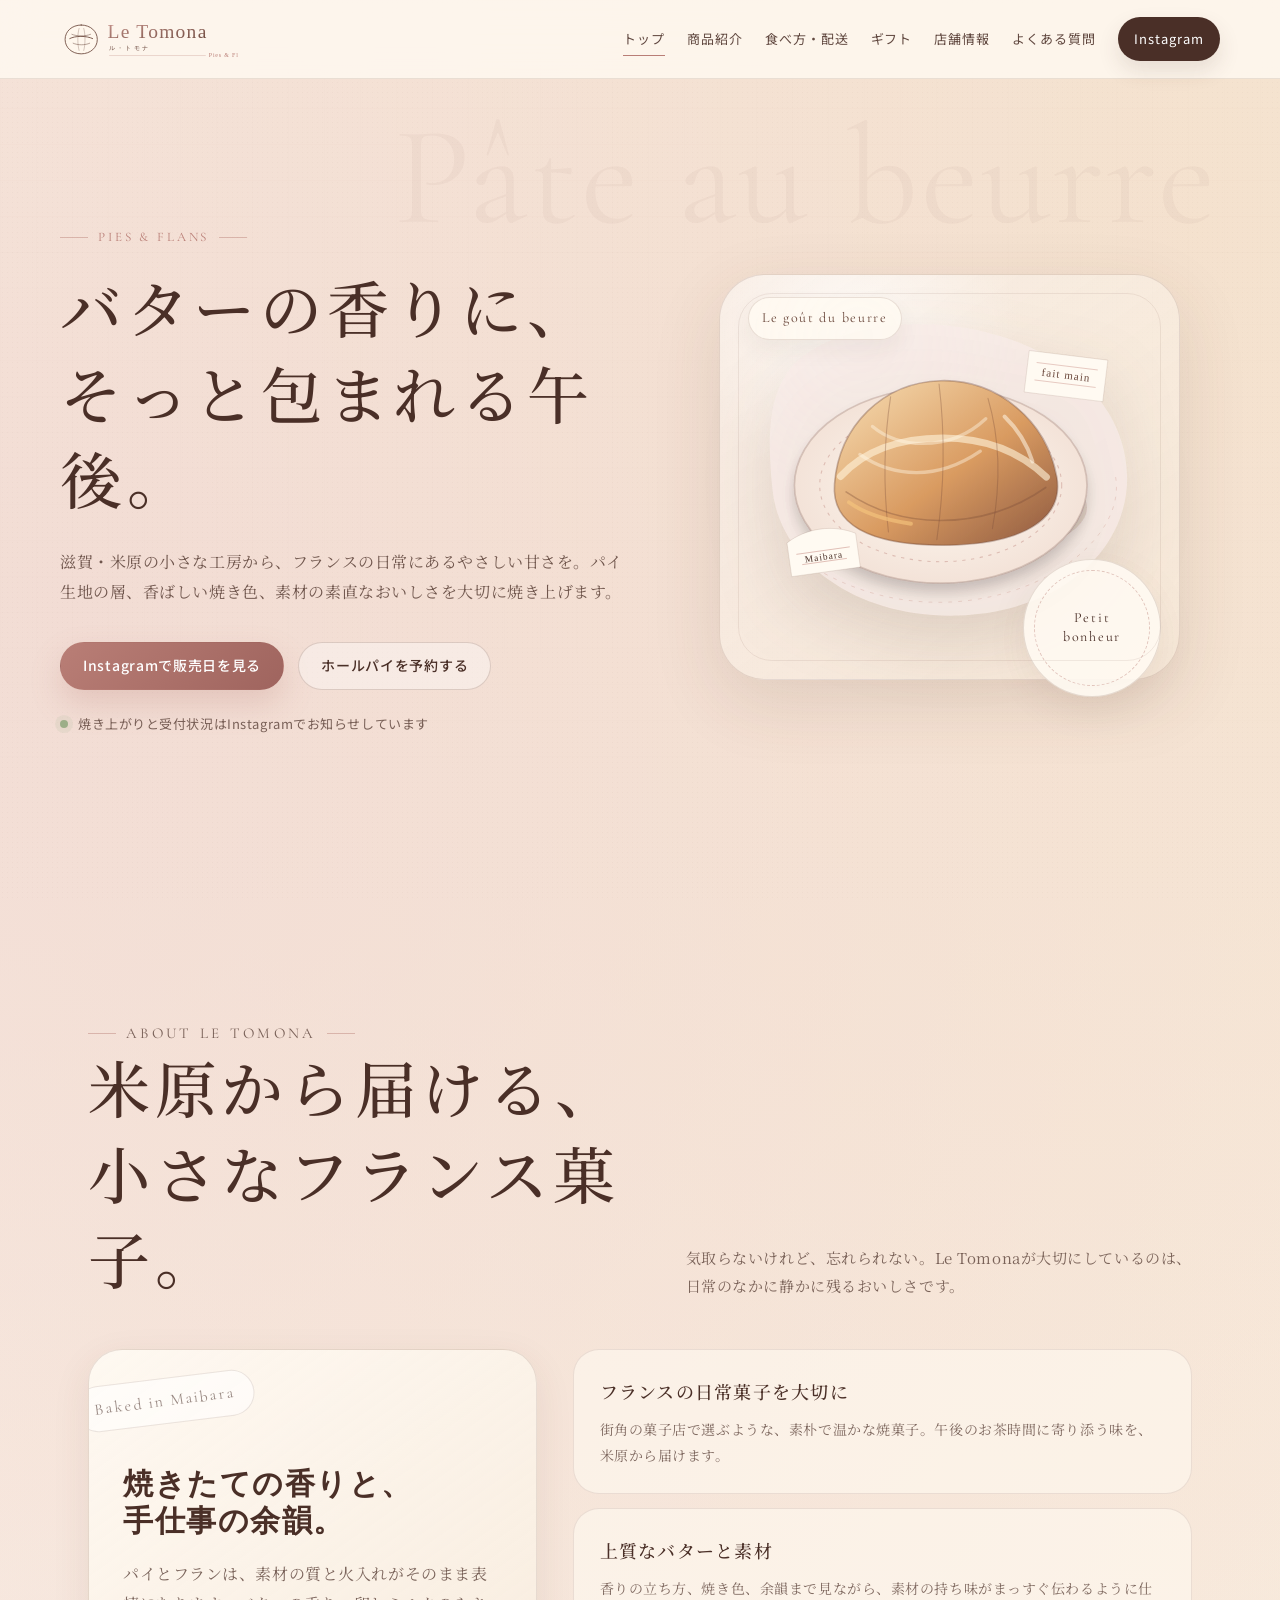
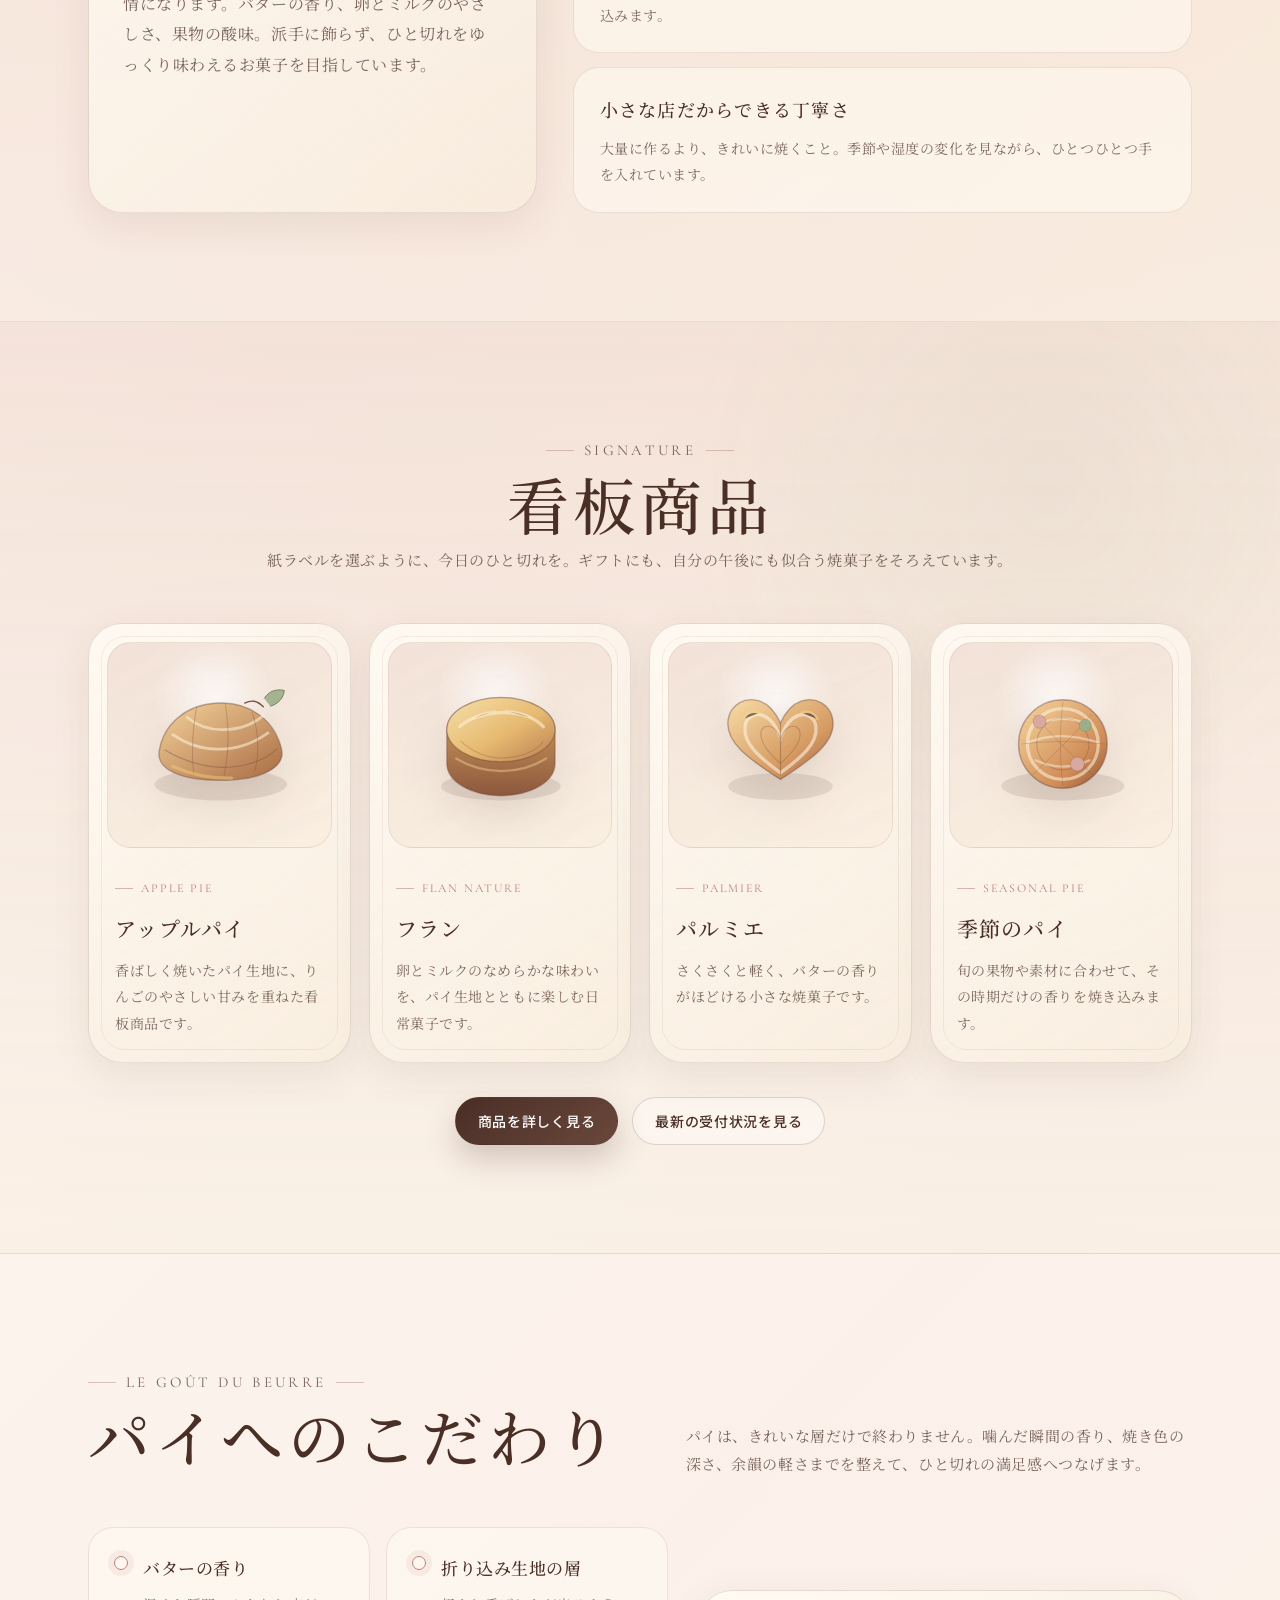
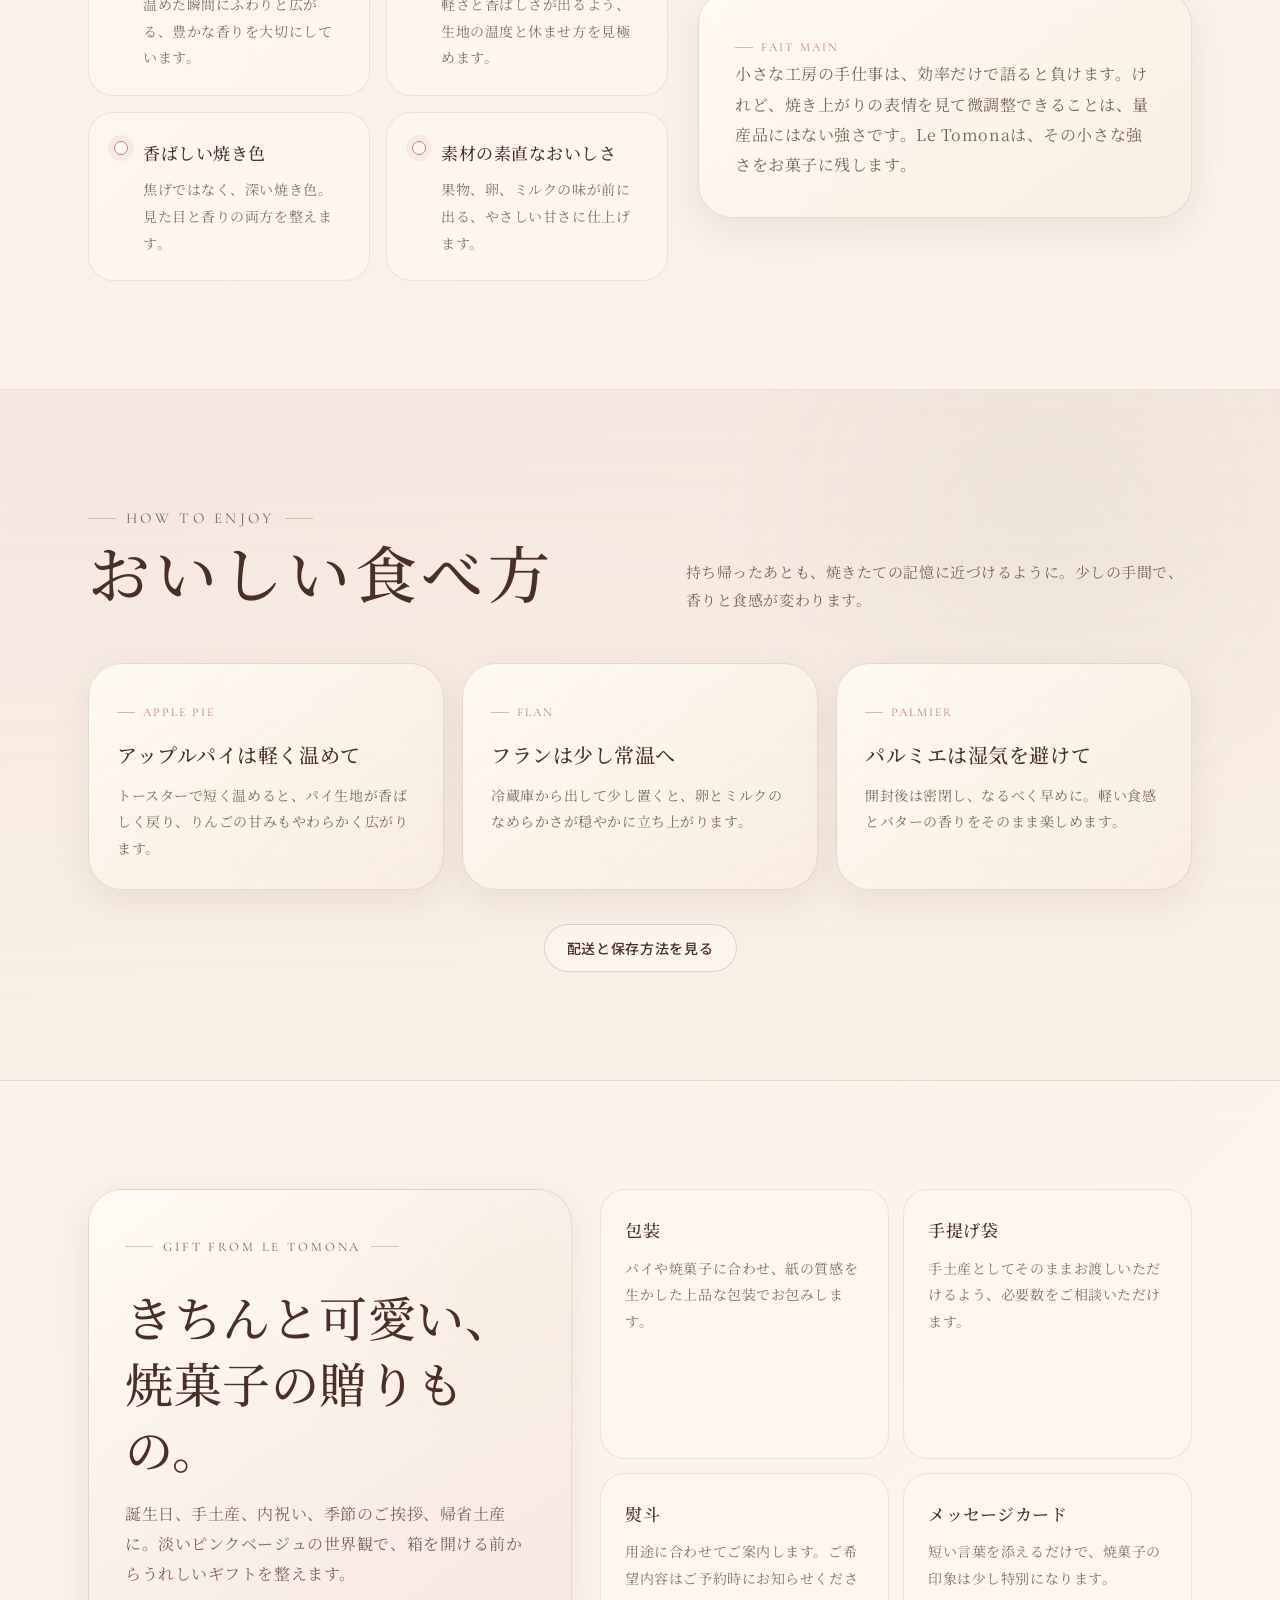
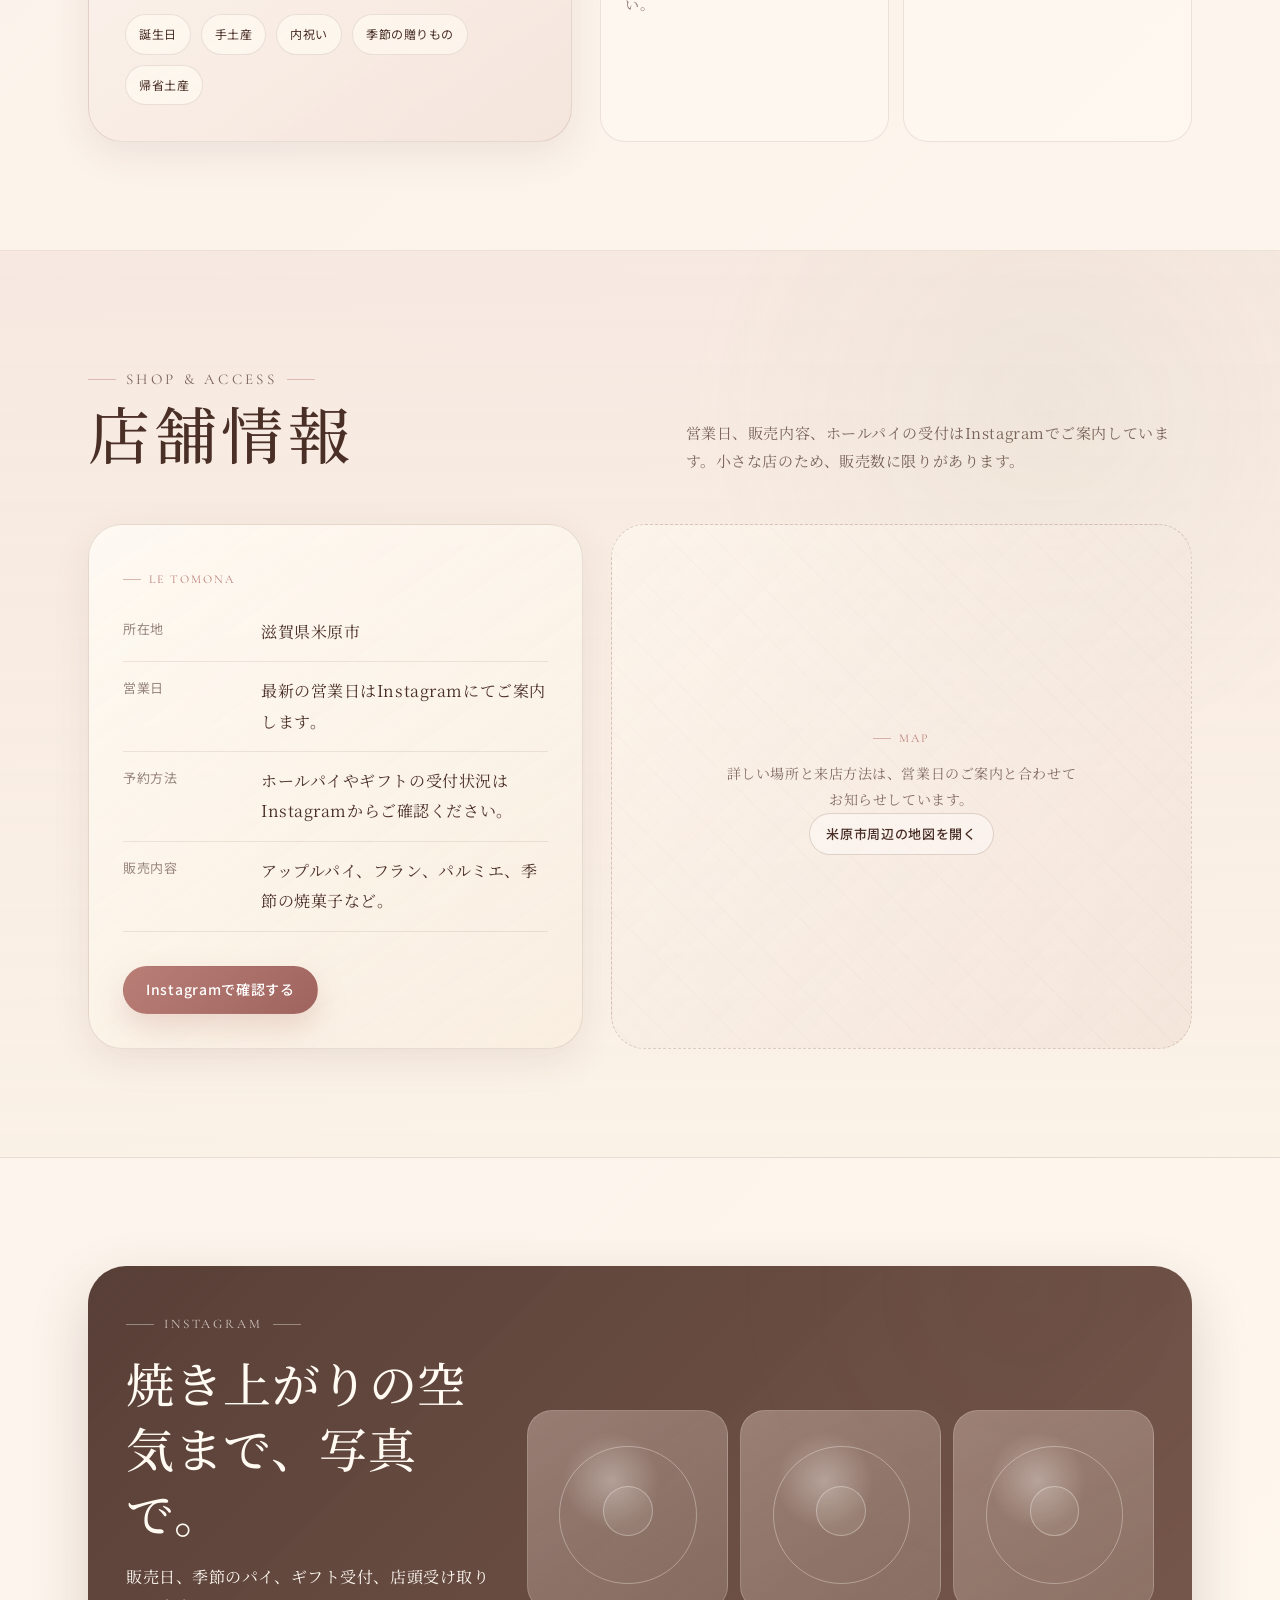
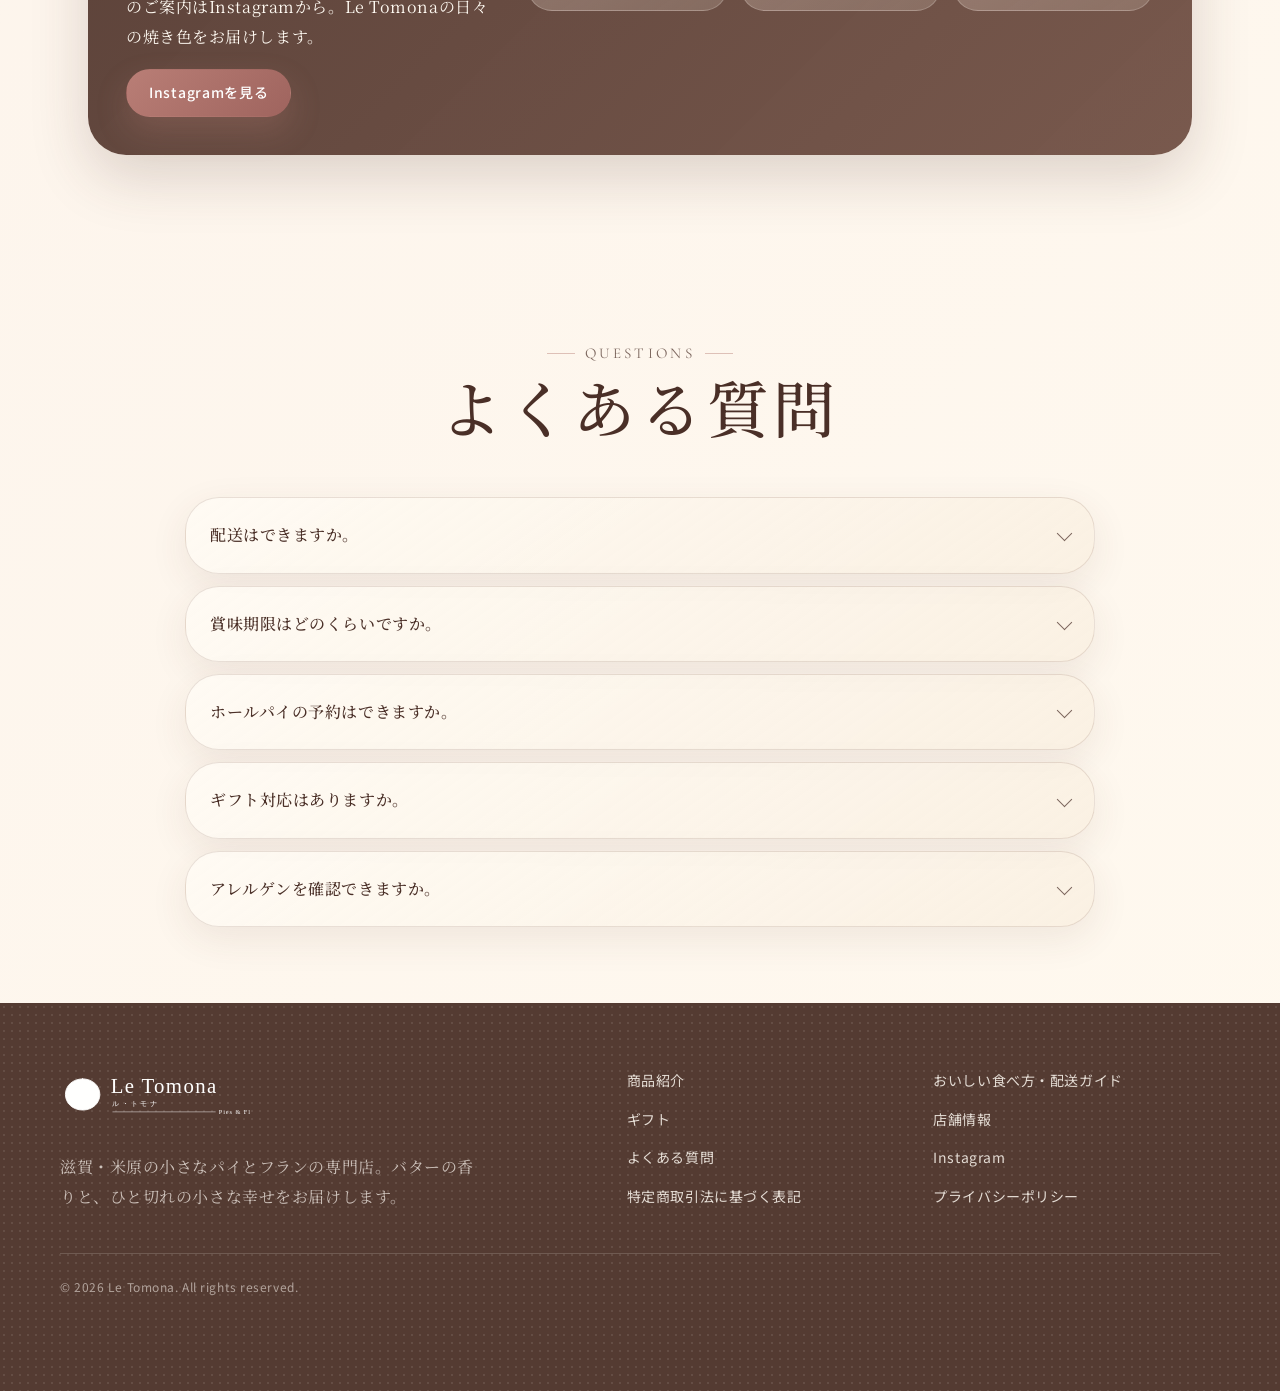
==== index.html @ 6932aa41 "Add files via upload" ====
<!doctype html>
<html lang="ja">
<head>
  <meta charset="utf-8">
  <meta name="viewport" content="width=device-width, initial-scale=1">
  <title>Le Tomona | 滋賀・米原のパイとフランの専門店</title>
  <meta name="description" content="Le Tomona（ル・トモナ）は、滋賀・米原の小さなパイとフランの専門店です。バターの香り、香ばしい焼き色、フランスの日常菓子を大切に、ひとつひとつ丁寧に焼き上げます。">
  <meta property="og:title" content="Le Tomona | 滋賀・米原のパイとフランの専門店">
  <meta property="og:description" content="バターの香りに、そっと包まれる午後。滋賀・米原から、やさしい甘さのパイとフランをお届けします。">
  <meta property="og:type" content="website">
  <meta property="og:image" content="assets/hero-pie.svg">
  <link rel="icon" href="assets/favicon.svg" type="image/svg+xml">
  <link rel="preconnect" href="https://fonts.googleapis.com">
  <link rel="preconnect" href="https://fonts.gstatic.com" crossorigin>
  <link href="https://fonts.googleapis.com/css2?family=Cormorant+Garamond:wght@400;500;600&family=Noto+Sans+JP:wght@400;500;600&family=Noto+Serif+JP:wght@400;500;600&display=swap" rel="stylesheet">
  <link rel="stylesheet" href="styles.css">
</head>
<body>
  <a class="skip-link" href="#main">本文へ移動する</a>
  <header class="site-header" data-header>
    <div class="header-inner">
      <a class="logo-link" href="index.html" aria-label="Le Tomona トップページへ">
        <img src="assets/logo.svg" width="178" height="50" alt="Le Tomona ル・トモナ">
      </a>
      <button class="nav-toggle" type="button" aria-label="メニューを開閉する" aria-expanded="false" aria-controls="site-nav" data-nav-toggle>
        <span class="nav-toggle-line"></span>
        <span class="nav-toggle-line"></span>
        <span class="nav-toggle-line"></span>
      </button>
      <nav class="site-nav" id="site-nav" aria-label="主要ナビゲーション" data-nav>
        <a href="index.html" aria-current="page">トップ</a>
        <a href="products.html">商品紹介</a>
        <a href="guide.html">食べ方・配送</a>
        <a href="index.html#gift">ギフト</a>
        <a href="index.html#shop">店舗情報</a>
        <a href="index.html#faq">よくある質問</a>
        <a class="nav-cta" href="https://www.instagram.com/le_tomona?igsh=bzFsZndmN2lub2E0" target="_blank" rel="noopener">Instagram</a>
      </nav>
    </div>
  </header>

  <main id="main">
    <section class="hero" aria-labelledby="hero-title">
      <div class="hero-copy reveal">
        <p class="eyebrow">Pies &amp; Flans</p>
        <h1 id="hero-title"><span>バターの香りに、</span><span>そっと包まれる午後。</span></h1>
        <p class="hero-lead">滋賀・米原の小さな工房から、フランスの日常にあるやさしい甘さを。パイ生地の層、香ばしい焼き色、素材の素直なおいしさを大切に焼き上げます。</p>
        <div class="hero-actions" aria-label="購入と予約への導線">
          <a class="btn btn-primary" href="https://www.instagram.com/le_tomona?igsh=bzFsZndmN2lub2E0" target="_blank" rel="noopener">Instagramで販売日を見る</a>
          <a class="btn btn-ghost" href="https://www.instagram.com/le_tomona?igsh=bzFsZndmN2lub2E0" target="_blank" rel="noopener">ホールパイを予約する</a>
        </div>
        <a class="instagram-note" href="https://www.instagram.com/le_tomona?igsh=bzFsZndmN2lub2E0" target="_blank" rel="noopener">焼き上がりと受付状況はInstagramでお知らせしています</a>
      </div>
      <div class="hero-visual reveal">
        <figure class="hero-card">
          <img src="assets/hero-pie.svg" width="740" height="640" alt="焼きたてのパイとラベルを描いた、Le Tomonaのメインビジュアル">
          <figcaption class="hero-ribbon">Petit<br>bonheur</figcaption>
        </figure>
      </div>
    </section>

    <section class="section" id="about" aria-labelledby="about-title">
      <div class="section-title reveal">
        <div>
          <p class="eyebrow">About Le Tomona</p>
          <h2 id="about-title">米原から届ける、<br>小さなフランス菓子。</h2>
        </div>
        <p>気取らないけれど、忘れられない。Le Tomonaが大切にしているのは、日常のなかに静かに残るおいしさです。</p>
      </div>
      <div class="about-grid">
        <article class="story-card reveal">
          <h3 class="story-card-title">焼きたての香りと、<br>手仕事の余韻。</h3>
          <p>パイとフランは、素材の質と火入れがそのまま表情になります。バターの香り、卵とミルクのやさしさ、果物の酸味。派手に飾らず、ひと切れをゆっくり味わえるお菓子を目指しています。</p>
        </article>
        <div class="story-lines reveal">
          <article class="story-line">
            <h3>フランスの日常菓子を大切に</h3>
            <p>街角の菓子店で選ぶような、素朴で温かな焼菓子。午後のお茶時間に寄り添う味を、米原から届けます。</p>
          </article>
          <article class="story-line">
            <h3>上質なバターと素材</h3>
            <p>香りの立ち方、焼き色、余韻まで見ながら、素材の持ち味がまっすぐ伝わるように仕込みます。</p>
          </article>
          <article class="story-line">
            <h3>小さな店だからできる丁寧さ</h3>
            <p>大量に作るより、きれいに焼くこと。季節や湿度の変化を見ながら、ひとつひとつ手を入れています。</p>
          </article>
        </div>
      </div>
    </section>

    <section class="section section-muted" aria-labelledby="signature-title">
      <div class="section-inner">
        <div class="section-title center reveal">
          <p class="eyebrow">Signature</p>
          <h2 id="signature-title">看板商品</h2>
          <p>紙ラベルを選ぶように、今日のひと切れを。ギフトにも、自分の午後にも似合う焼菓子をそろえています。</p>
        </div>
        <div class="product-grid">
          <article class="product-card reveal">
            <div class="product-image"><img src="assets/product-apple-pie.svg" width="420" height="320" alt="Le Tomonaのアップルパイのイラスト" loading="lazy"></div>
            <div class="product-body">
              <span class="label">Apple Pie</span>
              <h3>アップルパイ</h3>
              <p>香ばしく焼いたパイ生地に、りんごのやさしい甘みを重ねた看板商品です。</p>
            </div>
          </article>
          <article class="product-card reveal">
            <div class="product-image"><img src="assets/product-flan.svg" width="420" height="320" alt="フラン・ナチュールのイラスト" loading="lazy"></div>
            <div class="product-body">
              <span class="label">Flan Nature</span>
              <h3>フラン</h3>
              <p>卵とミルクのなめらかな味わいを、パイ生地とともに楽しむ日常菓子です。</p>
            </div>
          </article>
          <article class="product-card reveal">
            <div class="product-image"><img src="assets/product-palmier.svg" width="420" height="320" alt="パルミエのイラスト" loading="lazy"></div>
            <div class="product-body">
              <span class="label">Palmier</span>
              <h3>パルミエ</h3>
              <p>さくさくと軽く、バターの香りがほどける小さな焼菓子です。</p>
            </div>
          </article>
          <article class="product-card reveal">
            <div class="product-image"><img src="assets/product-seasonal.svg" width="420" height="320" alt="季節のパイのイラスト" loading="lazy"></div>
            <div class="product-body">
              <span class="label">Seasonal Pie</span>
              <h3>季節のパイ</h3>
              <p>旬の果物や素材に合わせて、その時期だけの香りを焼き込みます。</p>
            </div>
          </article>
        </div>
        <div class="action-row" style="justify-content:center">
          <a class="btn btn-choco" href="products.html">商品を詳しく見る</a>
          <a class="btn btn-ghost" href="https://www.instagram.com/le_tomona?igsh=bzFsZndmN2lub2E0" target="_blank" rel="noopener">最新の受付状況を見る</a>
        </div>
      </div>
    </section>

    <section class="section" aria-labelledby="craft-title">
      <div class="section-title reveal">
        <div>
          <p class="eyebrow">Le goût du beurre</p>
          <h2 id="craft-title">パイへのこだわり</h2>
        </div>
        <p>パイは、きれいな層だけで終わりません。噛んだ瞬間の香り、焼き色の深さ、余韻の軽さまでを整えて、ひと切れの満足感へつなげます。</p>
      </div>
      <div class="craft-grid">
        <div class="craft-list reveal">
          <article class="craft-item"><h3>バターの香り</h3><p>温めた瞬間にふわりと広がる、豊かな香りを大切にしています。</p></article>
          <article class="craft-item"><h3>折り込み生地の層</h3><p>軽さと香ばしさが出るよう、生地の温度と休ませ方を見極めます。</p></article>
          <article class="craft-item"><h3>香ばしい焼き色</h3><p>焦げではなく、深い焼き色。見た目と香りの両方を整えます。</p></article>
          <article class="craft-item"><h3>素材の素直なおいしさ</h3><p>果物、卵、ミルクの味が前に出る、やさしい甘さに仕上げます。</p></article>
        </div>
        <aside class="paper-card craft-note reveal">
          <span class="label">Fait main</span>
          <p>小さな工房の手仕事は、効率だけで語ると負けます。けれど、焼き上がりの表情を見て微調整できることは、量産品にはない強さです。Le Tomonaは、その小さな強さをお菓子に残します。</p>
        </aside>
      </div>
    </section>

    <section class="section section-muted" aria-labelledby="guide-title">
      <div class="section-inner">
        <div class="section-title reveal">
          <div>
            <p class="eyebrow">How to enjoy</p>
            <h2 id="guide-title">おいしい食べ方</h2>
          </div>
          <p>持ち帰ったあとも、焼きたての記憶に近づけるように。少しの手間で、香りと食感が変わります。</p>
        </div>
        <div class="guide-grid">
          <article class="guide-card reveal">
            <span class="label">Apple Pie</span>
            <h3>アップルパイは軽く温めて</h3>
            <p>トースターで短く温めると、パイ生地が香ばしく戻り、りんごの甘みもやわらかく広がります。</p>
          </article>
          <article class="guide-card reveal">
            <span class="label">Flan</span>
            <h3>フランは少し常温へ</h3>
            <p>冷蔵庫から出して少し置くと、卵とミルクのなめらかさが穏やかに立ち上がります。</p>
          </article>
          <article class="guide-card reveal">
            <span class="label">Palmier</span>
            <h3>パルミエは湿気を避けて</h3>
            <p>開封後は密閉し、なるべく早めに。軽い食感とバターの香りをそのまま楽しめます。</p>
          </article>
        </div>
        <div class="action-row" style="justify-content:center">
          <a class="btn btn-ghost" href="guide.html">配送と保存方法を見る</a>
        </div>
      </div>
    </section>

    <section class="section" id="gift" aria-labelledby="gift-title">
      <div class="gift-layout">
        <div class="gift-panel reveal">
          <p class="eyebrow">Gift from Le Tomona</p>
          <h2 id="gift-title">きちんと可愛い、<br>焼菓子の贈りもの。</h2>
          <p>誕生日、手土産、内祝い、季節のご挨拶、帰省土産に。淡いピンクベージュの世界観で、箱を開ける前からうれしいギフトを整えます。</p>
          <ul class="gift-tags" aria-label="ギフト利用シーン">
            <li>誕生日</li><li>手土産</li><li>内祝い</li><li>季節の贈りもの</li><li>帰省土産</li>
          </ul>
        </div>
        <div class="gift-options reveal">
          <article class="gift-option"><h3>包装</h3><p>パイや焼菓子に合わせ、紙の質感を生かした上品な包装でお包みします。</p></article>
          <article class="gift-option"><h3>手提げ袋</h3><p>手土産としてそのままお渡しいただけるよう、必要数をご相談いただけます。</p></article>
          <article class="gift-option"><h3>熨斗</h3><p>用途に合わせてご案内します。ご希望内容はご予約時にお知らせください。</p></article>
          <article class="gift-option"><h3>メッセージカード</h3><p>短い言葉を添えるだけで、焼菓子の印象は少し特別になります。</p></article>
        </div>
      </div>
    </section>

    <section class="section section-muted" id="shop" aria-labelledby="shop-title">
      <div class="section-inner">
        <div class="section-title reveal">
          <div>
            <p class="eyebrow">Shop &amp; Access</p>
            <h2 id="shop-title">店舗情報</h2>
          </div>
          <p>営業日、販売内容、ホールパイの受付はInstagramでご案内しています。小さな店のため、販売数に限りがあります。</p>
        </div>
        <div class="access-grid">
          <article class="access-card reveal">
            <span class="label">Le Tomona</span>
            <dl class="shop-data">
              <div><dt>所在地</dt><dd>滋賀県米原市</dd></div>
              <div><dt>営業日</dt><dd>最新の営業日はInstagramにてご案内します。</dd></div>
              <div><dt>予約方法</dt><dd>ホールパイやギフトの受付状況はInstagramからご確認ください。</dd></div>
              <div><dt>販売内容</dt><dd>アップルパイ、フラン、パルミエ、季節の焼菓子など。</dd></div>
            </dl>
            <div class="action-row">
              <a class="btn btn-primary" href="https://www.instagram.com/le_tomona?igsh=bzFsZndmN2lub2E0" target="_blank" rel="noopener">Instagramで確認する</a>
            </div>
          </article>
          <aside class="map-frame reveal" aria-label="Googleマップへの導線">
            <div>
              <span class="label">Map</span>
              <p>詳しい場所と来店方法は、営業日のご案内と合わせてお知らせしています。</p>
              <a class="btn btn-ghost btn-small" href="https://www.google.com/maps/search/?api=1&query=%E6%BB%8B%E8%B3%80%E7%9C%8C%E7%B1%B3%E5%8E%9F%E5%B8%82" target="_blank" rel="noopener">米原市周辺の地図を開く</a>
            </div>
          </aside>
        </div>
      </div>
    </section>

    <section class="section" aria-labelledby="instagram-title">
      <div class="instagram-strip reveal">
        <div>
          <p class="eyebrow">Instagram</p>
          <h2 id="instagram-title">焼き上がりの空気まで、写真で。</h2>
          <p>販売日、季節のパイ、ギフト受付、店頭受け取りのご案内はInstagramから。Le Tomonaの日々の焼き色をお届けします。</p>
          <a class="btn btn-primary" href="https://www.instagram.com/le_tomona?igsh=bzFsZndmN2lub2E0" target="_blank" rel="noopener">Instagramを見る</a>
        </div>
        <div class="insta-cards" aria-hidden="true"><span class="insta-card"></span><span class="insta-card"></span><span class="insta-card"></span></div>
      </div>
    </section>

    <section class="section section-tight" id="faq" aria-labelledby="faq-title">
      <div class="section-title center reveal">
        <p class="eyebrow">Questions</p>
        <h2 id="faq-title">よくある質問</h2>
      </div>
      <div class="faq-list reveal">
        <details class="faq-item"><summary>配送はできますか。</summary><p>商品によって配送可否が異なります。パイ、フラン、焼菓子それぞれの受付内容は、販売日にInstagramでお知らせします。</p></details>
        <details class="faq-item"><summary>賞味期限はどのくらいですか。</summary><p>商品ごとに異なります。お渡し時または発送時に、保存方法とあわせてご案内します。風味のよいうちに早めにお召し上がりください。</p></details>
        <details class="faq-item"><summary>ホールパイの予約はできますか。</summary><p>受付可能な日程と数量をInstagramでご案内します。ギフトやお祝い用の場合は、用途と受け取り希望日を添えてご相談ください。</p></details>
        <details class="faq-item"><summary>ギフト対応はありますか。</summary><p>包装、手提げ袋、熨斗、メッセージカードについてご相談いただけます。商品や時期により対応内容が変わる場合があります。</p></details>
        <details class="faq-item"><summary>アレルゲンを確認できますか。</summary><p>小麦、乳成分、卵を含む商品を扱います。ナッツや果物を使用する季節商品もありますので、詳しくはご購入前にお問い合わせください。</p></details>
      </div>
    </section>
  </main>

  <footer class="site-footer">
    <div class="footer-inner">
      <div>
        <img class="footer-logo" src="assets/logo.svg" width="190" height="54" alt="Le Tomona ル・トモナ">
        <p class="footer-copy">滋賀・米原の小さなパイとフランの専門店。バターの香りと、ひと切れの小さな幸せをお届けします。</p>
      </div>
      <nav class="footer-nav" aria-label="フッターナビゲーション">
        <a href="products.html">商品紹介</a>
        <a href="guide.html">おいしい食べ方・配送ガイド</a>
        <a href="index.html#gift">ギフト</a>
        <a href="index.html#shop">店舗情報</a>
        <a href="index.html#faq">よくある質問</a>
        <a href="https://www.instagram.com/le_tomona?igsh=bzFsZndmN2lub2E0" target="_blank" rel="noopener">Instagram</a>
        <a href="legal.html">特定商取引法に基づく表記</a>
        <a href="privacy.html">プライバシーポリシー</a>
      </nav>
    </div>
    <div class="footer-bottom">© <span data-year></span> Le Tomona. All rights reserved.</div>
  </footer>

  <div class="mobile-cta" aria-label="固定CTA">
    <a href="https://www.instagram.com/le_tomona?igsh=bzFsZndmN2lub2E0" target="_blank" rel="noopener">購入する</a>
    <a href="https://www.instagram.com/le_tomona?igsh=bzFsZndmN2lub2E0" target="_blank" rel="noopener">予約する</a>
    <a href="https://www.instagram.com/le_tomona?igsh=bzFsZndmN2lub2E0" target="_blank" rel="noopener">Instagram</a>
  </div>
  <script src="script.js" defer></script>
</body>
</html>
---- styles.css ----
@charset "UTF-8";

:root {
  --ivory: #fffaf2;
  --cream: #f8eddd;
  --butter: #f3dfbd;
  --pink-beige: #ead1c8;
  --rose-50: #f8ece8;
  --rose-100: #efd5d0;
  --rose-200: #d9a8a1;
  --rose-300: #b97e76;
  --choco: #4a2f27;
  --choco-2: #6a473b;
  --gold: #c9a35e;
  --pistachio: #9cae88;
  --line: rgba(118, 80, 67, .20);
  --line-strong: rgba(118, 80, 67, .34);
  --paper: rgba(255, 251, 244, .84);
  --shadow: 0 22px 70px rgba(86, 54, 42, .12);
  --soft-shadow: 0 12px 38px rgba(86, 54, 42, .09);
  --radius-lg: 34px;
  --radius-md: 24px;
  --radius-sm: 15px;
  --max: 1160px;
  --serif: "Cormorant Garamond", "Times New Roman", "Yu Mincho", "YuMincho", "Hiragino Mincho ProN", serif;
  --jp: "Noto Serif JP", "Yu Mincho", "YuMincho", "Hiragino Mincho ProN", serif;
  --sans: "Noto Sans JP", "Hiragino Sans", "Yu Gothic", system-ui, sans-serif;
}

* {
  box-sizing: border-box;
}

html {
  scroll-behavior: smooth;
}

body {
  margin: 0;
  color: var(--choco);
  background:
    radial-gradient(circle at 6% 8%, rgba(239, 213, 208, .72) 0, rgba(239, 213, 208, 0) 28%),
    radial-gradient(circle at 94% 3%, rgba(243, 223, 189, .68) 0, rgba(243, 223, 189, 0) 32%),
    linear-gradient(135deg, var(--ivory) 0%, #fbf1ea 42%, #fff9ef 100%);
  font-family: var(--jp);
  line-height: 1.9;
  letter-spacing: .035em;
  -webkit-font-smoothing: antialiased;
  text-rendering: optimizeLegibility;
  overflow-x: hidden;
}

body::before {
  content: "";
  position: fixed;
  inset: 0;
  pointer-events: none;
  z-index: -1;
  opacity: .36;
  background-image:
    linear-gradient(rgba(114, 76, 61, .035) 1px, transparent 1px),
    linear-gradient(90deg, rgba(114, 76, 61, .026) 1px, transparent 1px);
  background-size: 36px 36px, 36px 36px;
  mask-image: linear-gradient(to bottom, rgba(0,0,0,.78), rgba(0,0,0,.2));
}

body::after {
  content: "";
  position: fixed;
  inset: 0;
  z-index: -1;
  pointer-events: none;
  opacity: .25;
  background-image:
    radial-gradient(rgba(74,47,39,.12) .65px, transparent .65px);
  background-size: 5px 5px;
  mix-blend-mode: multiply;
}

img,
svg {
  max-width: 100%;
  height: auto;
}

a {
  color: inherit;
  text-decoration-color: rgba(185, 126, 118, .45);
  text-underline-offset: .22em;
}

a:hover {
  text-decoration-color: currentColor;
}

button,
a {
  -webkit-tap-highlight-color: transparent;
}

.skip-link {
  position: absolute;
  left: 16px;
  top: -80px;
  padding: 10px 14px;
  color: #fff;
  background: var(--choco);
  border-radius: 999px;
  z-index: 1000;
  transition: top .2s ease;
}

.skip-link:focus {
  top: 16px;
}

.site-header {
  position: sticky;
  top: 0;
  z-index: 100;
  background: rgba(255, 250, 242, .78);
  border-bottom: 1px solid rgba(117, 82, 69, .14);
  backdrop-filter: blur(18px);
}

.header-inner {
  max-width: calc(var(--max) + 56px);
  margin: 0 auto;
  padding: 14px 28px;
  display: flex;
  align-items: center;
  justify-content: space-between;
  gap: 18px;
}

.logo-link {
  display: inline-flex;
  align-items: center;
  min-width: 190px;
  text-decoration: none;
}

.logo-link img {
  width: 178px;
  display: block;
}

.nav-toggle {
  display: none;
  width: 44px;
  height: 44px;
  border: 1px solid var(--line);
  border-radius: 999px;
  background: rgba(255,255,255,.45);
  color: var(--choco);
  cursor: pointer;
}

.nav-toggle-line {
  display: block;
  width: 18px;
  height: 1px;
  margin: 5px auto;
  background: currentColor;
  transition: transform .25s ease, opacity .25s ease;
}

.nav-toggle[aria-expanded="true"] .nav-toggle-line:nth-child(1) {
  transform: translateY(6px) rotate(38deg);
}

.nav-toggle[aria-expanded="true"] .nav-toggle-line:nth-child(2) {
  opacity: 0;
}

.nav-toggle[aria-expanded="true"] .nav-toggle-line:nth-child(3) {
  transform: translateY(-6px) rotate(-38deg);
}

.site-nav {
  display: flex;
  align-items: center;
  gap: 22px;
  font-family: var(--sans);
  font-size: 13px;
  letter-spacing: .075em;
}

.site-nav a {
  position: relative;
  text-decoration: none;
  color: rgba(74, 47, 39, .88);
  padding: 8px 0;
}

.site-nav a::after {
  content: "";
  position: absolute;
  left: 0;
  right: 0;
  bottom: 3px;
  height: 1px;
  background: var(--rose-300);
  transform: scaleX(0);
  transform-origin: right;
  transition: transform .25s ease;
}

.site-nav a:hover::after,
.site-nav a[aria-current="page"]::after {
  transform: scaleX(1);
  transform-origin: left;
}

.nav-cta {
  padding: 10px 16px !important;
  color: #fff !important;
  background: var(--choco);
  border-radius: 999px;
  box-shadow: 0 10px 22px rgba(74,47,39,.12);
}

.nav-cta::after {
  display: none;
}

main {
  overflow: hidden;
}

.section {
  max-width: var(--max);
  margin: 0 auto;
  padding: 108px 28px;
  position: relative;
}

.section-tight {
  padding-top: 70px;
  padding-bottom: 76px;
}

.section-muted {
  max-width: none;
  padding-left: 0;
  padding-right: 0;
  background:
    linear-gradient(180deg, rgba(234,209,200,.30), rgba(248,237,221,.38)),
    radial-gradient(circle at 82% 18%, rgba(156,174,136,.13), transparent 28%);
  border-block: 1px solid rgba(118, 80, 67, .10);
}

.section-muted > .section-inner {
  max-width: var(--max);
  margin: 0 auto;
  padding: 0 28px;
}

.hero {
  min-height: calc(100vh - 74px);
  max-width: calc(var(--max) + 56px);
  margin: 0 auto;
  padding: 62px 28px 92px;
  display: grid;
  grid-template-columns: minmax(0, 1.02fr) minmax(350px, .98fr);
  align-items: center;
  gap: 56px;
  position: relative;
}

.hero::before {
  content: "Pâte au beurre";
  position: absolute;
  right: 30px;
  top: 28px;
  font-family: var(--serif);
  font-size: clamp(72px, 11vw, 160px);
  line-height: 1;
  letter-spacing: .02em;
  color: rgba(119, 76, 65, .045);
  white-space: nowrap;
  pointer-events: none;
}

.hero-copy {
  position: relative;
  z-index: 1;
}

.eyebrow {
  display: inline-flex;
  align-items: center;
  gap: 10px;
  margin: 0 0 18px;
  color: var(--rose-300);
  font-family: var(--serif);
  font-size: 13px;
  line-height: 1.4;
  letter-spacing: .22em;
  text-transform: uppercase;
}

.eyebrow::before,
.eyebrow::after {
  content: "";
  width: 28px;
  height: 1px;
  background: rgba(185,126,118,.45);
}

.hero h1,
.page-hero h1,
.section-title h2,
.section-title h1 {
  margin: 0;
  font-weight: 500;
  font-size: clamp(34px, 5vw, 62px);
  line-height: 1.38;
  letter-spacing: .075em;
  color: var(--choco);
}

.hero h1 span {
  display: block;
}

.hero-lead {
  max-width: 570px;
  margin: 26px 0 0;
  color: rgba(74,47,39,.78);
  font-size: 16px;
}

.hero-actions,
.action-row {
  display: flex;
  flex-wrap: wrap;
  gap: 14px;
  margin-top: 34px;
}

.btn {
  display: inline-flex;
  align-items: center;
  justify-content: center;
  min-height: 48px;
  padding: 13px 22px;
  border: 1px solid transparent;
  border-radius: 999px;
  font-family: var(--sans);
  font-size: 14px;
  font-weight: 500;
  letter-spacing: .05em;
  text-decoration: none;
  line-height: 1.35;
  transition: transform .22s ease, box-shadow .22s ease, background-color .22s ease;
}

.btn:hover {
  transform: translateY(-2px);
}

.btn-primary {
  color: #fff;
  background: linear-gradient(135deg, var(--rose-300), #9f645e);
  box-shadow: 0 14px 30px rgba(185,126,118,.26);
}

.btn-choco {
  color: #fff;
  background: linear-gradient(135deg, var(--choco), #6a473b);
  box-shadow: 0 14px 30px rgba(74,47,39,.22);
}

.btn-ghost {
  color: var(--choco);
  background: rgba(255,255,255,.38);
  border-color: rgba(117,82,69,.22);
}

.btn-small {
  min-height: 42px;
  padding: 10px 16px;
  font-size: 13px;
}

.instagram-note {
  display: inline-flex;
  align-items: center;
  gap: 10px;
  margin-top: 22px;
  font-family: var(--sans);
  font-size: 13px;
  color: rgba(74,47,39,.72);
  text-decoration: none;
}

.instagram-note::before {
  content: "";
  width: 8px;
  height: 8px;
  border-radius: 50%;
  background: var(--pistachio);
  box-shadow: 0 0 0 5px rgba(156,174,136,.13);
}

.hero-visual {
  position: relative;
  z-index: 1;
}

.hero-card {
  position: relative;
  padding: 26px;
  border: 1px solid rgba(117,82,69,.16);
  border-radius: 46px;
  background:
    linear-gradient(145deg, rgba(255,255,255,.42), rgba(248,237,221,.52)),
    radial-gradient(circle at 30% 15%, rgba(255,255,255,.72), transparent 34%);
  box-shadow: var(--shadow);
}

.hero-card::before {
  content: "Le goût du beurre";
  position: absolute;
  top: 22px;
  left: 28px;
  z-index: 2;
  padding: 7px 13px;
  font-family: var(--serif);
  font-size: 14px;
  letter-spacing: .12em;
  color: var(--choco-2);
  background: rgba(255,250,242,.82);
  border: 1px solid rgba(117,82,69,.16);
  border-radius: 999px;
  box-shadow: 0 10px 22px rgba(74,47,39,.06);
}

.hero-card::after {
  content: "";
  position: absolute;
  inset: 18px;
  border: 1px solid rgba(117,82,69,.10);
  border-radius: 34px;
  pointer-events: none;
}

.hero-card img {
  display: block;
  width: min(100%, 560px);
  margin: 0 auto;
  filter: drop-shadow(0 28px 34px rgba(74,47,39,.16));
}

.hero-ribbon {
  position: absolute;
  right: 18px;
  bottom: -18px;
  width: 138px;
  aspect-ratio: 1;
  border-radius: 999px;
  display: grid;
  place-items: center;
  text-align: center;
  color: var(--choco);
  font-family: var(--serif);
  font-size: 14px;
  line-height: 1.35;
  letter-spacing: .12em;
  background: rgba(255,250,242,.90);
  border: 1px solid rgba(117,82,69,.18);
  box-shadow: var(--soft-shadow);
}

.hero-ribbon::before {
  content: "";
  position: absolute;
  inset: 10px;
  border: 1px dashed rgba(185,126,118,.42);
  border-radius: inherit;
}

.section-title {
  display: grid;
  grid-template-columns: minmax(0, .9fr) minmax(260px, .8fr);
  align-items: end;
  gap: 28px;
  margin-bottom: 48px;
}

.section-title.center {
  max-width: 760px;
  margin-inline: auto;
  text-align: center;
  display: block;
}

.section-title.center .eyebrow {
  justify-content: center;
}

.section-title p {
  margin: 0;
  color: rgba(74,47,39,.72);
  font-size: 15px;
}

.about-grid {
  display: grid;
  grid-template-columns: minmax(260px, .84fr) minmax(0, 1.16fr);
  gap: 36px;
  align-items: stretch;
}

.story-card,
.paper-card,
.product-card,
.guide-card,
.faq-item,
.legal-card,
.access-card,
.gift-panel,
.note-card {
  position: relative;
  border: 1px solid rgba(117,82,69,.16);
  border-radius: var(--radius-lg);
  background:
    linear-gradient(145deg, rgba(255, 251, 244, .88), rgba(248,237,221,.67));
  box-shadow: var(--soft-shadow);
}

.story-card {
  padding: 34px;
  overflow: hidden;
}

.story-card::before {
  content: "Baked in Maibara";
  position: absolute;
  left: -14px;
  top: 28px;
  transform: rotate(-7deg);
  padding: 7px 18px;
  color: rgba(74,47,39,.56);
  background: rgba(255,255,255,.55);
  border: 1px solid rgba(117,82,69,.14);
  border-radius: 999px;
  font-family: var(--serif);
  letter-spacing: .12em;
}

.story-card-title {
  margin: 82px 0 18px;
  font-family: var(--serif);
  font-size: 30px;
  line-height: 1.25;
  letter-spacing: .05em;
}

.story-card p {
  margin: 0;
  color: rgba(74,47,39,.73);
}

.story-lines {
  display: grid;
  gap: 14px;
}

.story-line {
  padding: 24px 26px;
  border: 1px solid rgba(117,82,69,.13);
  border-radius: 26px;
  background: rgba(255,250,242,.58);
}

.story-line h3 {
  margin: 0 0 8px;
  font-size: 18px;
  font-weight: 500;
  letter-spacing: .07em;
}

.story-line p {
  margin: 0;
  color: rgba(74,47,39,.70);
  font-size: 14px;
}

.product-grid {
  display: grid;
  grid-template-columns: repeat(4, minmax(0, 1fr));
  gap: 18px;
}

.product-grid.products-page {
  grid-template-columns: repeat(2, minmax(0, 1fr));
  gap: 26px;
}

.product-card {
  padding: 18px;
  overflow: hidden;
}

.product-card::before {
  content: "";
  position: absolute;
  inset: 12px;
  border: 1px solid rgba(117,82,69,.08);
  border-radius: 24px;
  pointer-events: none;
}

.product-image {
  min-height: 206px;
  display: grid;
  place-items: center;
  border-radius: 24px;
  background:
    radial-gradient(circle at 48% 28%, rgba(255,255,255,.78), transparent 32%),
    linear-gradient(160deg, rgba(234,209,200,.58), rgba(248,237,221,.62));
  border: 1px solid rgba(117,82,69,.10);
}

.product-image img {
  width: min(88%, 250px);
  filter: drop-shadow(0 18px 22px rgba(74,47,39,.13));
}

.product-body {
  padding: 20px 8px 8px;
}

.label {
  display: inline-flex;
  align-items: center;
  gap: 8px;
  color: var(--rose-300);
  font-family: var(--serif);
  font-size: 12px;
  letter-spacing: .17em;
  text-transform: uppercase;
}

.label::before {
  content: "";
  width: 18px;
  height: 1px;
  background: currentColor;
  opacity: .55;
}

.product-card h3 {
  margin: 9px 0 8px;
  font-size: 21px;
  font-weight: 500;
  letter-spacing: .06em;
}

.product-card p {
  margin: 0;
  color: rgba(74,47,39,.70);
  font-size: 14px;
}

.product-meta {
  display: grid;
  grid-template-columns: 1fr 1fr;
  gap: 9px;
  margin: 18px 0 0;
  padding: 0;
  list-style: none;
}

.product-meta li,
.guide-mini li {
  padding: 10px 11px;
  border-radius: 15px;
  background: rgba(255,250,242,.65);
  border: 1px solid rgba(117,82,69,.10);
  font-family: var(--sans);
  font-size: 12px;
  line-height: 1.55;
  color: rgba(74,47,39,.76);
}

.product-meta b {
  display: block;
  margin-bottom: 2px;
  color: rgba(74,47,39,.58);
  font-size: 11px;
  font-weight: 500;
}

.product-card .btn {
  margin-top: 18px;
  width: 100%;
}

.craft-grid {
  display: grid;
  grid-template-columns: minmax(0, 1.08fr) minmax(280px, .92fr);
  gap: 30px;
  align-items: center;
}

.craft-list {
  display: grid;
  grid-template-columns: repeat(2, minmax(0, 1fr));
  gap: 16px;
}

.craft-item {
  position: relative;
  padding: 24px 24px 24px 54px;
  border-radius: 25px;
  background: rgba(255,250,242,.58);
  border: 1px solid rgba(117,82,69,.13);
}

.craft-item::before {
  content: "";
  position: absolute;
  top: 28px;
  left: 25px;
  width: 12px;
  height: 12px;
  border: 1px solid var(--rose-300);
  border-radius: 50%;
  box-shadow: 0 0 0 6px rgba(185,126,118,.10);
}

.craft-item h3 {
  margin: 0 0 7px;
  font-size: 17px;
  font-weight: 500;
}

.craft-item p {
  margin: 0;
  color: rgba(74,47,39,.68);
  font-size: 14px;
}

.craft-note {
  padding: 36px;
}

.craft-note p {
  margin: 0;
  color: rgba(74,47,39,.73);
}

.guide-grid {
  display: grid;
  grid-template-columns: repeat(3, minmax(0, 1fr));
  gap: 18px;
}

.guide-card {
  padding: 28px;
}

.guide-card h3 {
  margin: 12px 0 8px;
  font-size: 20px;
  font-weight: 500;
}

.guide-card p {
  margin: 0;
  color: rgba(74,47,39,.70);
  font-size: 14px;
}

.guide-mini {
  padding: 0;
  margin: 18px 0 0;
  list-style: none;
  display: grid;
  gap: 8px;
}

.gift-layout {
  display: grid;
  grid-template-columns: minmax(0, .9fr) minmax(300px, 1.1fr);
  gap: 28px;
  align-items: stretch;
}

.gift-panel {
  padding: 36px;
  background:
    linear-gradient(145deg, rgba(255,251,244,.92), rgba(234,209,200,.42)),
    radial-gradient(circle at 85% 15%, rgba(201,163,94,.18), transparent 28%);
}

.gift-panel h2 {
  margin: 10px 0 14px;
  font-size: clamp(28px, 4vw, 48px);
  font-weight: 500;
  line-height: 1.38;
}

.gift-panel p {
  color: rgba(74,47,39,.72);
}

.gift-tags {
  display: flex;
  flex-wrap: wrap;
  gap: 10px;
  padding: 0;
  margin: 24px 0 0;
  list-style: none;
}

.gift-tags li {
  padding: 8px 13px;
  border: 1px solid rgba(117,82,69,.14);
  border-radius: 999px;
  background: rgba(255,250,242,.66);
  font-family: var(--sans);
  font-size: 12px;
}

.gift-options {
  display: grid;
  grid-template-columns: repeat(2, minmax(0, 1fr));
  gap: 14px;
}

.gift-option {
  padding: 24px;
  border: 1px solid rgba(117,82,69,.13);
  border-radius: 25px;
  background: rgba(255,250,242,.56);
}

.gift-option h3 {
  margin: 0 0 8px;
  font-size: 17px;
  font-weight: 500;
}

.gift-option p {
  margin: 0;
  color: rgba(74,47,39,.68);
  font-size: 14px;
}

.access-grid {
  display: grid;
  grid-template-columns: minmax(0, .92fr) minmax(300px, 1.08fr);
  gap: 28px;
}

.access-card {
  padding: 34px;
}

.shop-data {
  display: grid;
  gap: 14px;
  margin: 26px 0 0;
}

.shop-data div {
  display: grid;
  grid-template-columns: 120px 1fr;
  gap: 18px;
  padding-bottom: 14px;
  border-bottom: 1px solid rgba(117,82,69,.12);
}

.shop-data dt {
  font-family: var(--sans);
  color: rgba(74,47,39,.56);
  font-size: 13px;
}

.shop-data dd {
  margin: 0;
}

.map-frame {
  min-height: 100%;
  display: grid;
  place-items: center;
  padding: 34px;
  border: 1px dashed rgba(117,82,69,.24);
  border-radius: var(--radius-lg);
  background:
    linear-gradient(135deg, rgba(255,250,242,.55), rgba(234,209,200,.38)),
    repeating-linear-gradient(45deg, rgba(117,82,69,.035) 0 1px, transparent 1px 16px);
  text-align: center;
}

.map-frame p {
  max-width: 360px;
  margin: 10px auto 0;
  color: rgba(74,47,39,.68);
  font-size: 14px;
}

.instagram-strip {
  display: grid;
  grid-template-columns: minmax(0, .75fr) minmax(0, 1.25fr);
  gap: 24px;
  align-items: center;
  padding: 38px;
  border-radius: 38px;
  background:
    linear-gradient(135deg, rgba(74,47,39,.92), rgba(106,71,59,.90)),
    radial-gradient(circle at 85% 5%, rgba(239,213,208,.2), transparent 30%);
  color: #fffaf2;
  box-shadow: 0 22px 58px rgba(74,47,39,.18);
}

.instagram-strip .eyebrow {
  color: rgba(255,250,242,.72);
}

.instagram-strip .eyebrow::before,
.instagram-strip .eyebrow::after {
  background: rgba(255,250,242,.38);
}

.instagram-strip h2 {
  margin: 0;
  font-size: clamp(28px, 4vw, 48px);
  font-weight: 500;
  line-height: 1.35;
}

.insta-cards {
  display: grid;
  grid-template-columns: repeat(3, minmax(0, 1fr));
  gap: 12px;
}

.insta-card {
  aspect-ratio: 1;
  border-radius: 25px;
  border: 1px solid rgba(255,250,242,.20);
  background:
    radial-gradient(circle at 42% 35%, rgba(255,250,242,.32), transparent 28%),
    linear-gradient(145deg, rgba(234,209,200,.38), rgba(248,237,221,.18));
  position: relative;
  overflow: hidden;
}

.insta-card::before,
.insta-card::after {
  content: "";
  position: absolute;
  border: 1px solid rgba(255,250,242,.34);
  border-radius: 50%;
}

.insta-card::before {
  width: 68%;
  height: 68%;
  left: 16%;
  top: 18%;
}

.insta-card::after {
  width: 24%;
  height: 24%;
  left: 38%;
  top: 38%;
  background: rgba(255,250,242,.08);
}

.faq-list {
  max-width: 910px;
  margin: 0 auto;
  display: grid;
  gap: 12px;
}

.faq-item {
  overflow: hidden;
}

.faq-item summary {
  cursor: pointer;
  padding: 22px 58px 22px 24px;
  font-weight: 500;
  list-style: none;
  position: relative;
}

.faq-item summary::-webkit-details-marker {
  display: none;
}

.faq-item summary::after {
  content: "";
  position: absolute;
  right: 24px;
  top: 50%;
  width: 10px;
  height: 10px;
  border-right: 1px solid currentColor;
  border-bottom: 1px solid currentColor;
  transform: translateY(-64%) rotate(45deg);
  transition: transform .22s ease;
  opacity: .72;
}

.faq-item[open] summary::after {
  transform: translateY(-22%) rotate(-135deg);
}

.faq-item p {
  margin: 0;
  padding: 0 24px 24px;
  color: rgba(74,47,39,.70);
  font-size: 14px;
}

.page-hero {
  max-width: var(--max);
  margin: 0 auto;
  padding: 82px 28px 52px;
  display: grid;
  grid-template-columns: minmax(0, .88fr) minmax(260px, .72fr);
  gap: 32px;
  align-items: end;
}

.page-hero p {
  margin: 18px 0 0;
  color: rgba(74,47,39,.72);
}

.page-badge {
  justify-self: end;
  width: min(100%, 310px);
  padding: 28px;
  border: 1px solid rgba(117,82,69,.16);
  border-radius: 32px;
  background: rgba(255,250,242,.60);
  box-shadow: var(--soft-shadow);
}

.page-badge p {
  margin: 0;
  font-family: var(--serif);
  font-size: 20px;
  line-height: 1.55;
}

.breadcrumb {
  max-width: var(--max);
  margin: 28px auto 0;
  padding: 0 28px;
  font-family: var(--sans);
  font-size: 12px;
  color: rgba(74,47,39,.62);
}

.breadcrumb a {
  text-decoration: none;
}

.detail-list {
  display: grid;
  grid-template-columns: repeat(4, minmax(0, 1fr));
  gap: 14px;
  margin-top: 34px;
}

.detail-box {
  padding: 22px;
  border: 1px solid rgba(117,82,69,.13);
  border-radius: 24px;
  background: rgba(255,250,242,.56);
}

.detail-box h3 {
  margin: 0 0 8px;
  font-size: 17px;
  font-weight: 500;
}

.detail-box p {
  margin: 0;
  color: rgba(74,47,39,.70);
  font-size: 14px;
}

.timeline {
  display: grid;
  gap: 16px;
  counter-reset: step;
}

.timeline-item {
  position: relative;
  padding: 24px 26px 24px 74px;
  border: 1px solid rgba(117,82,69,.13);
  border-radius: 26px;
  background: rgba(255,250,242,.58);
  counter-increment: step;
}

.timeline-item::before {
  content: counter(step, decimal-leading-zero);
  position: absolute;
  left: 24px;
  top: 24px;
  width: 34px;
  height: 34px;
  display: grid;
  place-items: center;
  border-radius: 50%;
  color: #fff;
  background: var(--rose-300);
  font-family: var(--serif);
  font-size: 13px;
}

.timeline-item h3 {
  margin: 0 0 6px;
  font-size: 18px;
  font-weight: 500;
}

.timeline-item p {
  margin: 0;
  color: rgba(74,47,39,.70);
  font-size: 14px;
}

.two-column {
  display: grid;
  grid-template-columns: minmax(0, 1fr) minmax(0, 1fr);
  gap: 24px;
}

.note-card {
  padding: 30px;
}

.note-card h2,
.note-card h3 {
  margin: 0 0 14px;
  font-weight: 500;
}

.note-card p,
.note-card li {
  color: rgba(74,47,39,.72);
  font-size: 14px;
}

.note-card ul {
  margin: 14px 0 0;
  padding-left: 1.2em;
}

.legal-layout {
  max-width: 940px;
  margin: 0 auto;
}

.legal-card {
  padding: 34px;
}

.legal-table {
  width: 100%;
  border-collapse: collapse;
  font-size: 14px;
}

.legal-table th,
.legal-table td {
  padding: 18px 0;
  border-bottom: 1px solid rgba(117,82,69,.14);
  vertical-align: top;
  text-align: left;
}

.legal-table th {
  width: 29%;
  padding-right: 24px;
  color: rgba(74,47,39,.62);
  font-family: var(--sans);
  font-weight: 500;
}

.legal-table td {
  color: rgba(74,47,39,.78);
}

.policy h2 {
  margin: 36px 0 12px;
  font-size: 22px;
  font-weight: 500;
}

.policy h2:first-child {
  margin-top: 0;
}

.policy p,
.policy li {
  color: rgba(74,47,39,.72);
  font-size: 14px;
}

.policy ul {
  padding-left: 1.2em;
}

.site-footer {
  padding: 64px 28px 92px;
  background: rgba(74,47,39,.94);
  color: #fffaf2;
  position: relative;
}

.site-footer::before {
  content: "";
  position: absolute;
  inset: 0;
  pointer-events: none;
  opacity: .09;
  background-image: radial-gradient(#fffaf2 .8px, transparent .8px);
  background-size: 8px 8px;
}

.footer-inner {
  max-width: var(--max);
  margin: 0 auto;
  position: relative;
  display: grid;
  grid-template-columns: minmax(260px, .95fr) minmax(0, 1.05fr);
  gap: 30px;
}

.footer-logo {
  width: 190px;
  filter: brightness(0) invert(1) sepia(.2) saturate(.4);
}

.footer-copy {
  margin: 22px 0 0;
  color: rgba(255,250,242,.70);
  max-width: 420px;
}

.footer-nav {
  display: grid;
  grid-template-columns: repeat(2, minmax(0, 1fr));
  gap: 12px 20px;
  align-content: start;
}

.footer-nav a {
  color: rgba(255,250,242,.84);
  text-decoration: none;
  font-family: var(--sans);
  font-size: 14px;
}

.footer-bottom {
  max-width: var(--max);
  margin: 40px auto 0;
  padding-top: 22px;
  border-top: 1px solid rgba(255,250,242,.16);
  color: rgba(255,250,242,.54);
  font-family: var(--sans);
  font-size: 12px;
  position: relative;
}

.mobile-cta {
  display: none;
}

.reveal {
  opacity: 0;
  transform: translateY(20px);
  transition: opacity .7s ease, transform .7s ease;
}

.reveal.is-visible {
  opacity: 1;
  transform: translateY(0);
}

@media (prefers-reduced-motion: reduce) {
  *, *::before, *::after {
    scroll-behavior: auto !important;
    animation: none !important;
    transition: none !important;
  }
  .reveal {
    opacity: 1;
    transform: none;
  }
}

@media (max-width: 1020px) {
  .site-nav {
    gap: 15px;
    font-size: 12px;
  }

  .hero {
    grid-template-columns: 1fr;
    min-height: auto;
    padding-top: 52px;
  }

  .hero-visual {
    max-width: 640px;
    margin: 0 auto;
  }

  .product-grid {
    grid-template-columns: repeat(2, minmax(0, 1fr));
  }

  .craft-grid,
  .gift-layout,
  .access-grid,
  .instagram-strip,
  .page-hero {
    grid-template-columns: 1fr;
  }

  .page-badge {
    justify-self: start;
  }

  .detail-list {
    grid-template-columns: repeat(2, minmax(0, 1fr));
  }
}

@media (max-width: 780px) {
  body {
    padding-bottom: 76px;
  }

  .header-inner {
    padding: 11px 18px;
  }

  .logo-link img {
    width: 154px;
  }

  .nav-toggle {
    display: inline-block;
  }

  .site-nav {
    position: absolute;
    top: 67px;
    left: 14px;
    right: 14px;
    display: grid;
    gap: 0;
    padding: 12px;
    border: 1px solid rgba(117,82,69,.16);
    border-radius: 24px;
    background: rgba(255,250,242,.96);
    box-shadow: var(--soft-shadow);
    opacity: 0;
    transform: translateY(-8px);
    pointer-events: none;
    transition: opacity .22s ease, transform .22s ease;
  }

  .site-nav.is-open {
    opacity: 1;
    transform: translateY(0);
    pointer-events: auto;
  }

  .site-nav a {
    padding: 13px 14px;
    border-radius: 14px;
  }

  .site-nav a::after {
    display: none;
  }

  .nav-cta {
    margin-top: 6px;
    text-align: center;
  }

  .hero,
  .section,
  .section-muted > .section-inner,
  .page-hero,
  .breadcrumb {
    padding-left: 20px;
    padding-right: 20px;
  }

  .hero {
    padding-top: 42px;
    padding-bottom: 74px;
    gap: 38px;
  }

  .hero::before {
    top: 18px;
    right: 18px;
    font-size: 72px;
    white-space: normal;
  }

  .eyebrow {
    font-size: 12px;
    letter-spacing: .16em;
  }

  .eyebrow::before,
  .eyebrow::after {
    width: 18px;
  }

  .hero h1,
  .page-hero h1,
  .section-title h2,
  .section-title h1 {
    font-size: clamp(31px, 9vw, 44px);
    letter-spacing: .055em;
  }

  .hero-actions,
  .action-row {
    display: grid;
  }

  .btn {
    width: 100%;
  }

  .hero-card {
    padding: 16px;
    border-radius: 34px;
  }

  .hero-card::before {
    top: 15px;
    left: 16px;
    font-size: 12px;
  }

  .hero-ribbon {
    width: 104px;
    right: 6px;
    bottom: -22px;
    font-size: 12px;
  }

  .section {
    padding-top: 78px;
    padding-bottom: 78px;
  }

  .section-title {
    display: block;
    margin-bottom: 32px;
  }

  .section-title p {
    margin-top: 16px;
  }

  .about-grid,
  .product-grid.products-page,
  .craft-list,
  .guide-grid,
  .gift-options,
  .two-column,
  .footer-inner {
    grid-template-columns: 1fr;
  }

  .product-grid {
    grid-template-columns: 1fr;
  }

  .product-image {
    min-height: 190px;
  }

  .guide-card,
  .gift-panel,
  .access-card,
  .legal-card,
  .note-card {
    padding: 24px;
    border-radius: 26px;
  }

  .shop-data div {
    grid-template-columns: 1fr;
    gap: 4px;
  }

  .instagram-strip {
    padding: 26px;
    border-radius: 28px;
  }

  .insta-cards {
    grid-template-columns: repeat(3, 1fr);
    gap: 8px;
  }

  .insta-card {
    border-radius: 18px;
  }

  .detail-list {
    grid-template-columns: 1fr;
  }

  .timeline-item {
    padding-left: 64px;
  }

  .legal-table,
  .legal-table tbody,
  .legal-table tr,
  .legal-table th,
  .legal-table td {
    display: block;
    width: 100%;
  }

  .legal-table tr {
    border-bottom: 1px solid rgba(117,82,69,.14);
    padding: 16px 0;
  }

  .legal-table th,
  .legal-table td {
    padding: 0;
    border-bottom: 0;
  }

  .legal-table th {
    margin-bottom: 7px;
  }

  .footer-nav {
    grid-template-columns: 1fr;
  }

  .mobile-cta {
    position: fixed;
    left: 10px;
    right: 10px;
    bottom: 10px;
    z-index: 120;
    display: grid;
    grid-template-columns: repeat(3, 1fr);
    gap: 8px;
    padding: 8px;
    border: 1px solid rgba(117,82,69,.14);
    border-radius: 22px;
    background: rgba(255,250,242,.92);
    box-shadow: 0 18px 42px rgba(74,47,39,.18);
    backdrop-filter: blur(18px);
  }

  .mobile-cta a {
    min-height: 44px;
    display: grid;
    place-items: center;
    border-radius: 16px;
    text-decoration: none;
    font-family: var(--sans);
    font-size: 12px;
    color: var(--choco);
    background: rgba(234,209,200,.52);
  }

  .mobile-cta a:nth-child(2) {
    color: #fff;
    background: var(--choco);
  }
}

@media (max-width: 430px) {
  .hero-lead,
  .section-title p,
  .story-line p,
  .product-card p,
  .guide-card p,
  .gift-option p,
  .faq-item p {
    font-size: 13.5px;
  }

  .product-meta {
    grid-template-columns: 1fr;
  }
}
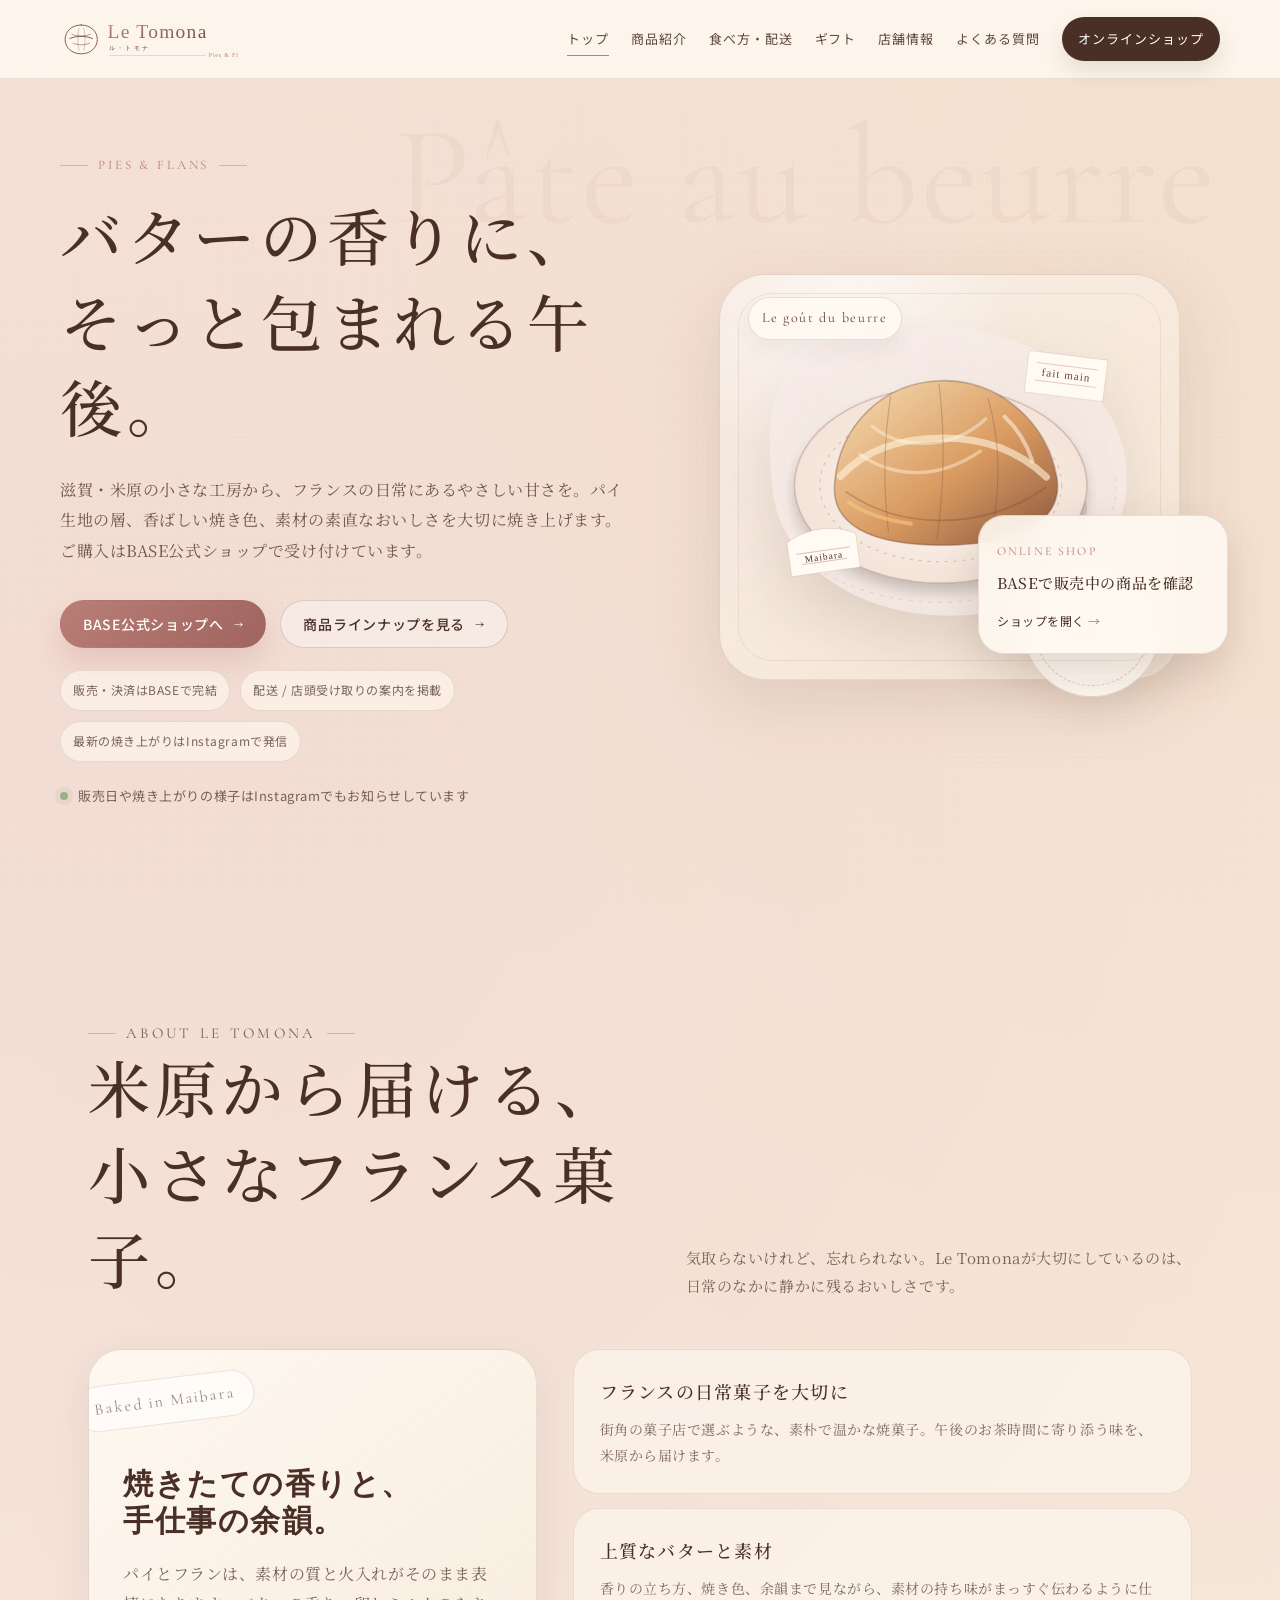
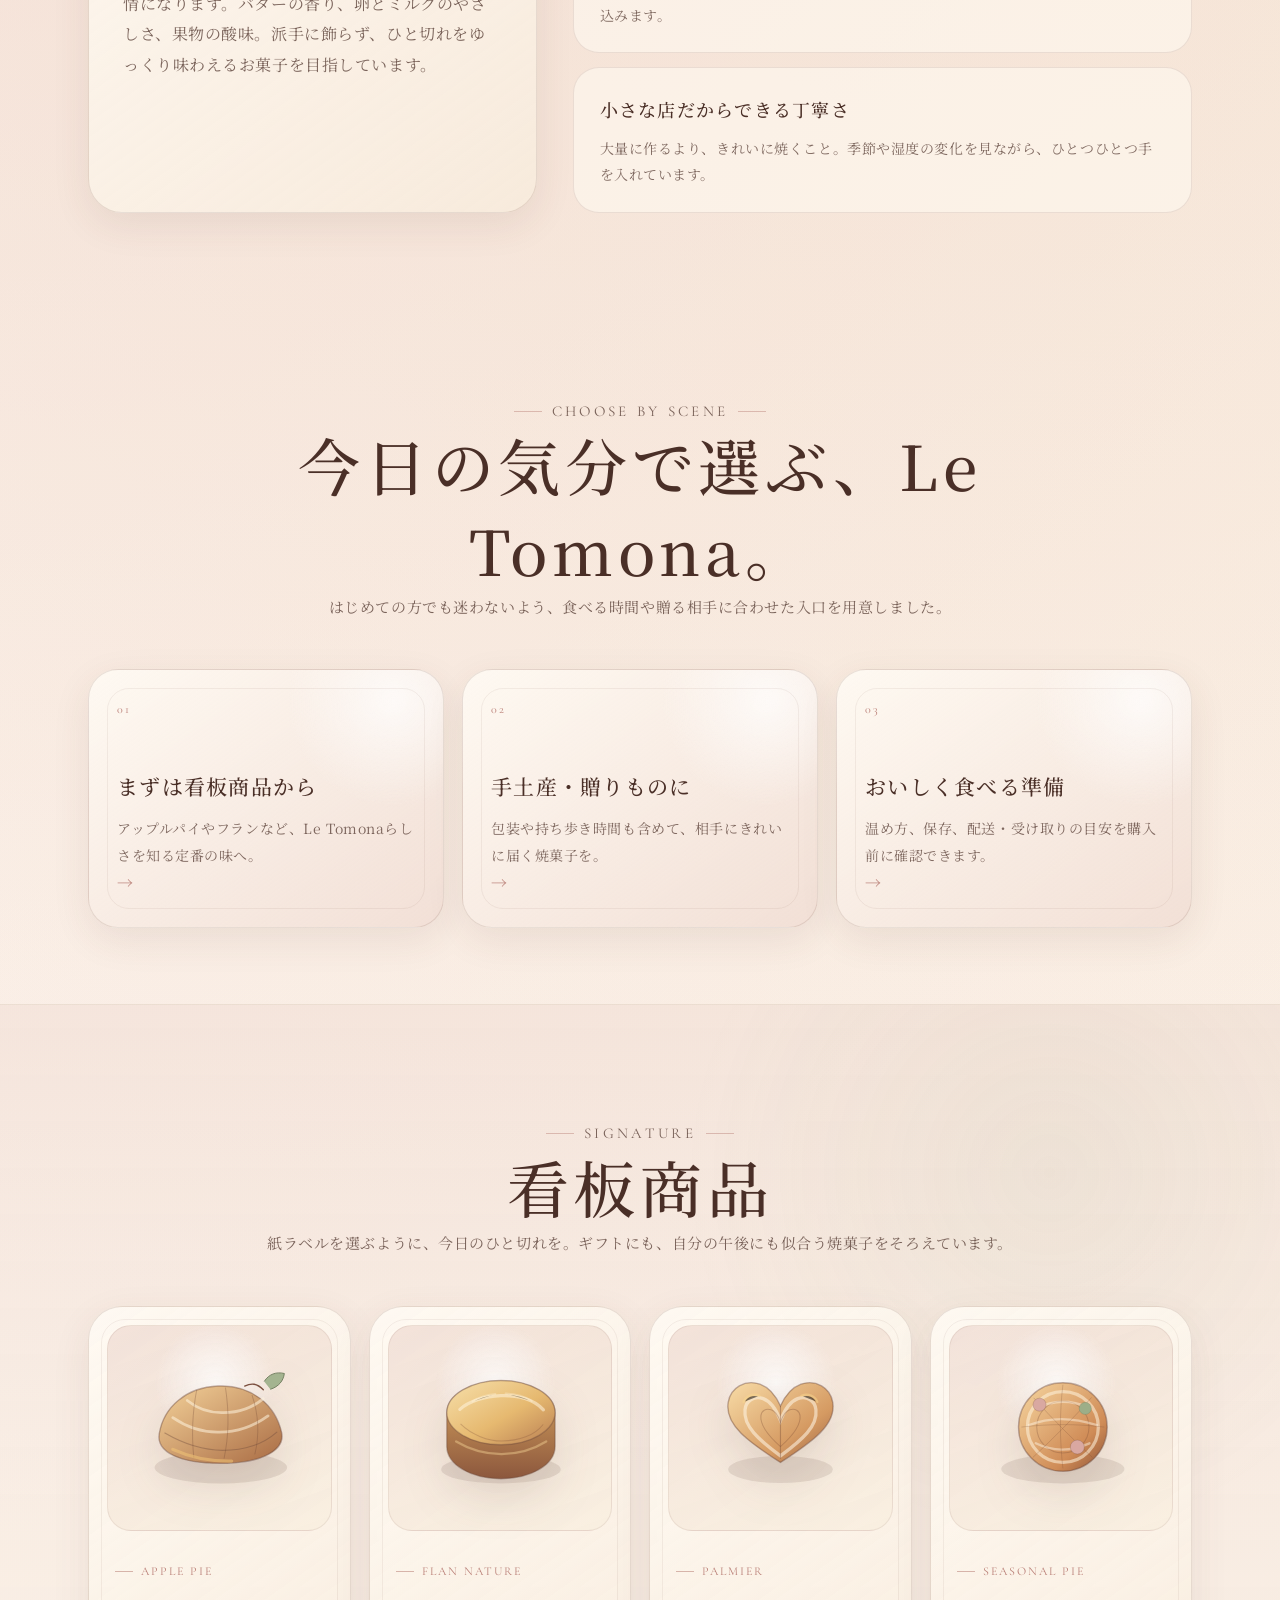
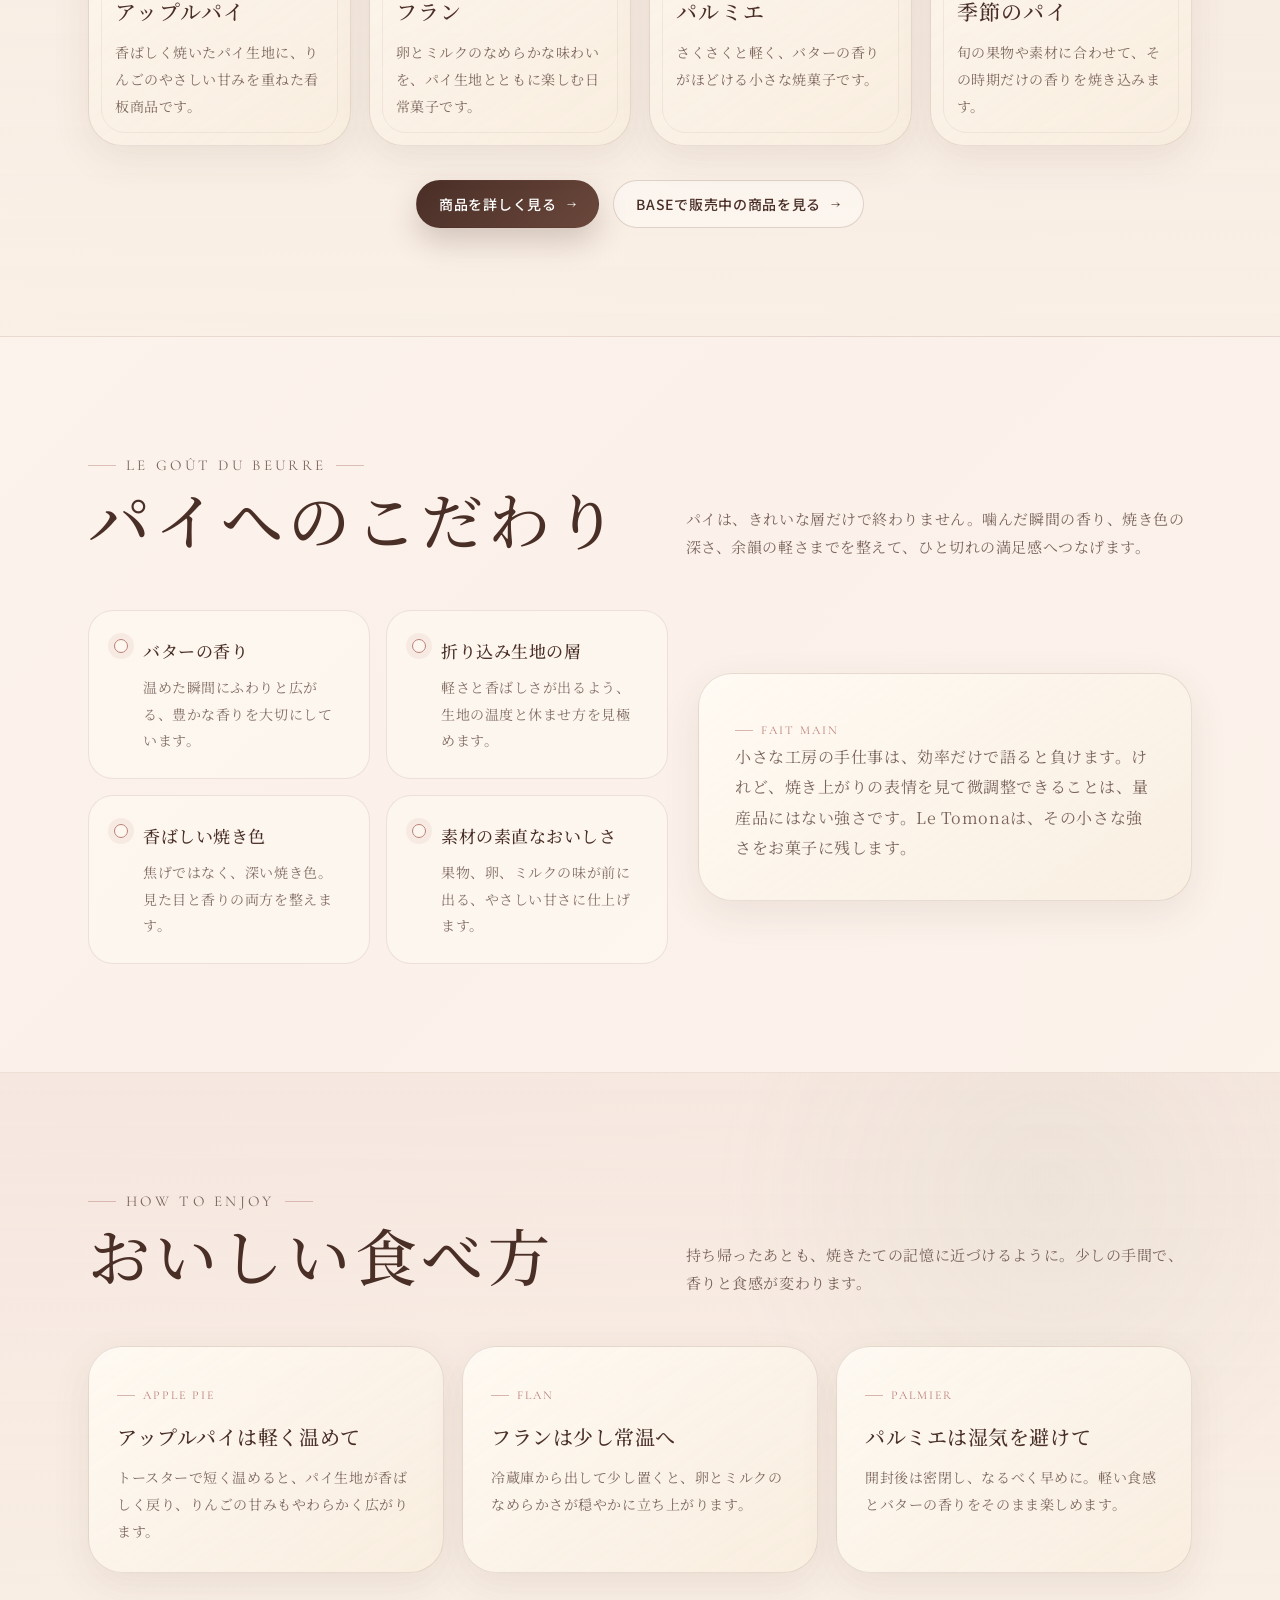
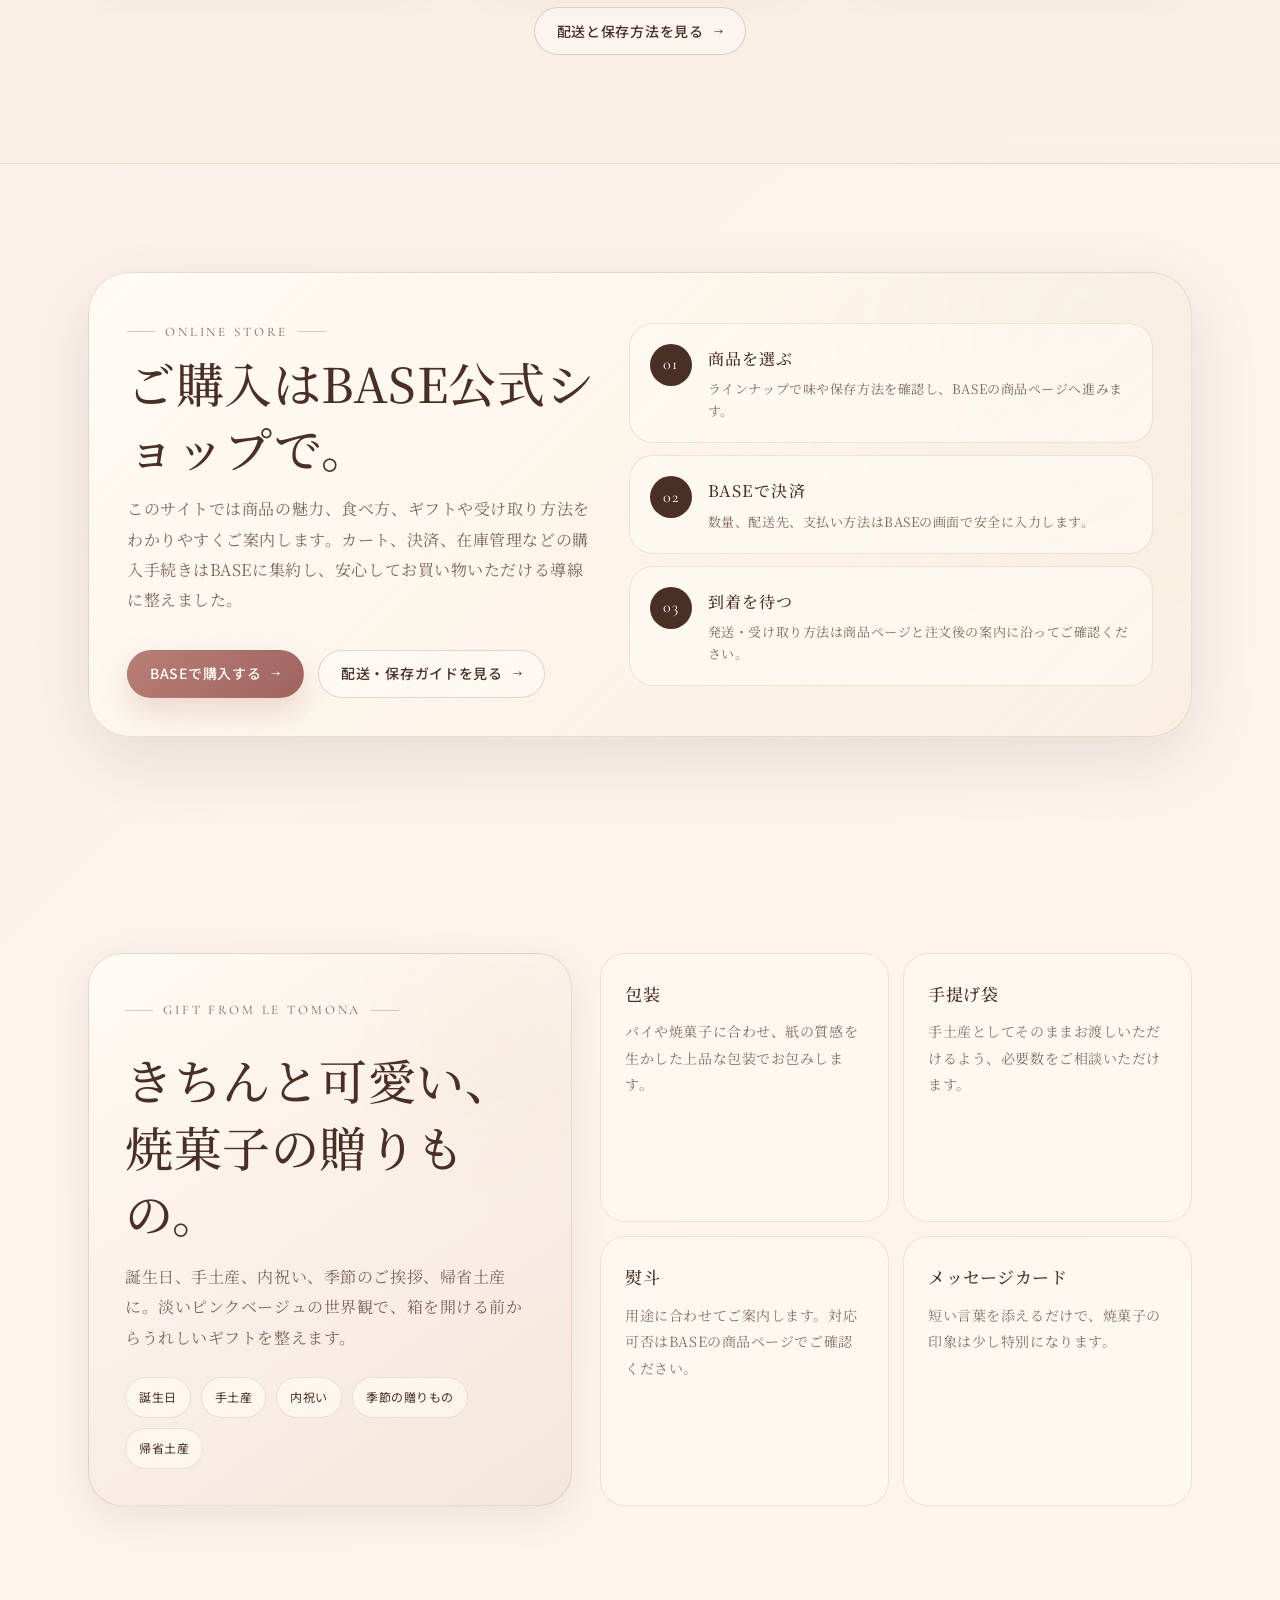
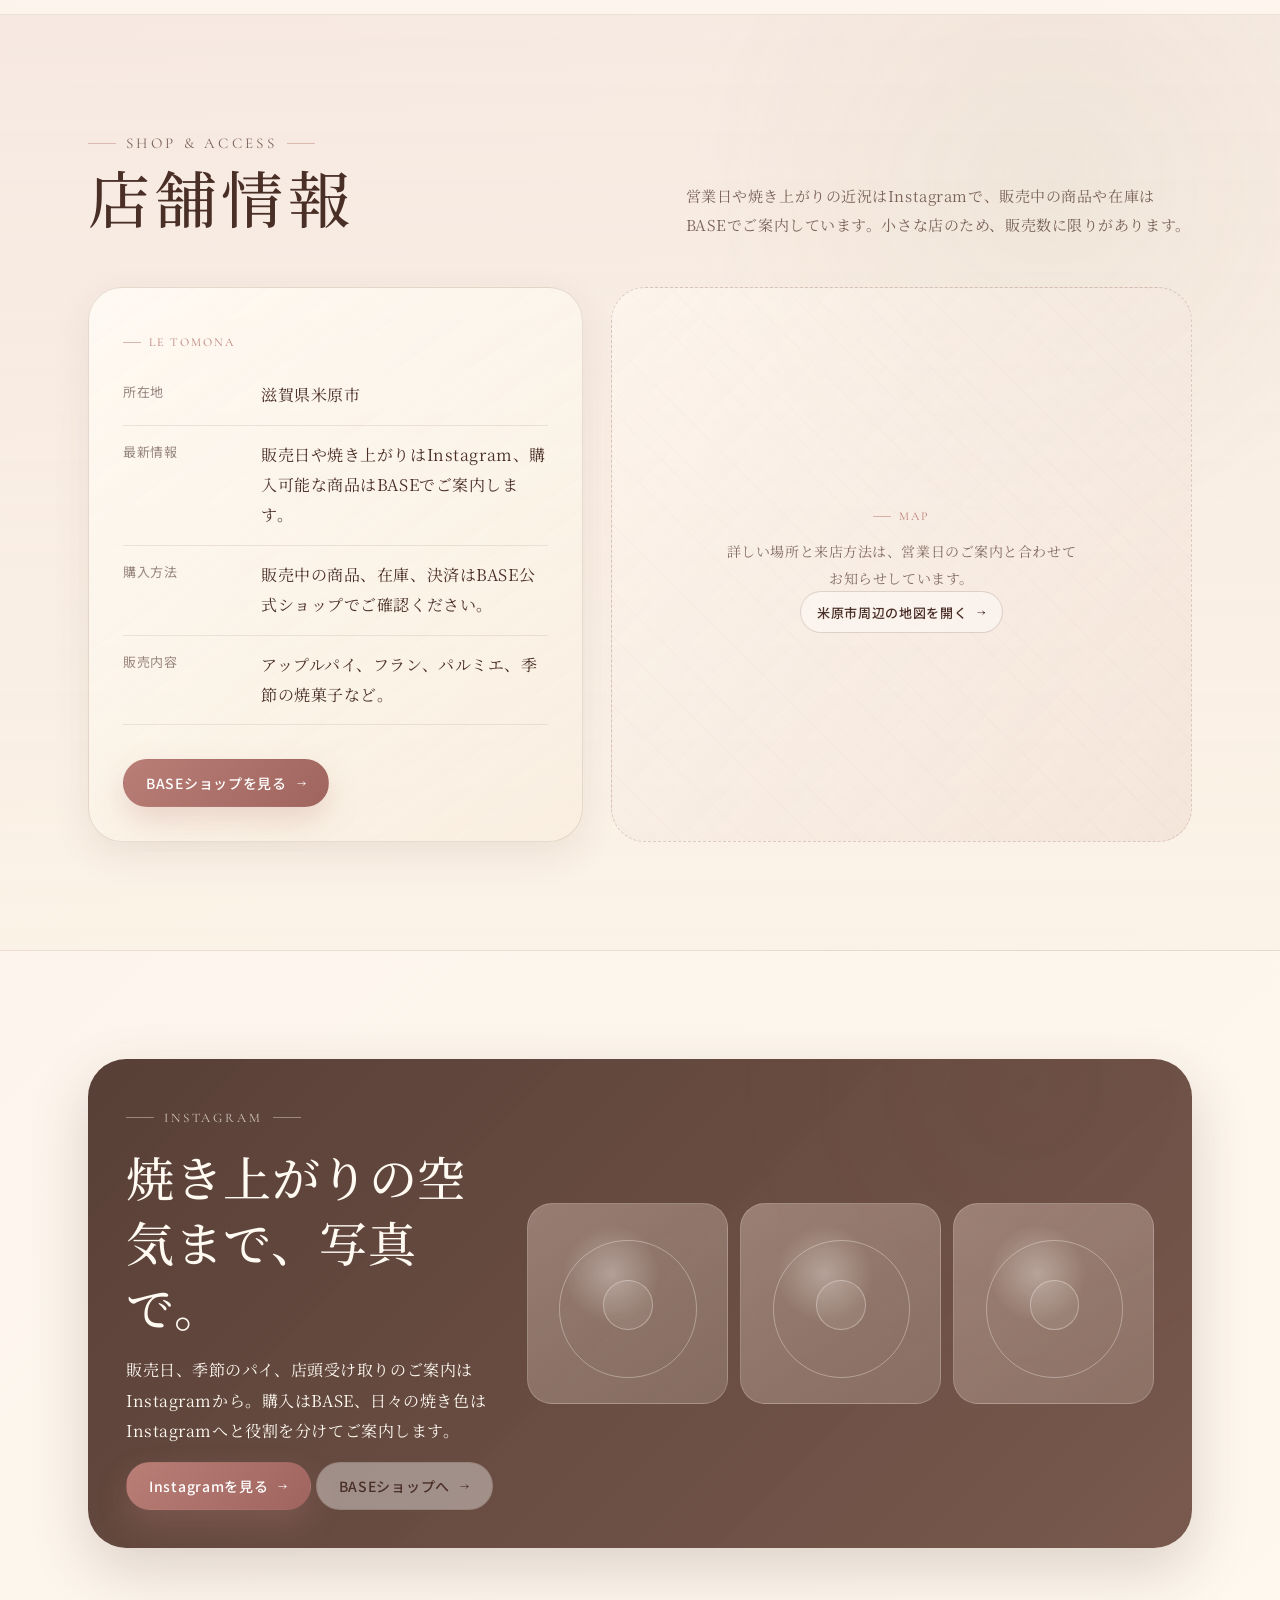
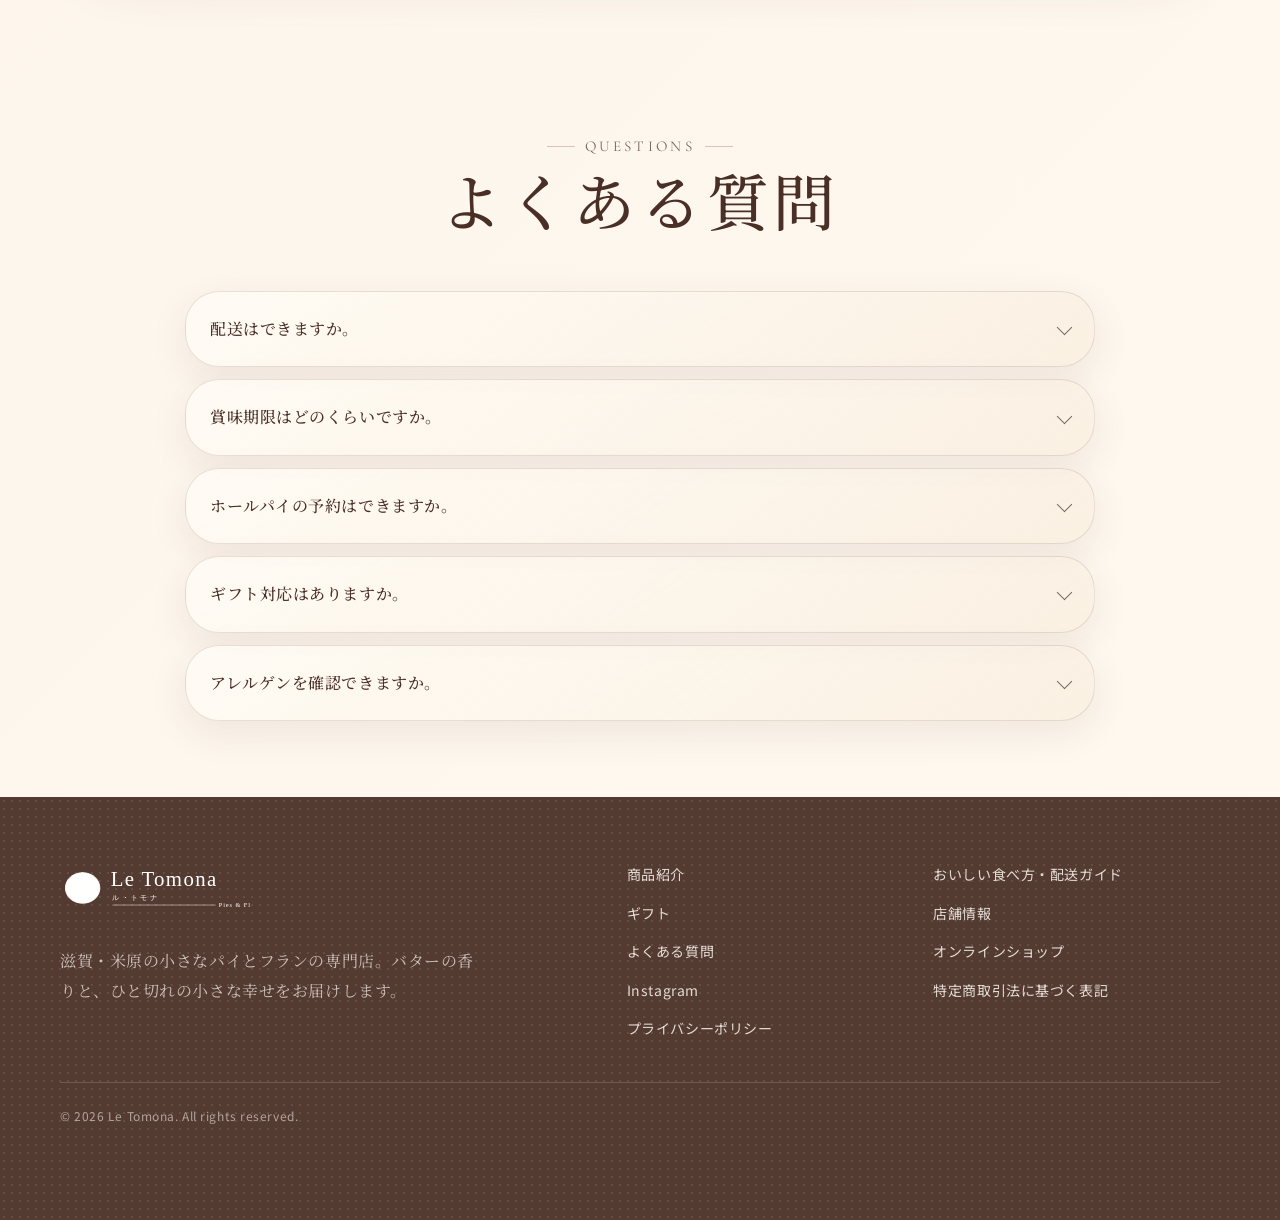
==== commit 428c4a2e: "Further polish BASE purchase experience" ====
--- a/index.html
+++ b/index.html
@@ -4,7 +4,7 @@
   <meta charset="utf-8">
   <meta name="viewport" content="width=device-width, initial-scale=1">
   <title>Le Tomona | 滋賀・米原のパイとフランの専門店</title>
-  <meta name="description" content="Le Tomona（ル・トモナ）は、滋賀・米原の小さなパイとフランの専門店です。バターの香り、香ばしい焼き色、フランスの日常菓子を大切に、ひとつひとつ丁寧に焼き上げます。">
+  <meta name="description" content="Le Tomona（ル・トモナ）は、滋賀・米原の小さなパイとフランの専門店です。商品紹介、食べ方、ギフト案内をまとめ、ご購入はBASE公式ショップへご案内します。">
   <meta property="og:title" content="Le Tomona | 滋賀・米原のパイとフランの専門店">
   <meta property="og:description" content="バターの香りに、そっと包まれる午後。滋賀・米原から、やさしい甘さのパイとフランをお届けします。">
   <meta property="og:type" content="website">
@@ -34,7 +34,7 @@
         <a href="index.html#gift">ギフト</a>
         <a href="index.html#shop">店舗情報</a>
         <a href="index.html#faq">よくある質問</a>
-        <a class="nav-cta" href="https://www.instagram.com/le_tomona?igsh=bzFsZndmN2lub2E0" target="_blank" rel="noopener">Instagram</a>
+        <a class="nav-cta" href="https://le-tomona.base.shop/" target="_blank" rel="noopener">オンラインショップ</a>
       </nav>
     </div>
   </header>
@@ -44,18 +44,28 @@
       <div class="hero-copy reveal">
         <p class="eyebrow">Pies &amp; Flans</p>
         <h1 id="hero-title"><span>バターの香りに、</span><span>そっと包まれる午後。</span></h1>
-        <p class="hero-lead">滋賀・米原の小さな工房から、フランスの日常にあるやさしい甘さを。パイ生地の層、香ばしい焼き色、素材の素直なおいしさを大切に焼き上げます。</p>
-        <div class="hero-actions" aria-label="購入と予約への導線">
-          <a class="btn btn-primary" href="https://www.instagram.com/le_tomona?igsh=bzFsZndmN2lub2E0" target="_blank" rel="noopener">Instagramで販売日を見る</a>
-          <a class="btn btn-ghost" href="https://www.instagram.com/le_tomona?igsh=bzFsZndmN2lub2E0" target="_blank" rel="noopener">ホールパイを予約する</a>
-        </div>
-        <a class="instagram-note" href="https://www.instagram.com/le_tomona?igsh=bzFsZndmN2lub2E0" target="_blank" rel="noopener">焼き上がりと受付状況はInstagramでお知らせしています</a>
+        <p class="hero-lead">滋賀・米原の小さな工房から、フランスの日常にあるやさしい甘さを。パイ生地の層、香ばしい焼き色、素材の素直なおいしさを大切に焼き上げます。ご購入はBASE公式ショップで受け付けています。</p>
+        <div class="hero-actions" aria-label="BASEショップと最新情報への導線">
+          <a class="btn btn-primary" href="https://le-tomona.base.shop/" target="_blank" rel="noopener">BASE公式ショップへ</a>
+          <a class="btn btn-ghost" href="products.html">商品ラインナップを見る</a>
+        </div>
+        <ul class="hero-points" aria-label="購入前に確認できること">
+          <li>販売・決済はBASEで完結</li>
+          <li>配送 / 店頭受け取りの案内を掲載</li>
+          <li>最新の焼き上がりはInstagramで発信</li>
+        </ul>
+        <a class="instagram-note" href="https://www.instagram.com/le_tomona?igsh=bzFsZndmN2lub2E0" target="_blank" rel="noopener">販売日や焼き上がりの様子はInstagramでもお知らせしています</a>
       </div>
       <div class="hero-visual reveal">
         <figure class="hero-card">
           <img src="assets/hero-pie.svg" width="740" height="640" alt="焼きたてのパイとラベルを描いた、Le Tomonaのメインビジュアル">
           <figcaption class="hero-ribbon">Petit<br>bonheur</figcaption>
         </figure>
+        <aside class="hero-shop-card" aria-label="オンライン販売の案内">
+          <span>Online shop</span>
+          <strong>BASEで販売中の商品を確認</strong>
+          <a href="https://le-tomona.base.shop/" target="_blank" rel="noopener">ショップを開く</a>
+        </aside>
       </div>
     </section>
 
@@ -89,6 +99,32 @@
       </div>
     </section>
 
+
+    <section class="section section-tight" aria-labelledby="scene-title">
+      <div class="section-title center reveal">
+        <p class="eyebrow">Choose by scene</p>
+        <h2 id="scene-title">今日の気分で選ぶ、Le Tomona。</h2>
+        <p>はじめての方でも迷わないよう、食べる時間や贈る相手に合わせた入口を用意しました。</p>
+      </div>
+      <div class="scene-grid">
+        <a class="scene-card reveal" href="products.html">
+          <span class="scene-number">01</span>
+          <h3>まずは看板商品から</h3>
+          <p>アップルパイやフランなど、Le Tomonaらしさを知る定番の味へ。</p>
+        </a>
+        <a class="scene-card reveal" href="index.html#gift">
+          <span class="scene-number">02</span>
+          <h3>手土産・贈りものに</h3>
+          <p>包装や持ち歩き時間も含めて、相手にきれいに届く焼菓子を。</p>
+        </a>
+        <a class="scene-card reveal" href="guide.html">
+          <span class="scene-number">03</span>
+          <h3>おいしく食べる準備</h3>
+          <p>温め方、保存、配送・受け取りの目安を購入前に確認できます。</p>
+        </a>
+      </div>
+    </section>
+
     <section class="section section-muted" aria-labelledby="signature-title">
       <div class="section-inner">
         <div class="section-title center reveal">
@@ -132,7 +168,7 @@
         </div>
         <div class="action-row" style="justify-content:center">
           <a class="btn btn-choco" href="products.html">商品を詳しく見る</a>
-          <a class="btn btn-ghost" href="https://www.instagram.com/le_tomona?igsh=bzFsZndmN2lub2E0" target="_blank" rel="noopener">最新の受付状況を見る</a>
+          <a class="btn btn-ghost" href="https://le-tomona.base.shop/" target="_blank" rel="noopener">BASEで販売中の商品を見る</a>
         </div>
       </div>
     </section>
@@ -188,6 +224,26 @@
         <div class="action-row" style="justify-content:center">
           <a class="btn btn-ghost" href="guide.html">配送と保存方法を見る</a>
         </div>
+      </div>
+    </section>
+
+
+    <section class="section" id="base" aria-labelledby="base-title">
+      <div class="base-panel reveal">
+        <div>
+          <p class="eyebrow">Online store</p>
+          <h2 id="base-title">ご購入はBASE公式ショップで。</h2>
+          <p>このサイトでは商品の魅力、食べ方、ギフトや受け取り方法をわかりやすくご案内します。カート、決済、在庫管理などの購入手続きはBASEに集約し、安心してお買い物いただける導線に整えました。</p>
+          <div class="action-row">
+            <a class="btn btn-primary" href="https://le-tomona.base.shop/" target="_blank" rel="noopener">BASEで購入する</a>
+            <a class="btn btn-ghost" href="guide.html">配送・保存ガイドを見る</a>
+          </div>
+        </div>
+        <ol class="purchase-flow" aria-label="ご購入の流れ">
+          <li><span>01</span><strong>商品を選ぶ</strong><p>ラインナップで味や保存方法を確認し、BASEの商品ページへ進みます。</p></li>
+          <li><span>02</span><strong>BASEで決済</strong><p>数量、配送先、支払い方法はBASEの画面で安全に入力します。</p></li>
+          <li><span>03</span><strong>到着を待つ</strong><p>発送・受け取り方法は商品ページと注文後の案内に沿ってご確認ください。</p></li>
+        </ol>
       </div>
     </section>
 
@@ -204,7 +260,7 @@
         <div class="gift-options reveal">
           <article class="gift-option"><h3>包装</h3><p>パイや焼菓子に合わせ、紙の質感を生かした上品な包装でお包みします。</p></article>
           <article class="gift-option"><h3>手提げ袋</h3><p>手土産としてそのままお渡しいただけるよう、必要数をご相談いただけます。</p></article>
-          <article class="gift-option"><h3>熨斗</h3><p>用途に合わせてご案内します。ご希望内容はご予約時にお知らせください。</p></article>
+          <article class="gift-option"><h3>熨斗</h3><p>用途に合わせてご案内します。対応可否はBASEの商品ページでご確認ください。</p></article>
           <article class="gift-option"><h3>メッセージカード</h3><p>短い言葉を添えるだけで、焼菓子の印象は少し特別になります。</p></article>
         </div>
       </div>
@@ -217,19 +273,19 @@
             <p class="eyebrow">Shop &amp; Access</p>
             <h2 id="shop-title">店舗情報</h2>
           </div>
-          <p>営業日、販売内容、ホールパイの受付はInstagramでご案内しています。小さな店のため、販売数に限りがあります。</p>
+          <p>営業日や焼き上がりの近況はInstagramで、販売中の商品や在庫はBASEでご案内しています。小さな店のため、販売数に限りがあります。</p>
         </div>
         <div class="access-grid">
           <article class="access-card reveal">
             <span class="label">Le Tomona</span>
             <dl class="shop-data">
               <div><dt>所在地</dt><dd>滋賀県米原市</dd></div>
-              <div><dt>営業日</dt><dd>最新の営業日はInstagramにてご案内します。</dd></div>
-              <div><dt>予約方法</dt><dd>ホールパイやギフトの受付状況はInstagramからご確認ください。</dd></div>
+              <div><dt>最新情報</dt><dd>販売日や焼き上がりはInstagram、購入可能な商品はBASEでご案内します。</dd></div>
+              <div><dt>購入方法</dt><dd>販売中の商品、在庫、決済はBASE公式ショップでご確認ください。</dd></div>
               <div><dt>販売内容</dt><dd>アップルパイ、フラン、パルミエ、季節の焼菓子など。</dd></div>
             </dl>
             <div class="action-row">
-              <a class="btn btn-primary" href="https://www.instagram.com/le_tomona?igsh=bzFsZndmN2lub2E0" target="_blank" rel="noopener">Instagramで確認する</a>
+              <a class="btn btn-primary" href="https://le-tomona.base.shop/" target="_blank" rel="noopener">BASEショップを見る</a>
             </div>
           </article>
           <aside class="map-frame reveal" aria-label="Googleマップへの導線">
@@ -248,8 +304,9 @@
         <div>
           <p class="eyebrow">Instagram</p>
           <h2 id="instagram-title">焼き上がりの空気まで、写真で。</h2>
-          <p>販売日、季節のパイ、ギフト受付、店頭受け取りのご案内はInstagramから。Le Tomonaの日々の焼き色をお届けします。</p>
+          <p>販売日、季節のパイ、店頭受け取りのご案内はInstagramから。購入はBASE、日々の焼き色はInstagramへと役割を分けてご案内します。</p>
           <a class="btn btn-primary" href="https://www.instagram.com/le_tomona?igsh=bzFsZndmN2lub2E0" target="_blank" rel="noopener">Instagramを見る</a>
+          <a class="btn btn-ghost" href="https://le-tomona.base.shop/" target="_blank" rel="noopener">BASEショップへ</a>
         </div>
         <div class="insta-cards" aria-hidden="true"><span class="insta-card"></span><span class="insta-card"></span><span class="insta-card"></span></div>
       </div>
@@ -261,9 +318,9 @@
         <h2 id="faq-title">よくある質問</h2>
       </div>
       <div class="faq-list reveal">
-        <details class="faq-item"><summary>配送はできますか。</summary><p>商品によって配送可否が異なります。パイ、フラン、焼菓子それぞれの受付内容は、販売日にInstagramでお知らせします。</p></details>
+        <details class="faq-item"><summary>配送はできますか。</summary><p>商品によって配送可否が異なります。パイ、フラン、焼菓子それぞれの受付内容はBASEの商品ページとInstagramでお知らせします。</p></details>
         <details class="faq-item"><summary>賞味期限はどのくらいですか。</summary><p>商品ごとに異なります。お渡し時または発送時に、保存方法とあわせてご案内します。風味のよいうちに早めにお召し上がりください。</p></details>
-        <details class="faq-item"><summary>ホールパイの予約はできますか。</summary><p>受付可能な日程と数量をInstagramでご案内します。ギフトやお祝い用の場合は、用途と受け取り希望日を添えてご相談ください。</p></details>
+        <details class="faq-item"><summary>ホールパイの予約はできますか。</summary><p>受付可能な日程と数量はBASEの商品ページまたはInstagramでご案内します。ギフトやお祝い用の場合は、商品ページの案内をご確認ください。</p></details>
         <details class="faq-item"><summary>ギフト対応はありますか。</summary><p>包装、手提げ袋、熨斗、メッセージカードについてご相談いただけます。商品や時期により対応内容が変わる場合があります。</p></details>
         <details class="faq-item"><summary>アレルゲンを確認できますか。</summary><p>小麦、乳成分、卵を含む商品を扱います。ナッツや果物を使用する季節商品もありますので、詳しくはご購入前にお問い合わせください。</p></details>
       </div>
@@ -282,7 +339,7 @@
         <a href="index.html#gift">ギフト</a>
         <a href="index.html#shop">店舗情報</a>
         <a href="index.html#faq">よくある質問</a>
-        <a href="https://www.instagram.com/le_tomona?igsh=bzFsZndmN2lub2E0" target="_blank" rel="noopener">Instagram</a>
+        <a href="https://le-tomona.base.shop/" target="_blank" rel="noopener">オンラインショップ</a><a href="https://www.instagram.com/le_tomona?igsh=bzFsZndmN2lub2E0" target="_blank" rel="noopener">Instagram</a>
         <a href="legal.html">特定商取引法に基づく表記</a>
         <a href="privacy.html">プライバシーポリシー</a>
       </nav>
@@ -291,8 +348,8 @@
   </footer>
 
   <div class="mobile-cta" aria-label="固定CTA">
-    <a href="https://www.instagram.com/le_tomona?igsh=bzFsZndmN2lub2E0" target="_blank" rel="noopener">購入する</a>
-    <a href="https://www.instagram.com/le_tomona?igsh=bzFsZndmN2lub2E0" target="_blank" rel="noopener">予約する</a>
+    <a href="https://le-tomona.base.shop/" target="_blank" rel="noopener">BASEで購入</a>
+    <a href="products.html">商品を見る</a>
     <a href="https://www.instagram.com/le_tomona?igsh=bzFsZndmN2lub2E0" target="_blank" rel="noopener">Instagram</a>
   </div>
   <script src="script.js" defer></script>
--- a/styles.css
+++ b/styles.css
@@ -1614,3 +1614,319 @@
     grid-template-columns: 1fr;
   }
 }
+
+.hero-points {
+  display: flex;
+  flex-wrap: wrap;
+  gap: 10px;
+  margin: 22px 0 0;
+  padding: 0;
+  list-style: none;
+}
+
+.hero-points li {
+  padding: 8px 12px;
+  border: 1px solid rgba(117,82,69,.14);
+  border-radius: 999px;
+  background: rgba(255,250,242,.58);
+  font-family: var(--sans);
+  font-size: 12px;
+  color: rgba(74,47,39,.72);
+}
+
+.base-panel {
+  display: grid;
+  grid-template-columns: minmax(0, .9fr) minmax(320px, 1fr);
+  gap: 30px;
+  align-items: center;
+  padding: 38px;
+  border: 1px solid rgba(117,82,69,.16);
+  border-radius: 42px;
+  background:
+    linear-gradient(135deg, rgba(255,251,244,.94), rgba(248,237,221,.74)),
+    radial-gradient(circle at 92% 12%, rgba(156,174,136,.20), transparent 30%);
+  box-shadow: var(--shadow);
+}
+
+.base-panel h2 {
+  margin: 8px 0 14px;
+  font-size: clamp(30px, 4vw, 48px);
+  font-weight: 500;
+  line-height: 1.36;
+}
+
+.base-panel p {
+  margin: 0;
+  color: rgba(74,47,39,.72);
+}
+
+.purchase-flow {
+  display: grid;
+  gap: 12px;
+  margin: 0;
+  padding: 0;
+  list-style: none;
+  counter-reset: flow;
+}
+
+.purchase-flow li {
+  position: relative;
+  padding: 20px 20px 20px 78px;
+  border: 1px solid rgba(117,82,69,.13);
+  border-radius: 24px;
+  background: rgba(255,250,242,.64);
+}
+
+.purchase-flow span {
+  position: absolute;
+  top: 20px;
+  left: 20px;
+  display: grid;
+  place-items: center;
+  width: 42px;
+  height: 42px;
+  border-radius: 50%;
+  color: #fff;
+  background: var(--choco);
+  font-family: var(--serif);
+  letter-spacing: .08em;
+}
+
+.purchase-flow strong {
+  display: block;
+  margin-bottom: 4px;
+  font-weight: 500;
+  letter-spacing: .07em;
+}
+
+.purchase-flow p {
+  font-size: 13px;
+  line-height: 1.7;
+}
+
+.legal-note {
+  margin: 20px 0 0;
+  padding: 16px 18px;
+  border: 1px solid rgba(117,82,69,.12);
+  border-radius: 18px;
+  background: rgba(255,250,242,.62);
+  color: rgba(74,47,39,.72);
+  font-size: 13px;
+}
+
+@media (max-width: 1020px) {
+  .base-panel {
+    grid-template-columns: 1fr;
+  }
+}
+
+@media (max-width: 780px) {
+  .base-panel {
+    padding: 26px;
+    border-radius: 30px;
+  }
+
+  .hero-points {
+    display: grid;
+  }
+
+  .purchase-flow li {
+    padding: 18px 18px 18px 72px;
+  }
+
+  .mobile-cta a:nth-child(1) {
+    color: #fff;
+    background: var(--choco);
+  }
+
+  .mobile-cta a:nth-child(2) {
+    color: var(--choco);
+    background: rgba(234,209,200,.52);
+  }
+}
+
+/* Extra polish for BASE-oriented site flow */
+a:focus-visible,
+button:focus-visible {
+  outline: 3px solid rgba(201,163,94,.52);
+  outline-offset: 4px;
+  border-radius: 14px;
+}
+
+.btn::after {
+  content: "→";
+  margin-left: 10px;
+  font-family: var(--serif);
+  transition: transform .22s ease;
+}
+
+.btn:hover::after {
+  transform: translateX(3px);
+}
+
+.product-card,
+.guide-card,
+.scene-card,
+.detail-box,
+.note-card {
+  transition: transform .24s ease, box-shadow .24s ease, border-color .24s ease;
+}
+
+.product-card:hover,
+.guide-card:hover,
+.scene-card:hover,
+.detail-box:hover,
+.note-card:hover {
+  transform: translateY(-4px);
+  border-color: rgba(185,126,118,.30);
+  box-shadow: 0 18px 48px rgba(86,54,42,.12);
+}
+
+.hero-shop-card {
+  position: absolute;
+  right: -8px;
+  bottom: 42px;
+  z-index: 3;
+  width: min(250px, 52%);
+  padding: 18px;
+  border: 1px solid rgba(117,82,69,.16);
+  border-radius: 26px;
+  background: rgba(255,250,242,.88);
+  box-shadow: 0 18px 44px rgba(74,47,39,.16);
+  backdrop-filter: blur(16px);
+}
+
+.hero-shop-card span,
+.scene-number {
+  display: inline-flex;
+  color: var(--rose-300);
+  font-family: var(--serif);
+  font-size: 12px;
+  letter-spacing: .18em;
+  text-transform: uppercase;
+}
+
+.hero-shop-card strong {
+  display: block;
+  margin: 7px 0 10px;
+  font-size: 15px;
+  font-weight: 500;
+  line-height: 1.55;
+}
+
+.hero-shop-card a {
+  font-family: var(--sans);
+  font-size: 12px;
+  text-decoration: none;
+  color: var(--choco);
+}
+
+.hero-shop-card a::after,
+.scene-card::after {
+  content: " →";
+  color: var(--rose-300);
+}
+
+.scene-grid {
+  display: grid;
+  grid-template-columns: repeat(3, minmax(0, 1fr));
+  gap: 18px;
+}
+
+.scene-card {
+  position: relative;
+  min-height: 230px;
+  display: flex;
+  flex-direction: column;
+  justify-content: flex-end;
+  padding: 28px;
+  border: 1px solid rgba(117,82,69,.15);
+  border-radius: 30px;
+  background:
+    radial-gradient(circle at 86% 12%, rgba(255,255,255,.72), transparent 28%),
+    linear-gradient(145deg, rgba(255,251,244,.88), rgba(234,209,200,.46));
+  box-shadow: var(--soft-shadow);
+  text-decoration: none;
+  overflow: hidden;
+}
+
+.scene-card::before {
+  content: "";
+  position: absolute;
+  inset: 18px;
+  border: 1px solid rgba(117,82,69,.08);
+  border-radius: 22px;
+  pointer-events: none;
+}
+
+.scene-card h3 {
+  margin: 46px 0 8px;
+  font-size: 21px;
+  font-weight: 500;
+  letter-spacing: .06em;
+}
+
+.scene-card p {
+  margin: 0;
+  color: rgba(74,47,39,.70);
+  font-size: 14px;
+}
+
+.store-notice {
+  max-width: var(--max);
+  margin: 0 auto;
+  padding: 0 28px 22px;
+  display: flex;
+  align-items: center;
+  justify-content: space-between;
+  gap: 18px;
+}
+
+.store-notice > div {
+  flex: 1;
+  padding: 20px 24px;
+  border: 1px solid rgba(117,82,69,.14);
+  border-radius: 26px;
+  background: rgba(255,250,242,.66);
+  box-shadow: var(--soft-shadow);
+}
+
+.store-notice p {
+  margin: 8px 0 0;
+  color: rgba(74,47,39,.70);
+}
+
+@media (max-width: 1020px) {
+  .scene-grid {
+    grid-template-columns: 1fr;
+  }
+
+  .scene-card {
+    min-height: 190px;
+  }
+}
+
+@media (max-width: 780px) {
+  .hero-shop-card {
+    position: relative;
+    right: auto;
+    bottom: auto;
+    width: auto;
+    margin: -16px 18px 0;
+  }
+
+  .scene-card {
+    min-height: auto;
+    padding: 24px;
+  }
+
+  .scene-card h3 {
+    margin-top: 34px;
+  }
+
+  .store-notice {
+    display: grid;
+    padding-left: 20px;
+    padding-right: 20px;
+  }
+}
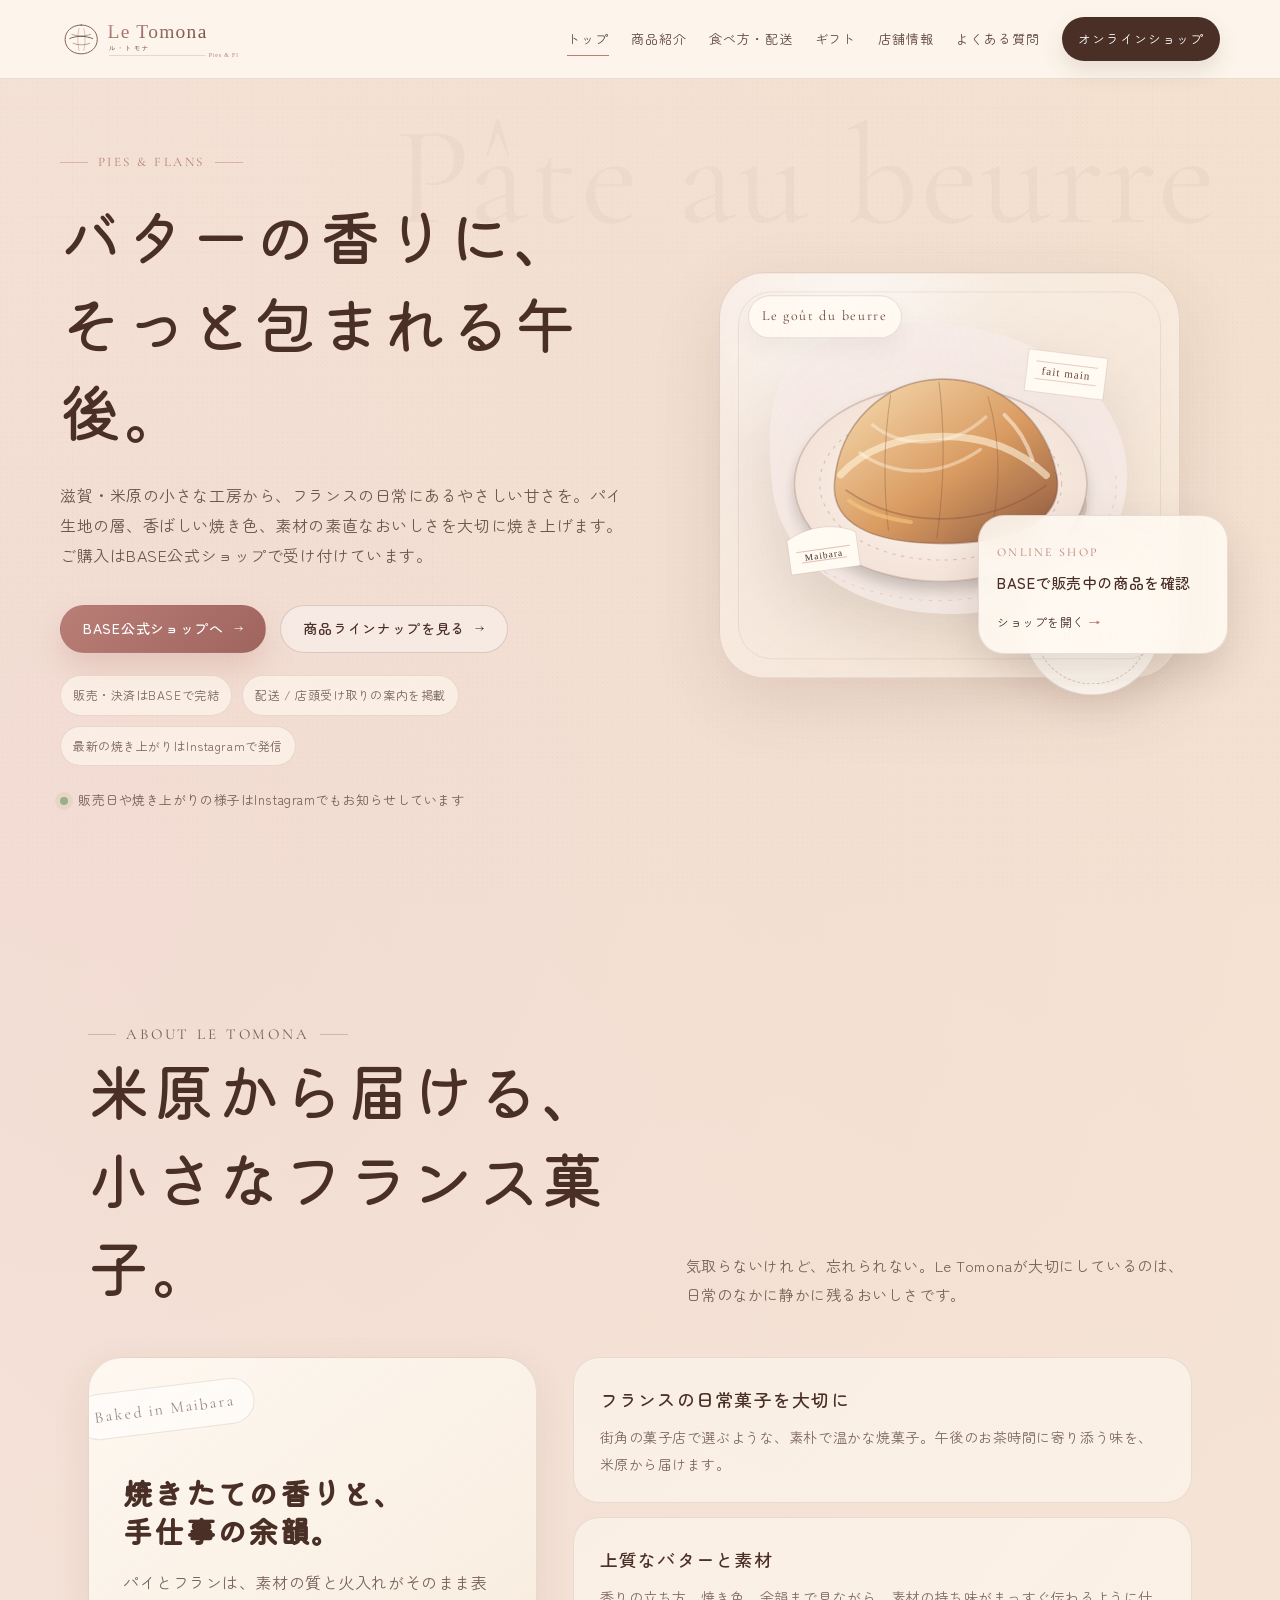
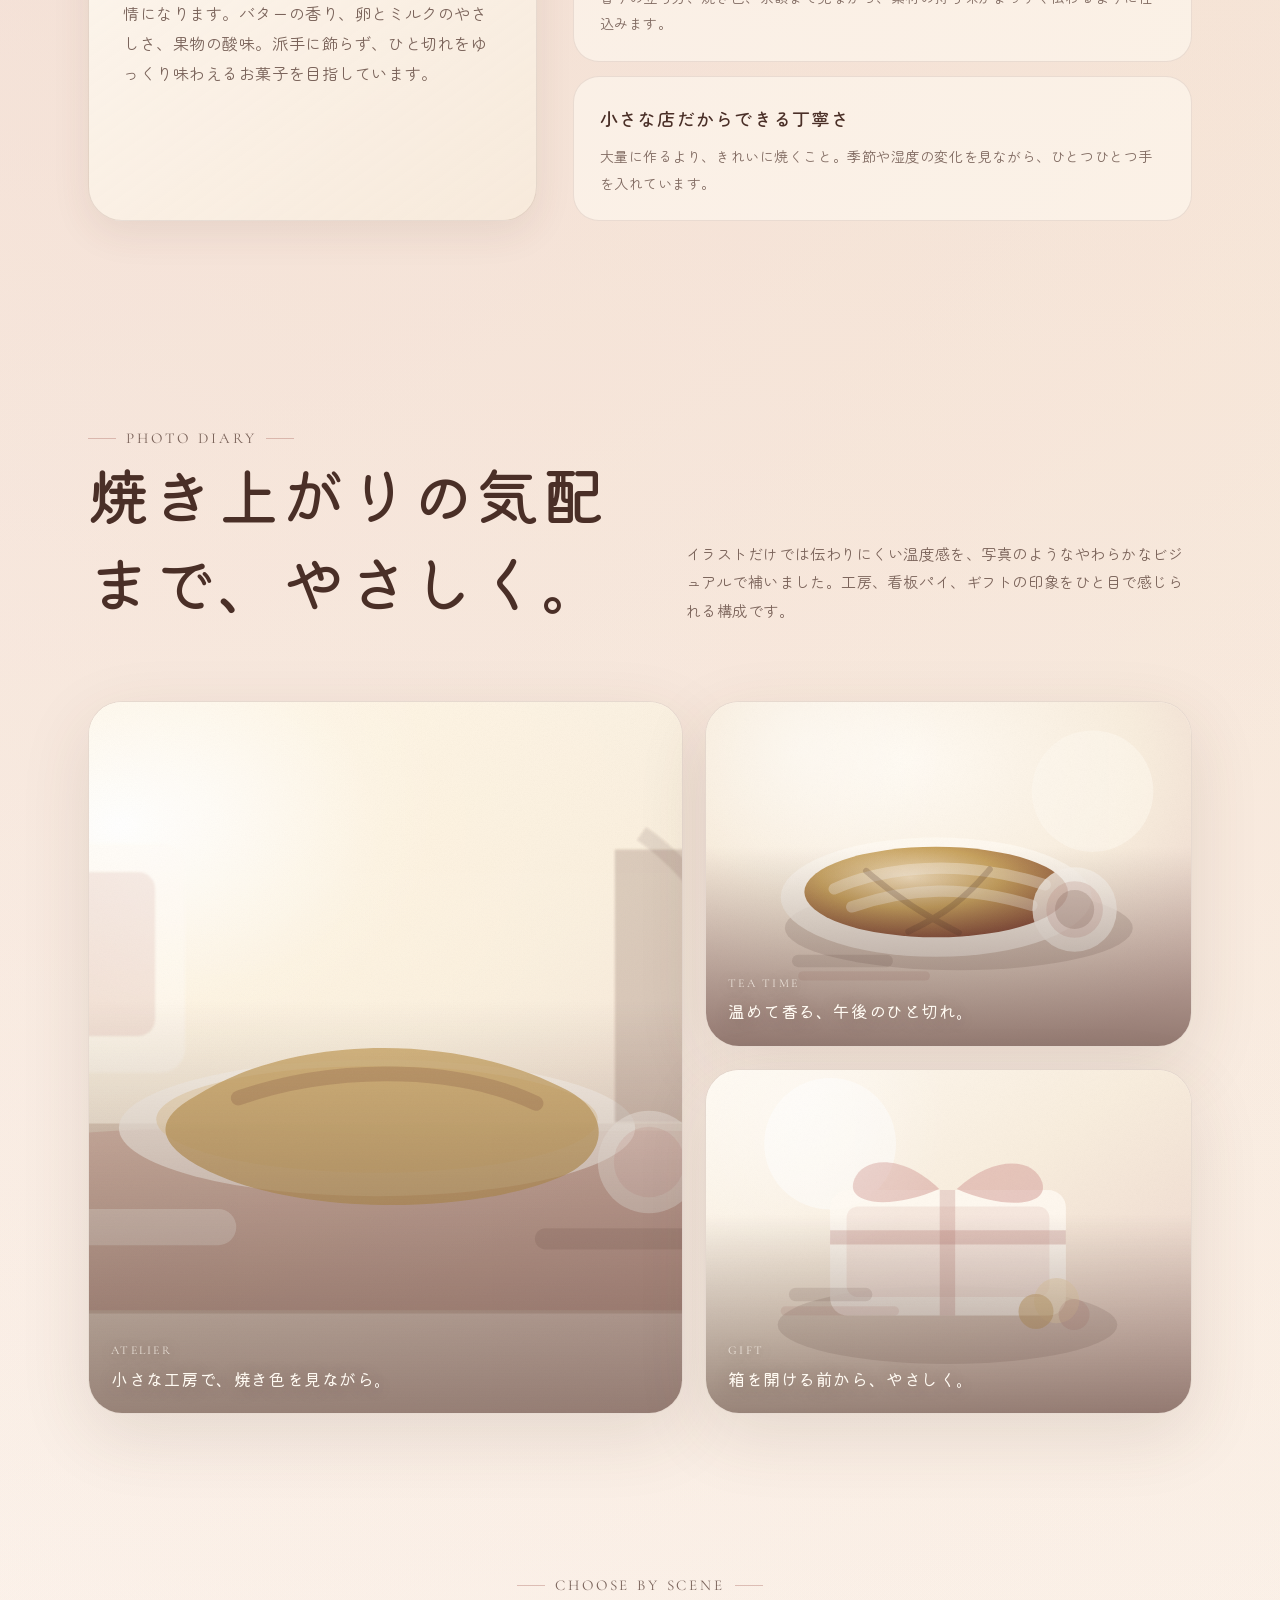
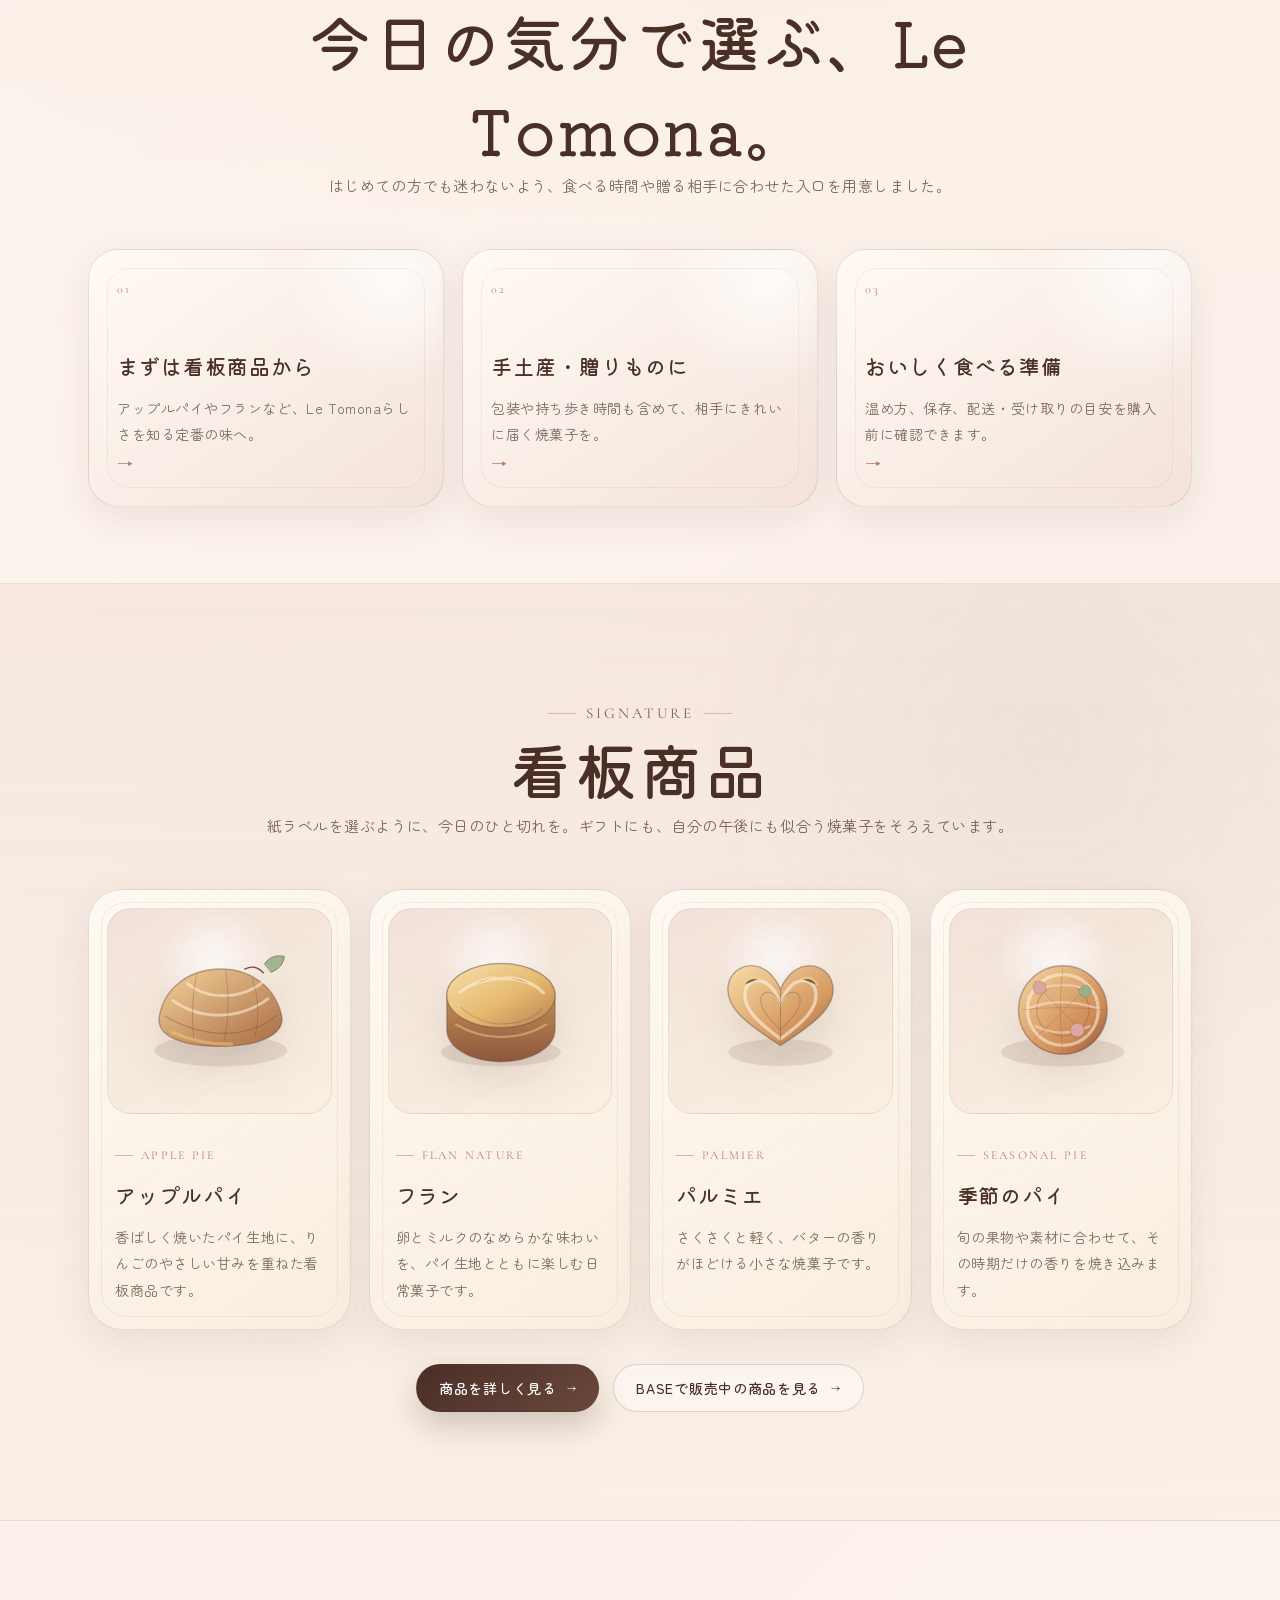
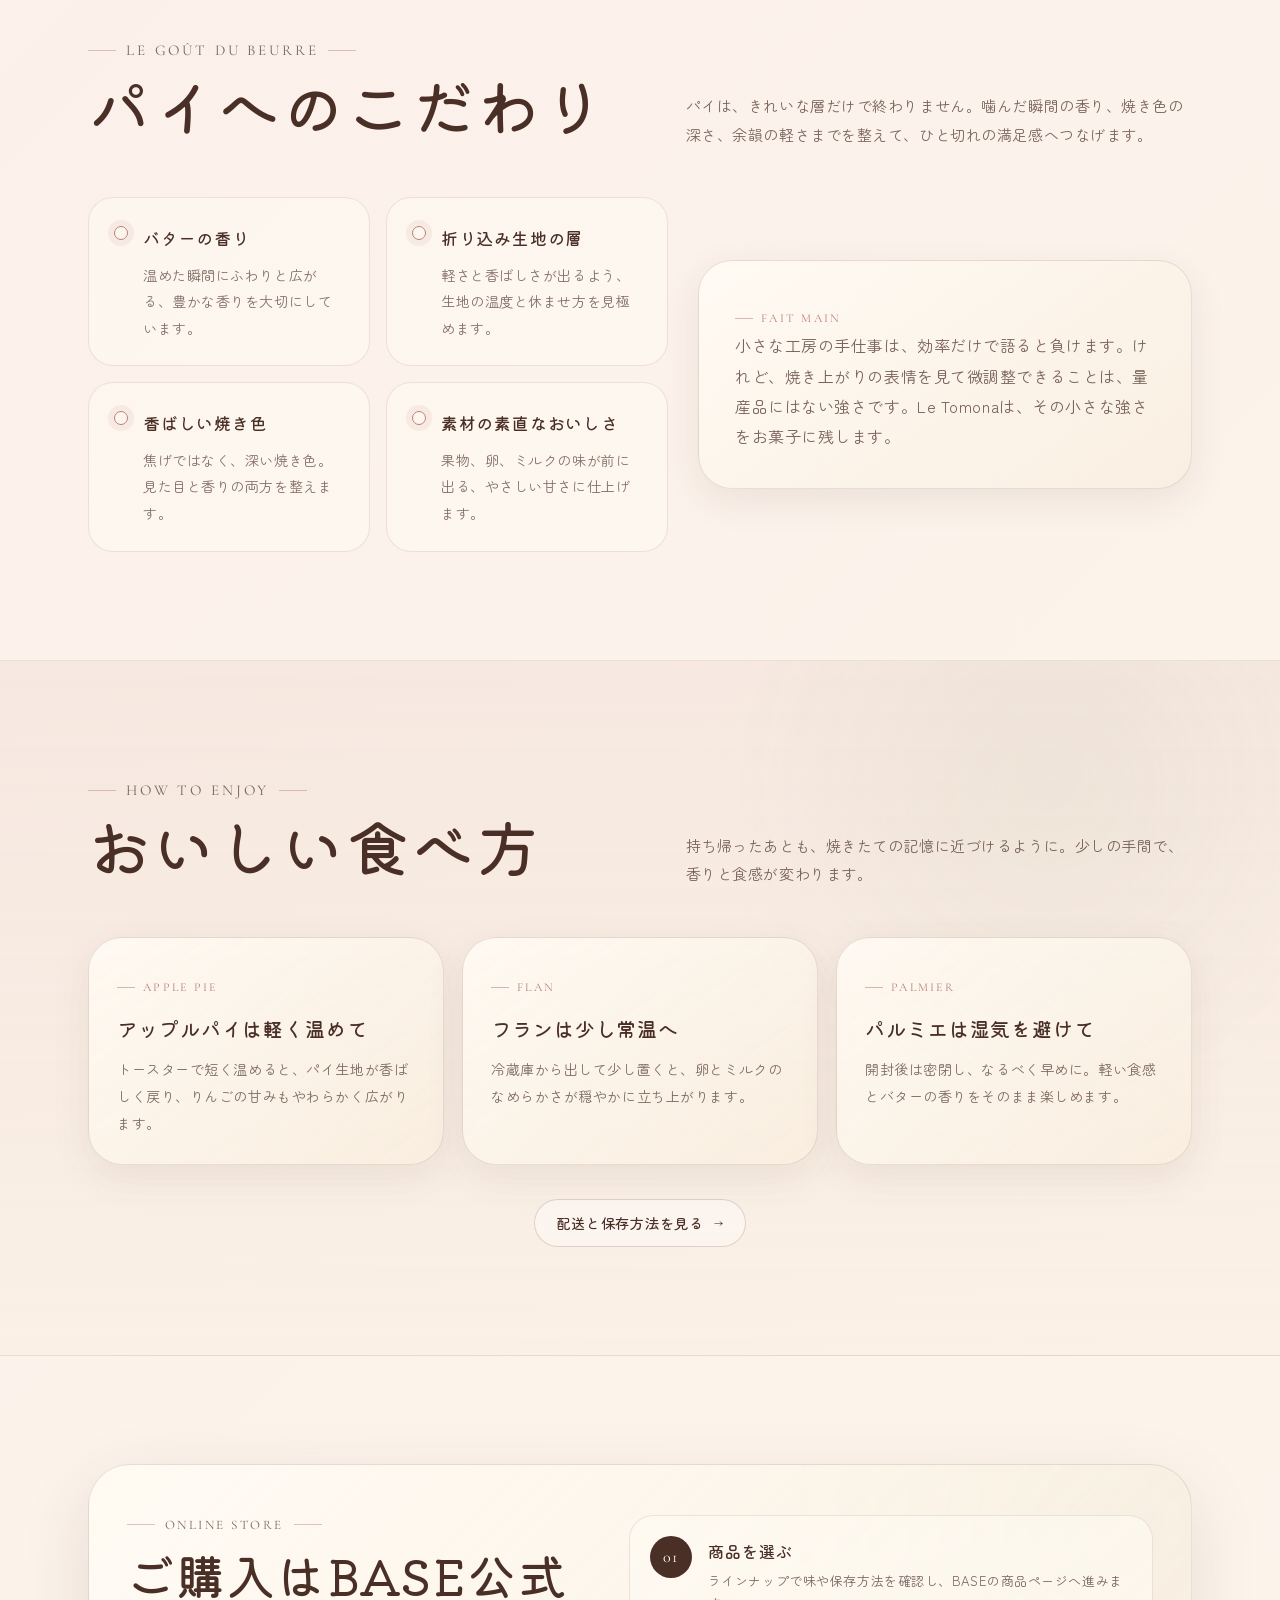
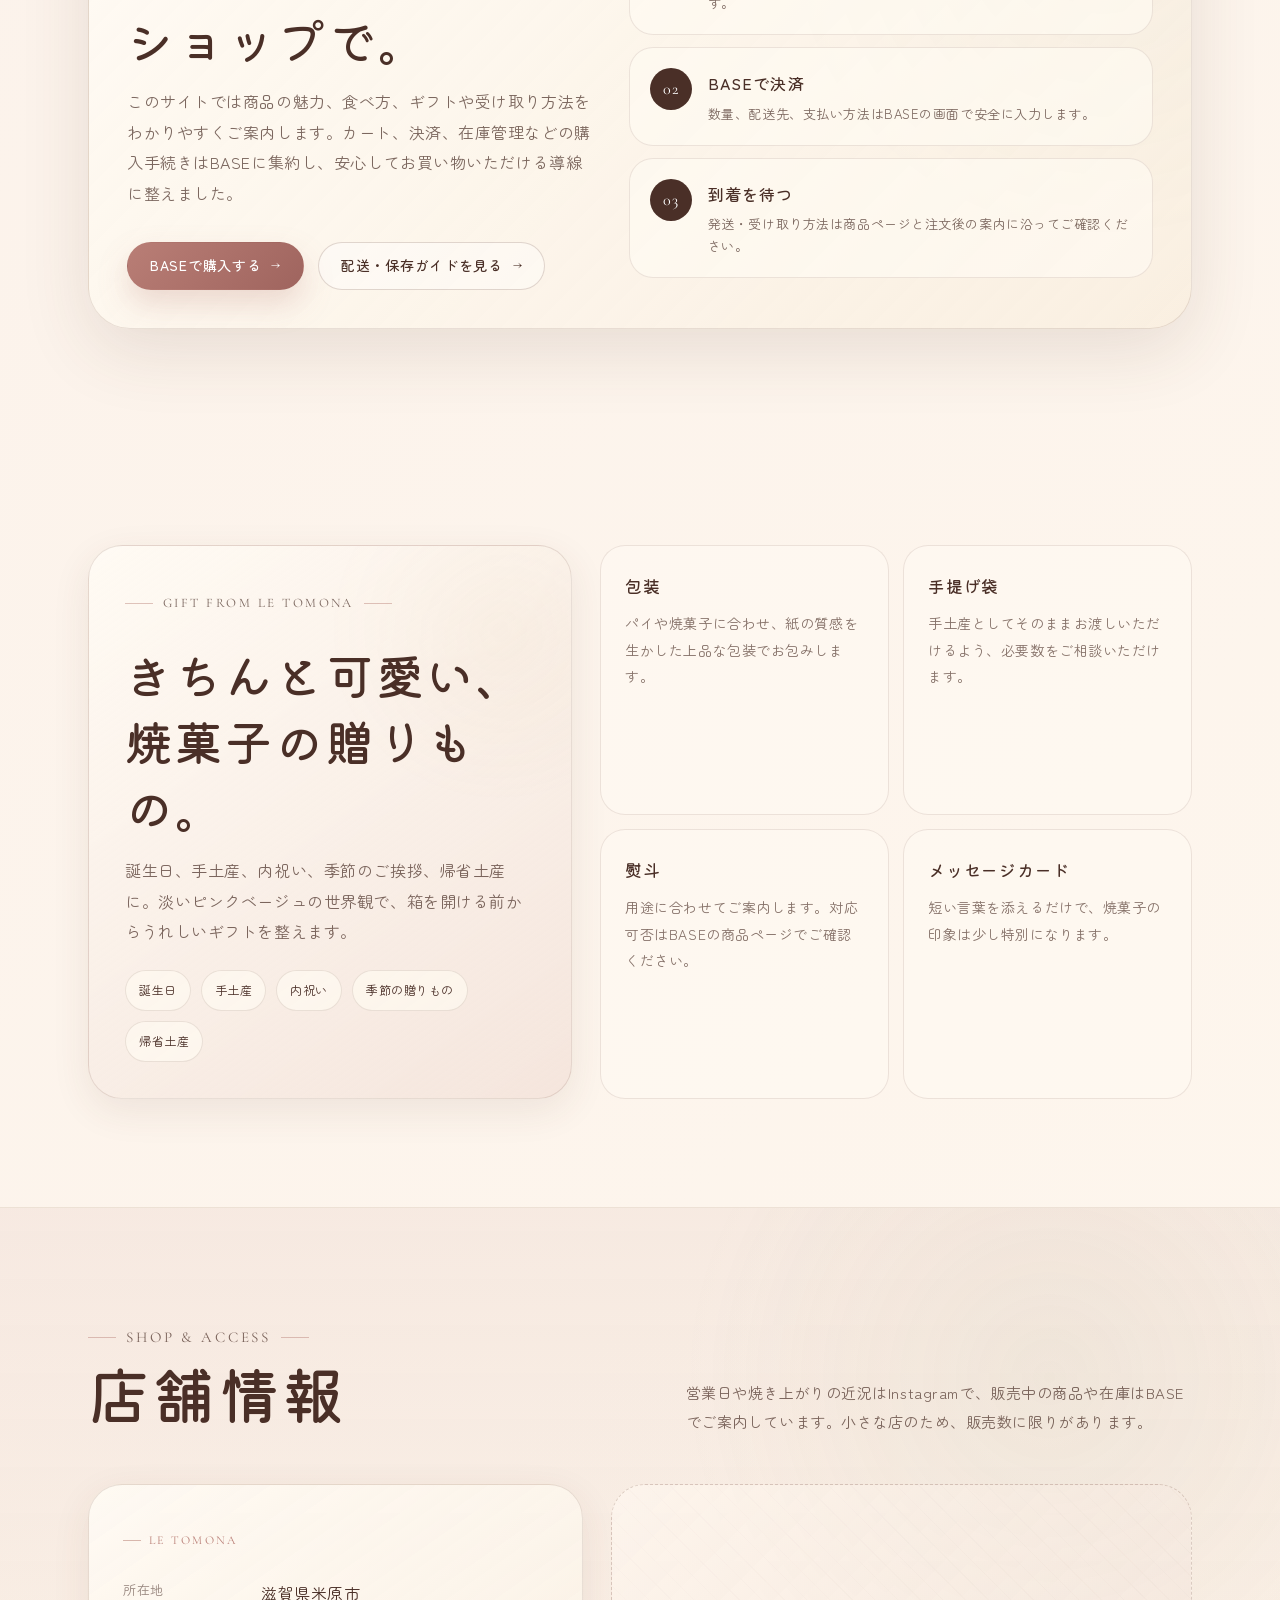
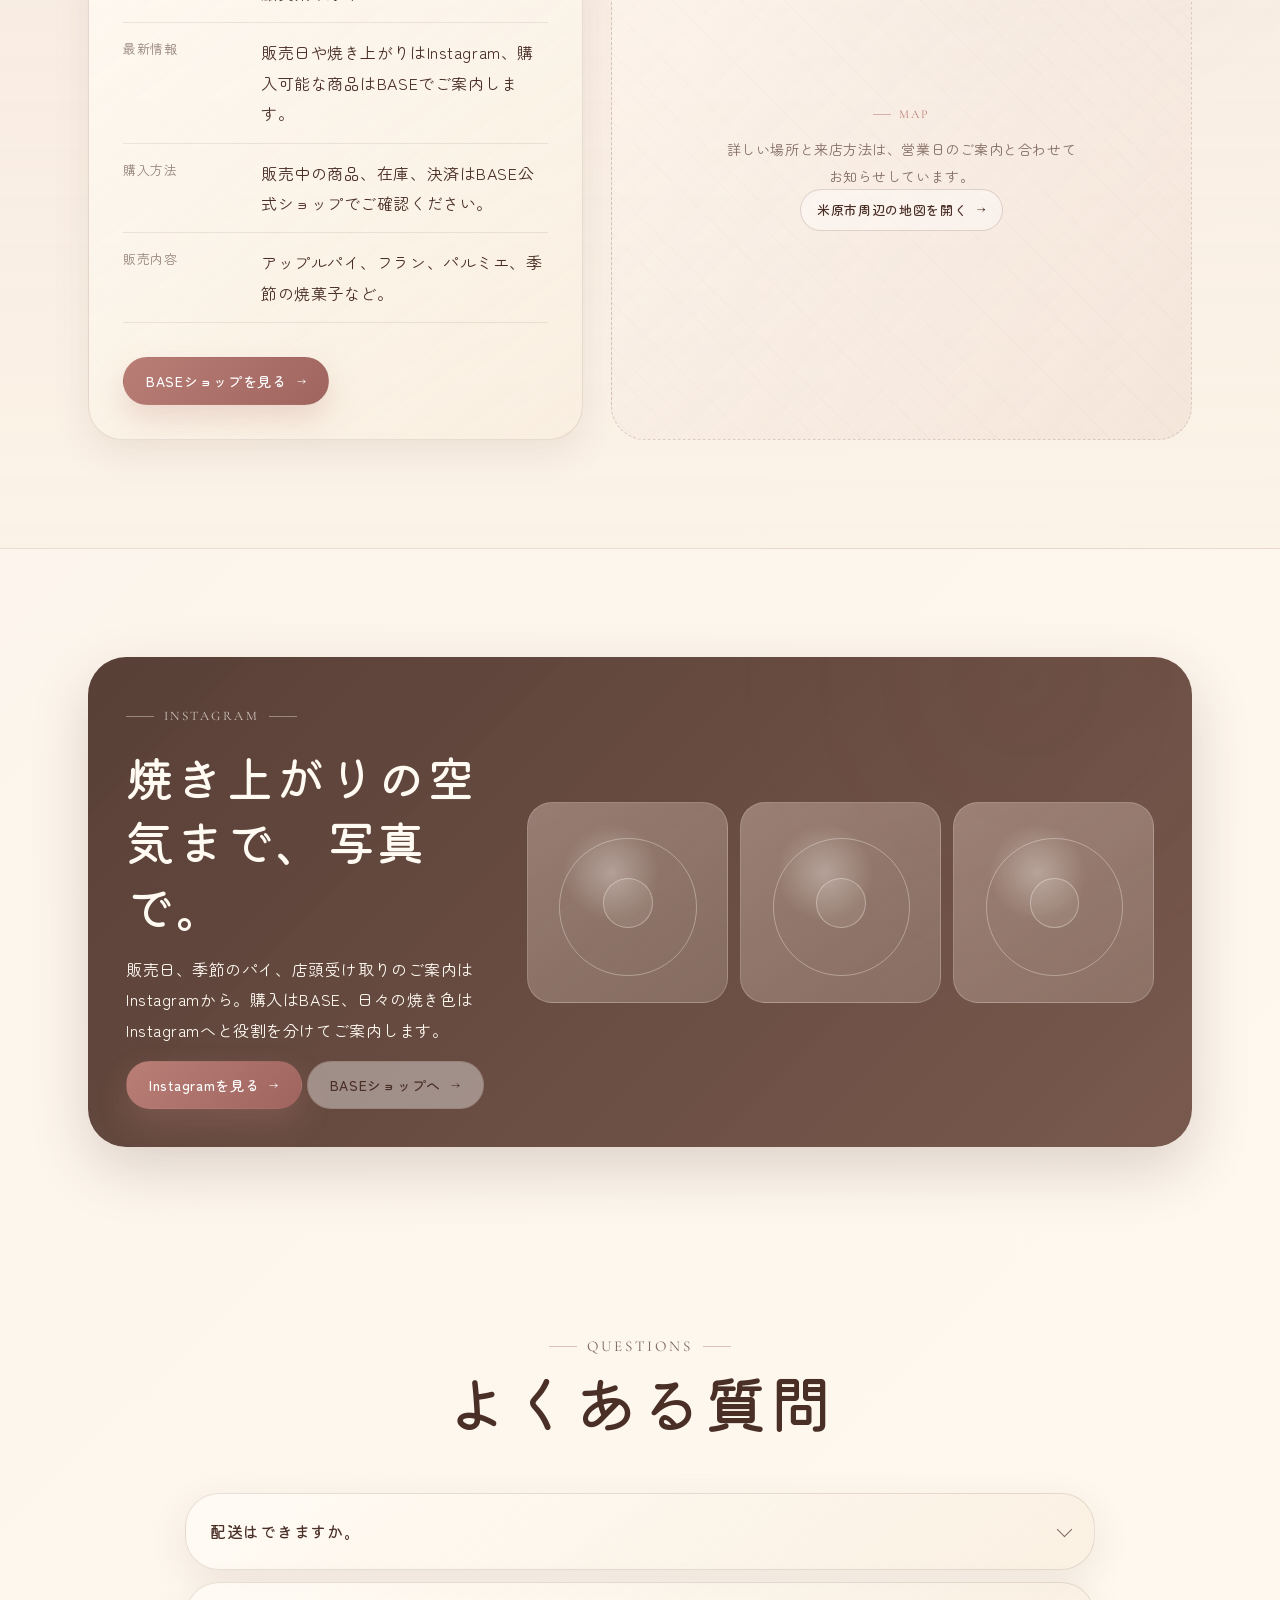
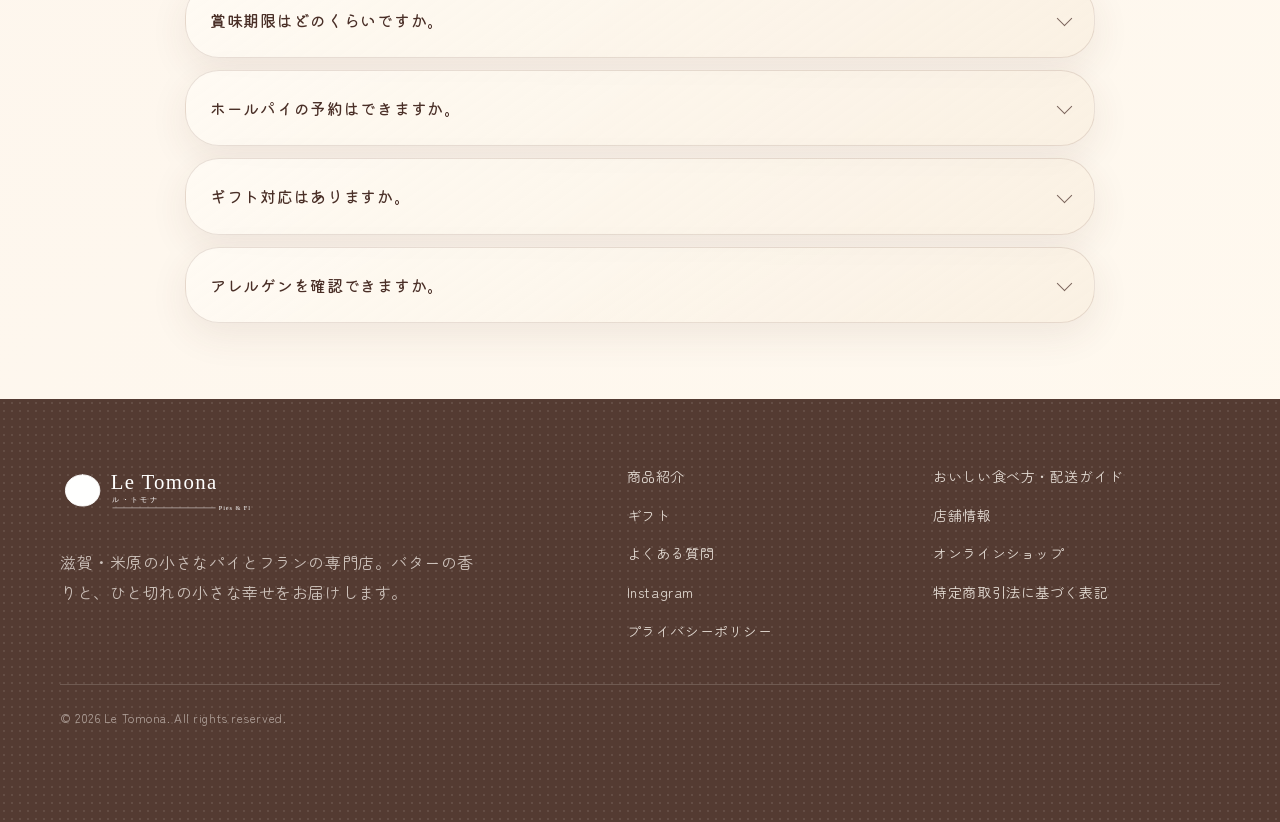
==== commit 581c3e7b: "Polish typography photos and scroll motion" ====
--- a/index.html
+++ b/index.html
@@ -12,7 +12,7 @@
   <link rel="icon" href="assets/favicon.svg" type="image/svg+xml">
   <link rel="preconnect" href="https://fonts.googleapis.com">
   <link rel="preconnect" href="https://fonts.gstatic.com" crossorigin>
-  <link href="https://fonts.googleapis.com/css2?family=Cormorant+Garamond:wght@400;500;600&family=Noto+Sans+JP:wght@400;500;600&family=Noto+Serif+JP:wght@400;500;600&display=swap" rel="stylesheet">
+  <link href="https://fonts.googleapis.com/css2?family=Cormorant+Garamond:wght@400;500;600&family=Kiwi+Maru:wght@400;500&family=Zen+Maru+Gothic:wght@400;500;700&display=swap" rel="stylesheet">
   <link rel="stylesheet" href="styles.css">
 </head>
 <body>
@@ -57,7 +57,7 @@
         <a class="instagram-note" href="https://www.instagram.com/le_tomona?igsh=bzFsZndmN2lub2E0" target="_blank" rel="noopener">販売日や焼き上がりの様子はInstagramでもお知らせしています</a>
       </div>
       <div class="hero-visual reveal">
-        <figure class="hero-card">
+        <figure class="hero-card" data-parallax="0.07">
           <img src="assets/hero-pie.svg" width="740" height="640" alt="焼きたてのパイとラベルを描いた、Le Tomonaのメインビジュアル">
           <figcaption class="hero-ribbon">Petit<br>bonheur</figcaption>
         </figure>
@@ -99,6 +99,31 @@
       </div>
     </section>
 
+
+
+    <section class="section photo-section" aria-labelledby="photo-title">
+      <div class="section-title reveal">
+        <div>
+          <p class="eyebrow">Photo diary</p>
+          <h2 id="photo-title">焼き上がりの気配まで、やさしく。</h2>
+        </div>
+        <p>イラストだけでは伝わりにくい温度感を、写真のようなやわらかなビジュアルで補いました。工房、看板パイ、ギフトの印象をひと目で感じられる構成です。</p>
+      </div>
+      <div class="photo-grid">
+        <figure class="photo-card photo-card-large reveal" data-parallax="0.05">
+          <img src="assets/photo-atelier.svg" width="960" height="680" alt="Le Tomonaの工房と焼きたての準備をイメージした写真風ビジュアル" loading="lazy">
+          <figcaption><span>Atelier</span>小さな工房で、焼き色を見ながら。</figcaption>
+        </figure>
+        <figure class="photo-card reveal" data-parallax="0.03">
+          <img src="assets/photo-apple-pie.svg" width="960" height="680" alt="アップルパイと紅茶をイメージした写真風ビジュアル" loading="lazy">
+          <figcaption><span>Tea time</span>温めて香る、午後のひと切れ。</figcaption>
+        </figure>
+        <figure class="photo-card reveal" data-parallax="0.04">
+          <img src="assets/photo-gift.svg" width="960" height="680" alt="焼菓子ギフトの包装をイメージした写真風ビジュアル" loading="lazy">
+          <figcaption><span>Gift</span>箱を開ける前から、やさしく。</figcaption>
+        </figure>
+      </div>
+    </section>
 
     <section class="section section-tight" aria-labelledby="scene-title">
       <div class="section-title center reveal">
--- a/styles.css
+++ b/styles.css
@@ -22,9 +22,10 @@
   --radius-md: 24px;
   --radius-sm: 15px;
   --max: 1160px;
-  --serif: "Cormorant Garamond", "Times New Roman", "Yu Mincho", "YuMincho", "Hiragino Mincho ProN", serif;
-  --jp: "Noto Serif JP", "Yu Mincho", "YuMincho", "Hiragino Mincho ProN", serif;
-  --sans: "Noto Sans JP", "Hiragino Sans", "Yu Gothic", system-ui, sans-serif;
+  --serif: "Cormorant Garamond", "Times New Roman", serif;
+  --jp: "Zen Maru Gothic", "Hiragino Maru Gothic ProN", "Yu Gothic", system-ui, sans-serif;
+  --sans: "Zen Maru Gothic", "Hiragino Maru Gothic ProN", "Yu Gothic", system-ui, sans-serif;
+  --cute: "Kiwi Maru", "Zen Maru Gothic", "Hiragino Maru Gothic ProN", serif;
 }
 
 * {
@@ -1930,3 +1931,238 @@
     padding-right: 20px;
   }
 }
+
+/* Typography, photo visuals, and richer scroll motion */
+html {
+  --scroll-progress: 0;
+  --scroll-y: 0px;
+}
+
+.scroll-progress {
+  position: fixed;
+  top: 0;
+  left: 0;
+  width: calc(var(--scroll-progress) * 100%);
+  height: 3px;
+  z-index: 200;
+  pointer-events: none;
+  background: linear-gradient(90deg, var(--rose-300), var(--gold), var(--pistachio));
+  box-shadow: 0 2px 12px rgba(185,126,118,.22);
+}
+
+.site-header {
+  transition: background-color .24s ease, box-shadow .24s ease, transform .24s ease;
+}
+
+.site-header.is-scrolled {
+  background: rgba(255,250,242,.92);
+  box-shadow: 0 12px 36px rgba(74,47,39,.08);
+}
+
+body {
+  font-weight: 400;
+}
+
+.hero h1,
+.page-hero h1,
+.section-title h2,
+.section-title h1,
+.story-card-title,
+.gift-panel h2,
+.instagram-strip h2,
+.base-panel h2,
+.scene-card h3,
+.product-card h3,
+.guide-card h3,
+.gift-option h3,
+.craft-item h3,
+.faq-item summary {
+  font-family: var(--cute);
+  letter-spacing: .045em;
+}
+
+.hero h1,
+.page-hero h1,
+.section-title h2,
+.section-title h1 {
+  line-height: 1.42;
+}
+
+.eyebrow,
+.label,
+.scene-number,
+.hero-shop-card span {
+  font-family: var(--serif);
+  letter-spacing: .19em;
+}
+
+.hero-card[data-parallax] {
+  transform: translate3d(0, calc(var(--parallax-y, 0px) * -1), 0);
+  transition: transform .18s linear;
+}
+
+[data-parallax]:not(.hero-card) {
+  transform: translate3d(0, var(--parallax-y, 0px), 0);
+  transition: transform .18s linear;
+}
+
+.photo-section {
+  padding-top: 88px;
+}
+
+.photo-grid {
+  display: grid;
+  grid-template-columns: 1.1fr .9fr;
+  gap: 22px;
+  align-items: stretch;
+}
+
+.photo-card {
+  position: relative;
+  min-height: 310px;
+  margin: 0;
+  border: 1px solid rgba(117,82,69,.16);
+  border-radius: 34px;
+  overflow: hidden;
+  box-shadow: var(--shadow);
+  background: rgba(255,250,242,.58);
+  isolation: isolate;
+}
+
+.photo-card-large {
+  grid-row: span 2;
+  min-height: 650px;
+}
+
+.photo-card img {
+  width: 100%;
+  height: 100%;
+  min-height: inherit;
+  display: block;
+  object-fit: cover;
+  transform: scale(1.02);
+  transition: transform .8s ease, filter .8s ease;
+}
+
+.photo-card::after {
+  content: "";
+  position: absolute;
+  inset: 0;
+  z-index: 1;
+  background:
+    linear-gradient(180deg, transparent 42%, rgba(74,47,39,.54)),
+    radial-gradient(circle at 20% 14%, rgba(255,255,255,.34), transparent 30%);
+  pointer-events: none;
+}
+
+.photo-card:hover img {
+  transform: scale(1.055);
+  filter: saturate(1.05) contrast(1.02);
+}
+
+.photo-card figcaption {
+  position: absolute;
+  left: 22px;
+  right: 22px;
+  bottom: 20px;
+  z-index: 2;
+  color: #fffaf2;
+  font-family: var(--cute);
+  font-size: 17px;
+  line-height: 1.7;
+  text-shadow: 0 2px 16px rgba(74,47,39,.34);
+}
+
+.photo-card figcaption span {
+  display: block;
+  margin-bottom: 4px;
+  font-family: var(--serif);
+  font-size: 12px;
+  letter-spacing: .19em;
+  text-transform: uppercase;
+  color: rgba(255,250,242,.76);
+}
+
+.reveal {
+  transform: translateY(24px) scale(.985);
+  filter: blur(6px);
+}
+
+.reveal.is-visible {
+  transform: translateY(0) scale(1);
+  filter: blur(0);
+}
+
+.reveal.reveal-soft {
+  transition-duration: .9s;
+}
+
+@media (prefers-reduced-motion: reduce) {
+  .scroll-progress {
+    display: none;
+  }
+
+  .photo-card img,
+  .hero-card[data-parallax],
+  [data-parallax]:not(.hero-card) {
+    transform: none !important;
+  }
+
+  .reveal {
+    filter: none;
+  }
+}
+
+@media (max-width: 1020px) {
+  .photo-grid {
+    grid-template-columns: 1fr;
+  }
+
+  .photo-card-large,
+  .photo-card {
+    min-height: 360px;
+  }
+}
+
+@media (max-width: 780px) {
+  .photo-section {
+    padding-top: 72px;
+  }
+
+  .photo-card-large,
+  .photo-card {
+    min-height: 300px;
+    border-radius: 28px;
+  }
+
+  .photo-card figcaption {
+    left: 18px;
+    right: 18px;
+    bottom: 16px;
+    font-size: 15px;
+  }
+}
+
+.reveal {
+  transition-delay: var(--reveal-delay, 0ms);
+}
+
+.reveal.is-visible[data-parallax] {
+  transform: translate3d(0, var(--parallax-y, 0px), 0) scale(1);
+}
+
+.page-photo-badge {
+  padding: 0;
+  overflow: hidden;
+}
+
+.page-photo-badge img {
+  width: 100%;
+  aspect-ratio: 4 / 3;
+  object-fit: cover;
+  display: block;
+}
+
+.page-photo-badge p {
+  padding: 18px 22px 22px;
+}
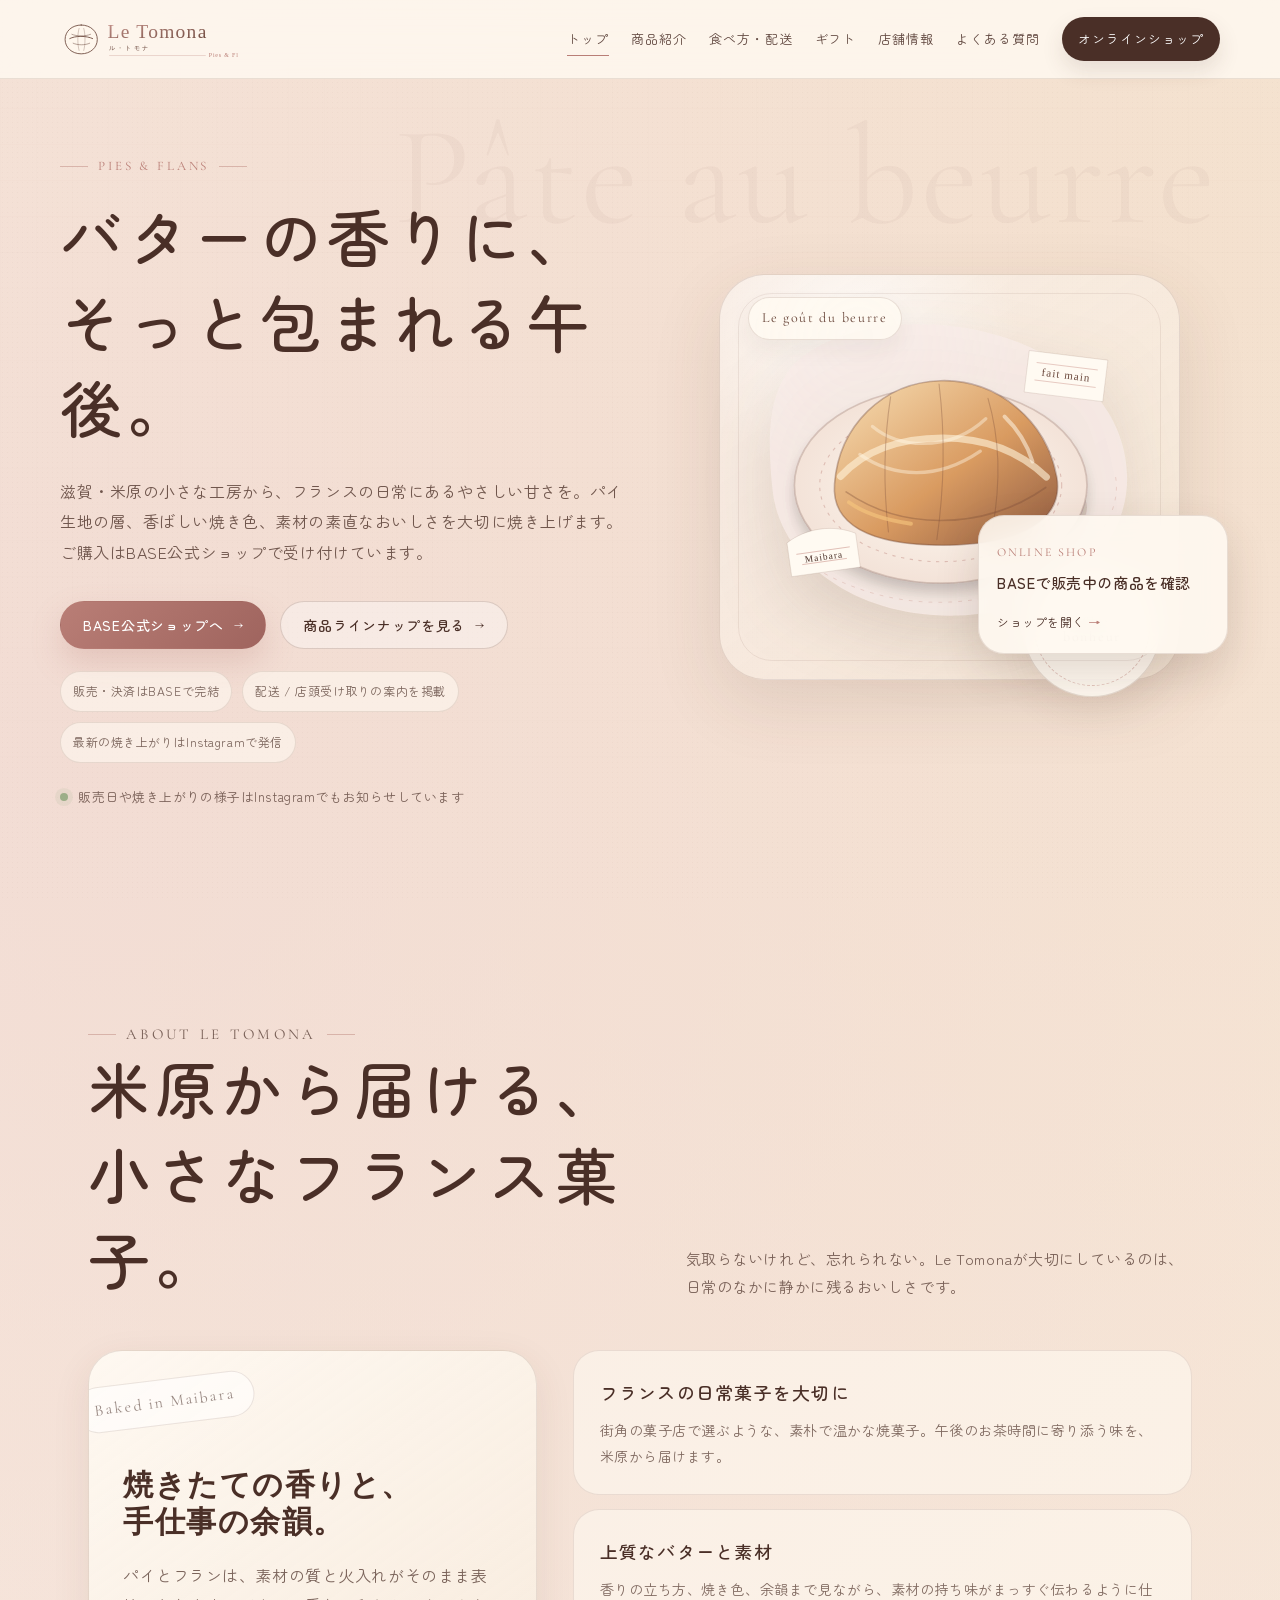
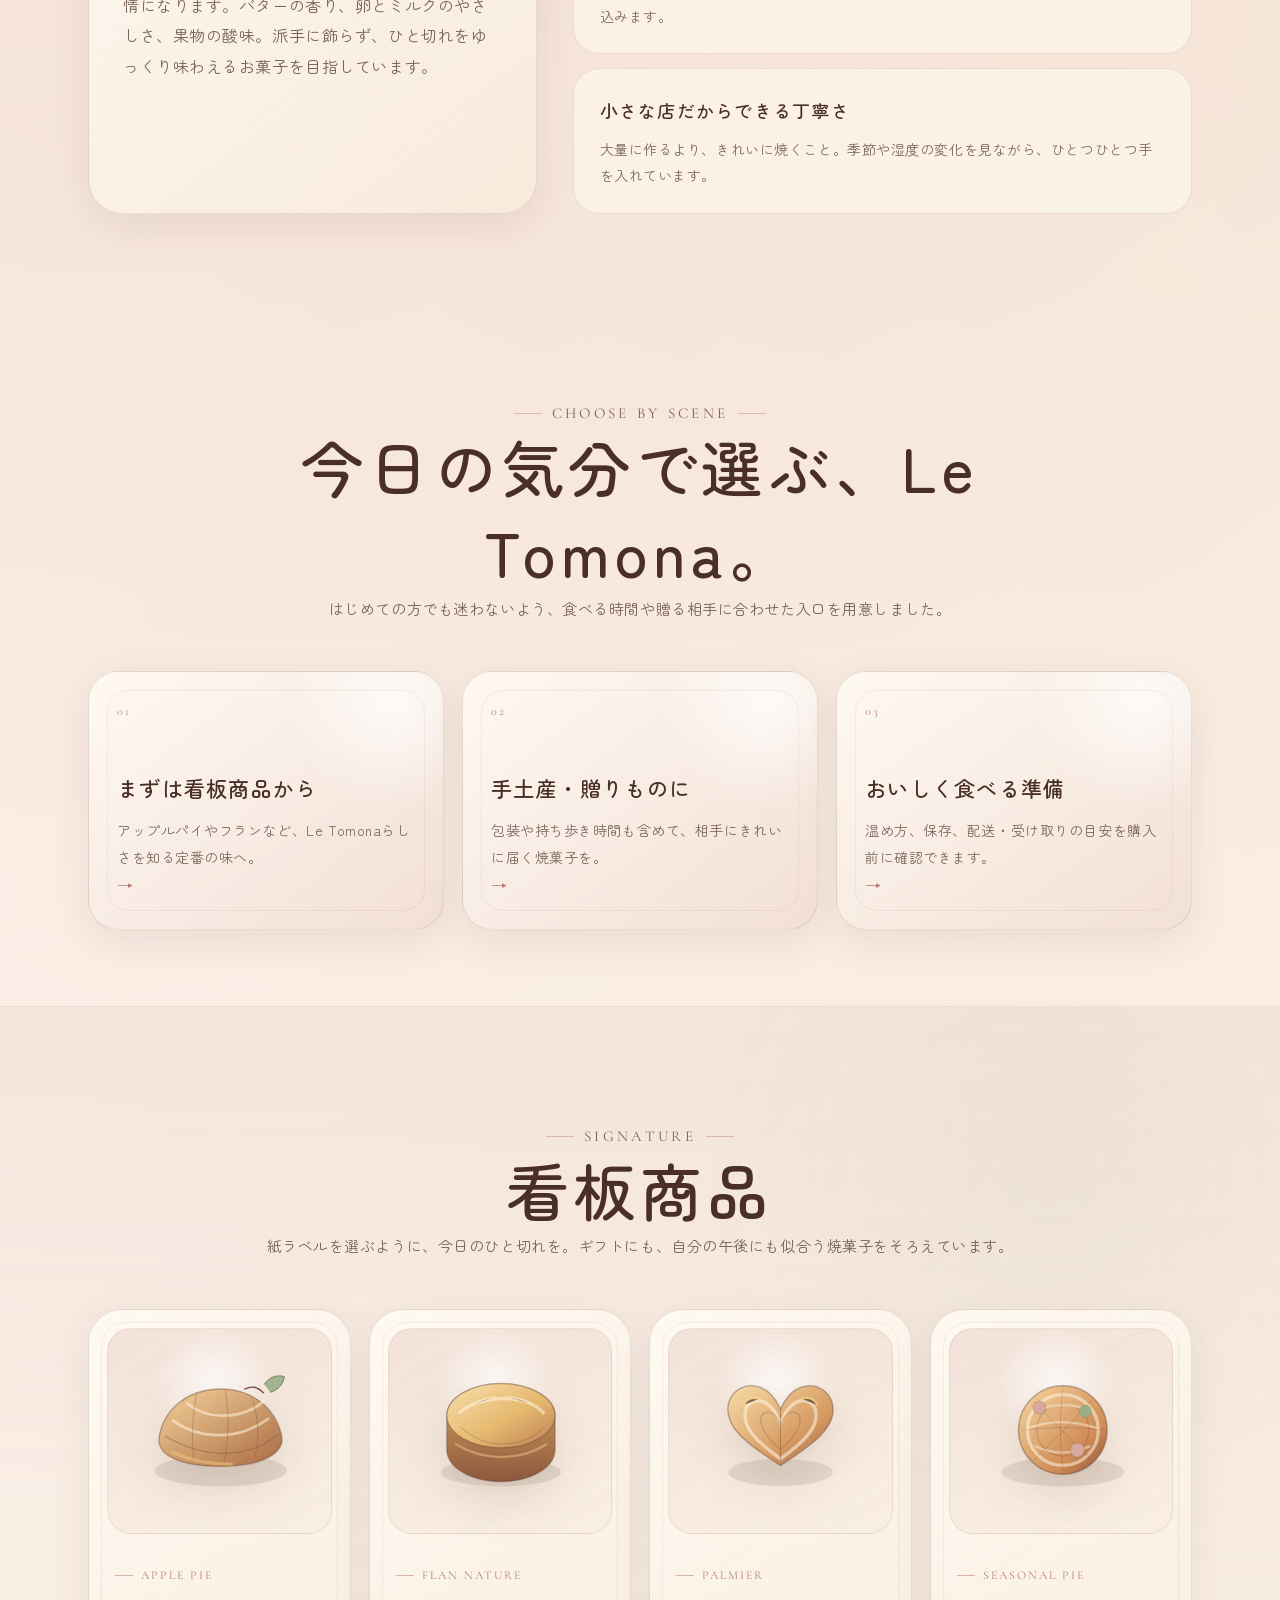
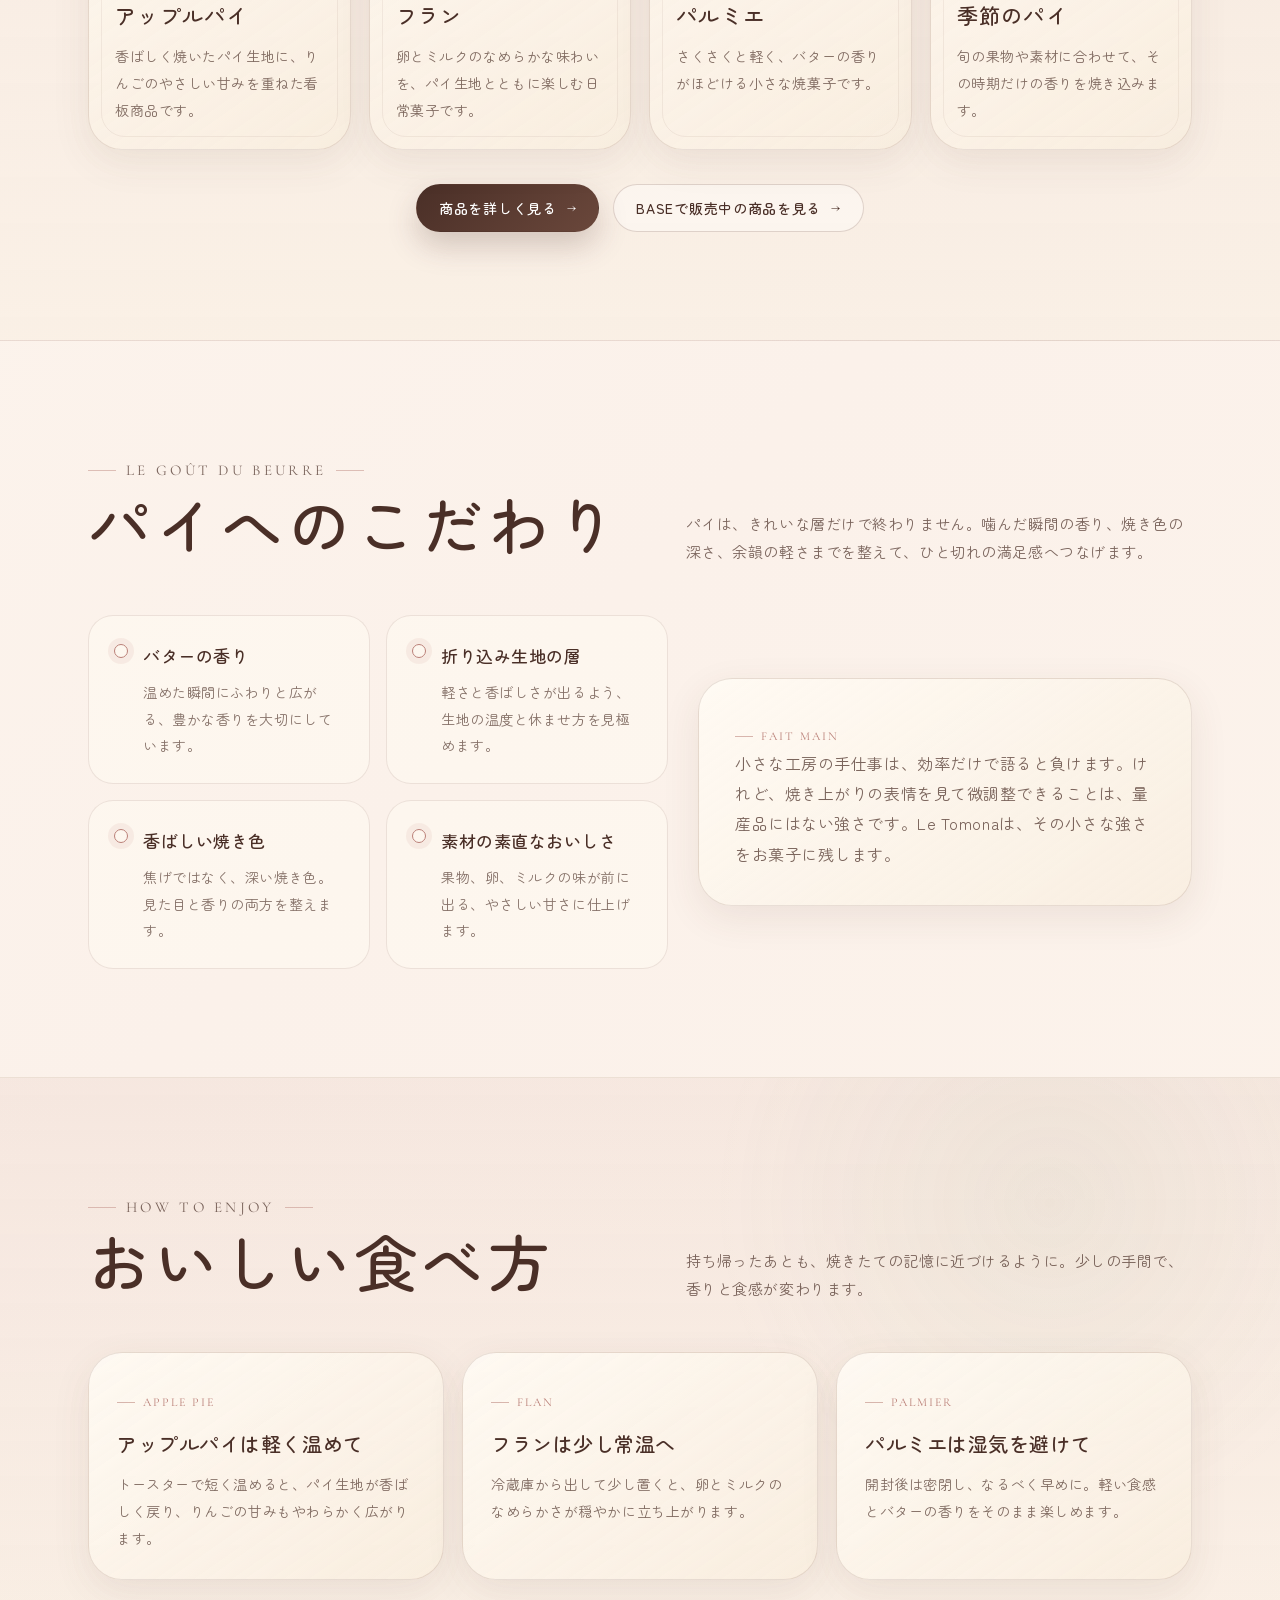
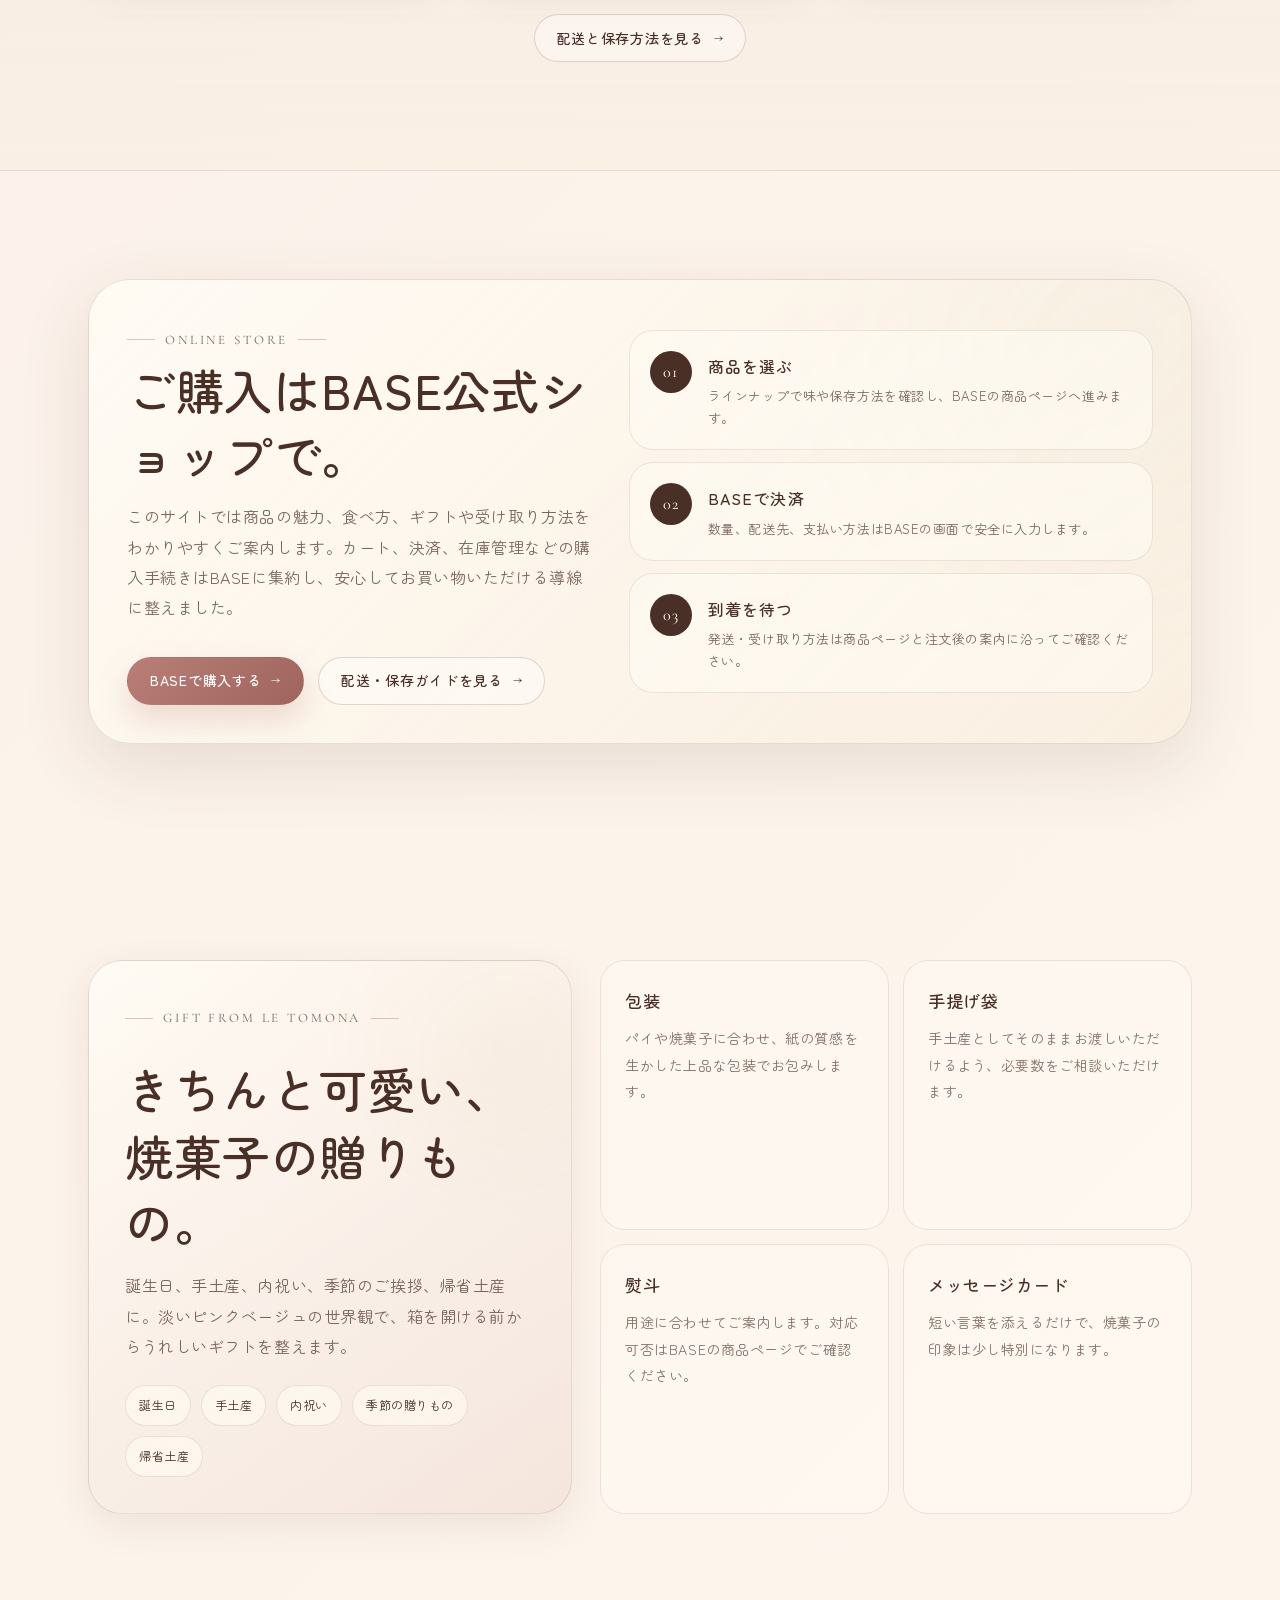
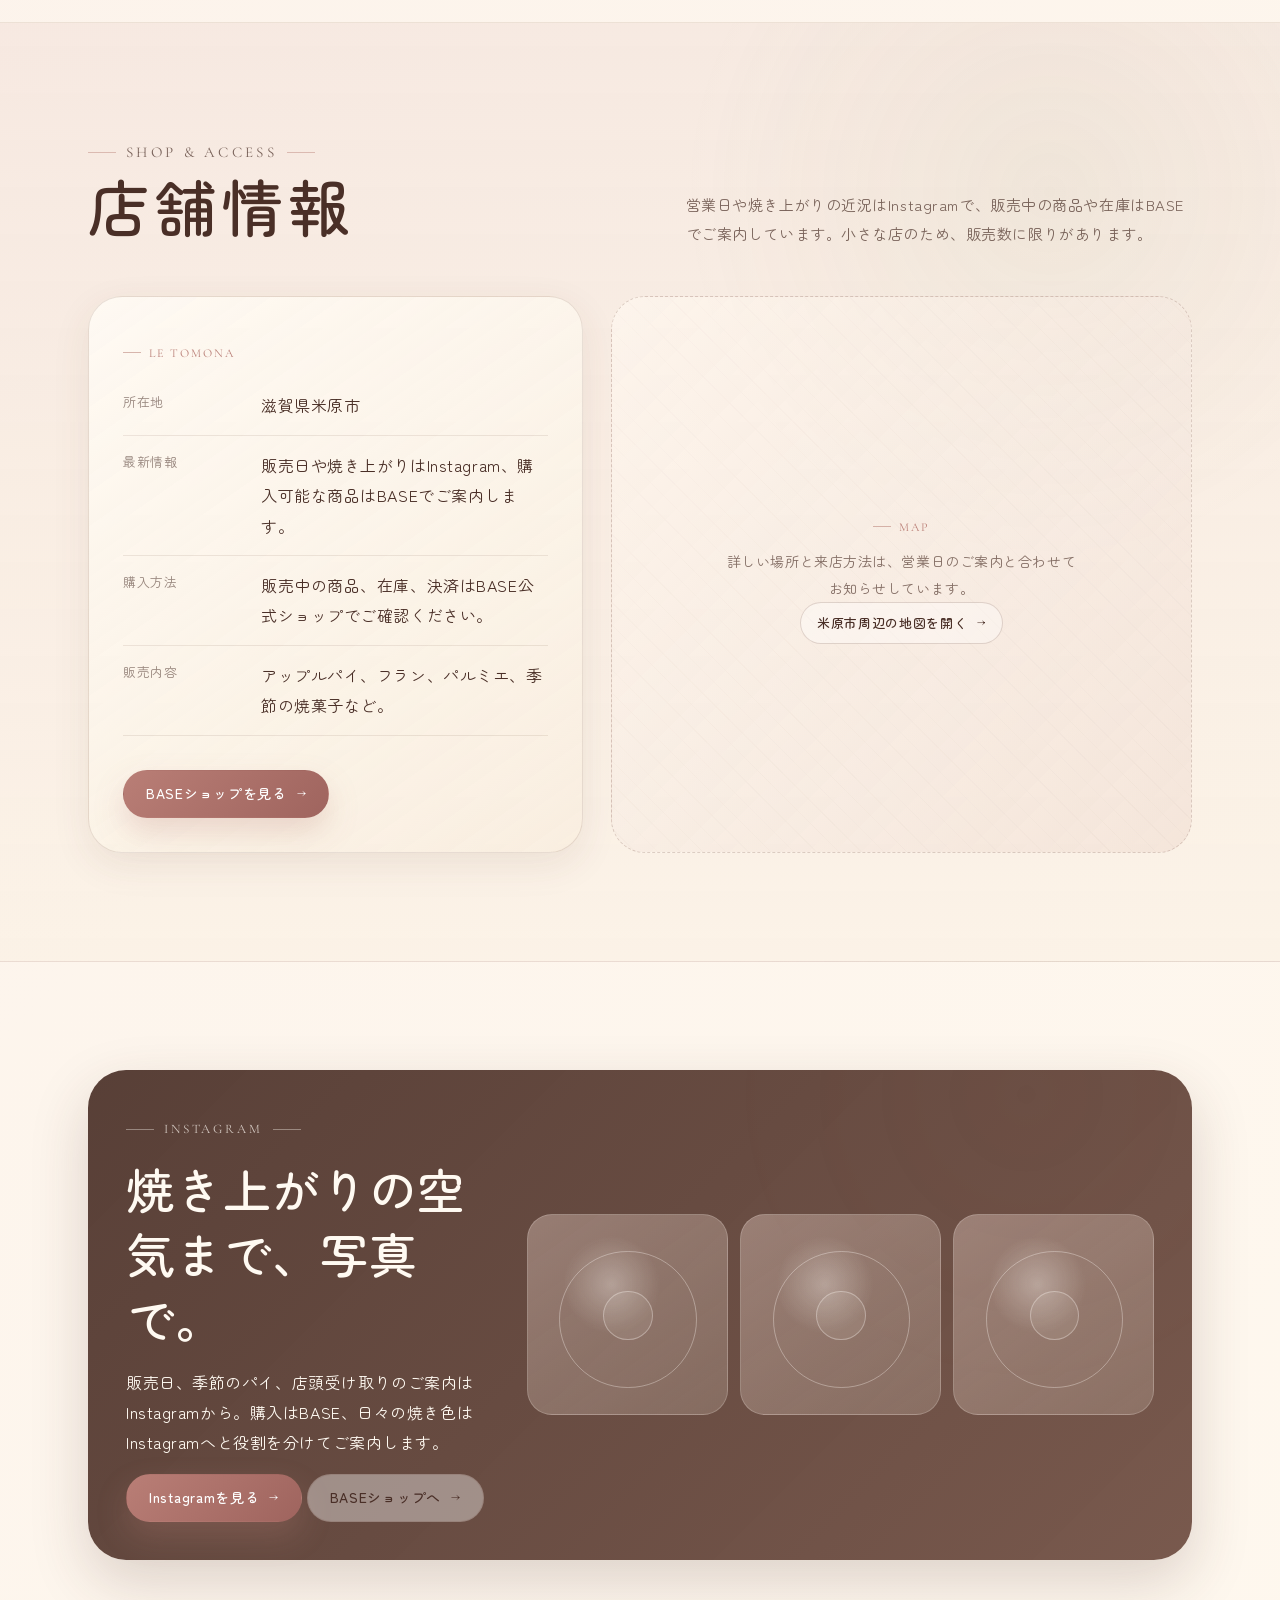
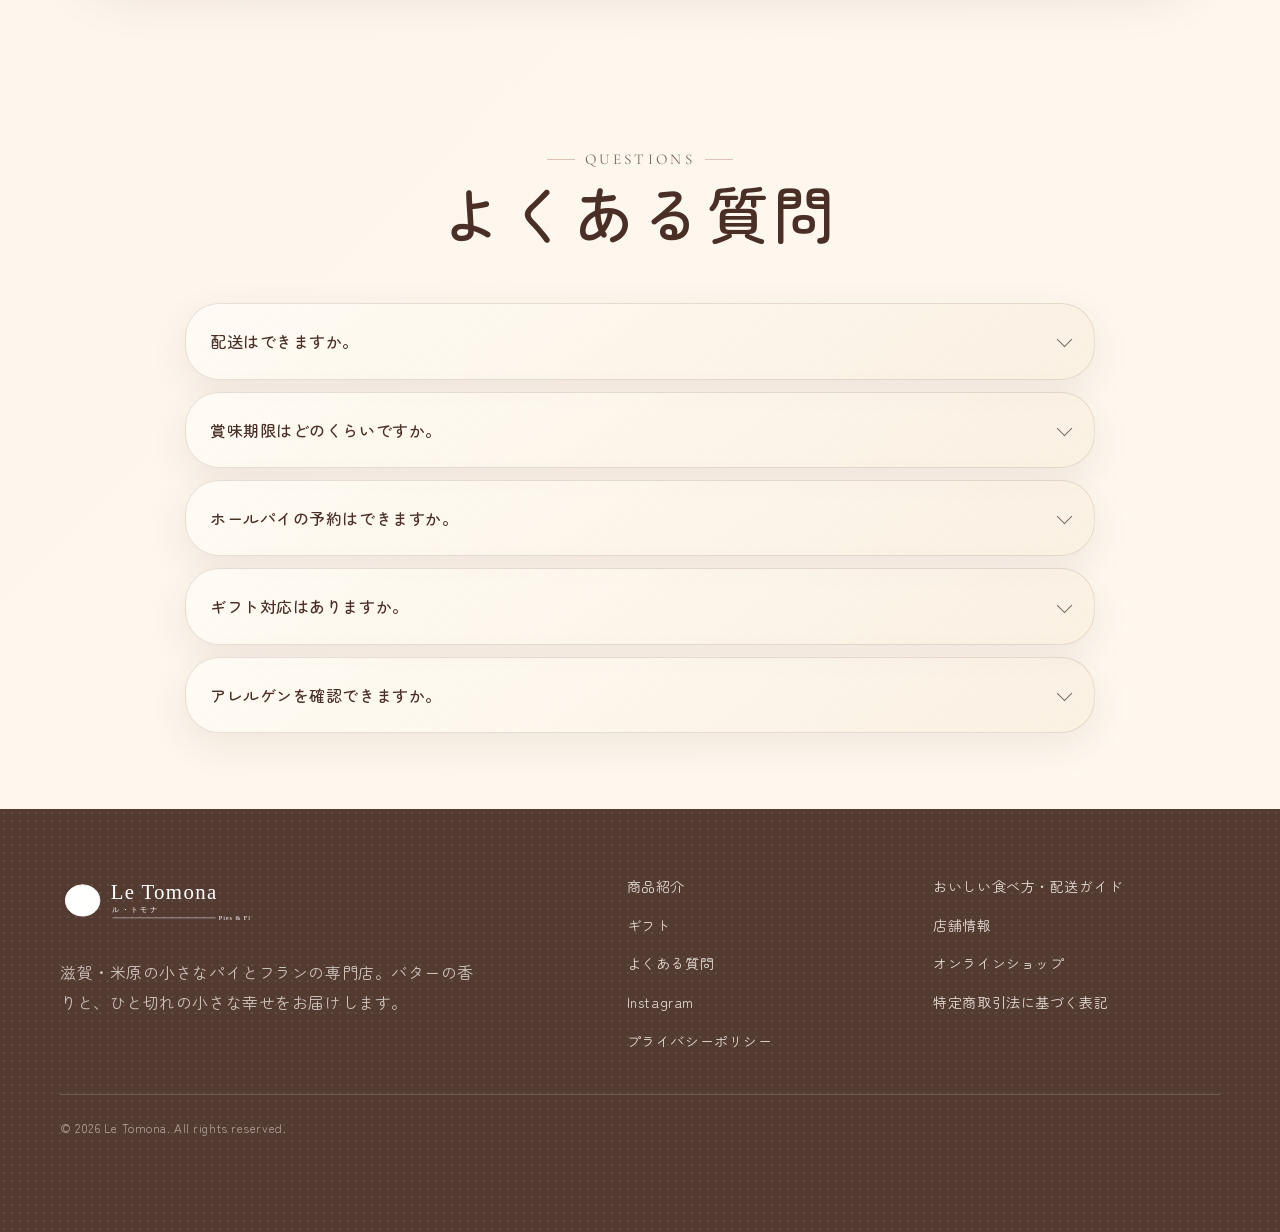
==== commit c4877ea1: "Merge branch 'main' into codex/analyze-and-improve-website-design-b9xyhc" ====
--- a/index.html
+++ b/index.html
@@ -100,31 +100,6 @@
     </section>
 
 
-
-    <section class="section photo-section" aria-labelledby="photo-title">
-      <div class="section-title reveal">
-        <div>
-          <p class="eyebrow">Photo diary</p>
-          <h2 id="photo-title">焼き上がりの気配まで、やさしく。</h2>
-        </div>
-        <p>イラストだけでは伝わりにくい温度感を、写真のようなやわらかなビジュアルで補いました。工房、看板パイ、ギフトの印象をひと目で感じられる構成です。</p>
-      </div>
-      <div class="photo-grid">
-        <figure class="photo-card photo-card-large reveal" data-parallax="0.05">
-          <img src="assets/photo-atelier.svg" width="960" height="680" alt="Le Tomonaの工房と焼きたての準備をイメージした写真風ビジュアル" loading="lazy">
-          <figcaption><span>Atelier</span>小さな工房で、焼き色を見ながら。</figcaption>
-        </figure>
-        <figure class="photo-card reveal" data-parallax="0.03">
-          <img src="assets/photo-apple-pie.svg" width="960" height="680" alt="アップルパイと紅茶をイメージした写真風ビジュアル" loading="lazy">
-          <figcaption><span>Tea time</span>温めて香る、午後のひと切れ。</figcaption>
-        </figure>
-        <figure class="photo-card reveal" data-parallax="0.04">
-          <img src="assets/photo-gift.svg" width="960" height="680" alt="焼菓子ギフトの包装をイメージした写真風ビジュアル" loading="lazy">
-          <figcaption><span>Gift</span>箱を開ける前から、やさしく。</figcaption>
-        </figure>
-      </div>
-    </section>
-
     <section class="section section-tight" aria-labelledby="scene-title">
       <div class="section-title center reveal">
         <p class="eyebrow">Choose by scene</p>
--- a/styles.css
+++ b/styles.css
@@ -1931,238 +1931,3 @@
     padding-right: 20px;
   }
 }
-
-/* Typography, photo visuals, and richer scroll motion */
-html {
-  --scroll-progress: 0;
-  --scroll-y: 0px;
-}
-
-.scroll-progress {
-  position: fixed;
-  top: 0;
-  left: 0;
-  width: calc(var(--scroll-progress) * 100%);
-  height: 3px;
-  z-index: 200;
-  pointer-events: none;
-  background: linear-gradient(90deg, var(--rose-300), var(--gold), var(--pistachio));
-  box-shadow: 0 2px 12px rgba(185,126,118,.22);
-}
-
-.site-header {
-  transition: background-color .24s ease, box-shadow .24s ease, transform .24s ease;
-}
-
-.site-header.is-scrolled {
-  background: rgba(255,250,242,.92);
-  box-shadow: 0 12px 36px rgba(74,47,39,.08);
-}
-
-body {
-  font-weight: 400;
-}
-
-.hero h1,
-.page-hero h1,
-.section-title h2,
-.section-title h1,
-.story-card-title,
-.gift-panel h2,
-.instagram-strip h2,
-.base-panel h2,
-.scene-card h3,
-.product-card h3,
-.guide-card h3,
-.gift-option h3,
-.craft-item h3,
-.faq-item summary {
-  font-family: var(--cute);
-  letter-spacing: .045em;
-}
-
-.hero h1,
-.page-hero h1,
-.section-title h2,
-.section-title h1 {
-  line-height: 1.42;
-}
-
-.eyebrow,
-.label,
-.scene-number,
-.hero-shop-card span {
-  font-family: var(--serif);
-  letter-spacing: .19em;
-}
-
-.hero-card[data-parallax] {
-  transform: translate3d(0, calc(var(--parallax-y, 0px) * -1), 0);
-  transition: transform .18s linear;
-}
-
-[data-parallax]:not(.hero-card) {
-  transform: translate3d(0, var(--parallax-y, 0px), 0);
-  transition: transform .18s linear;
-}
-
-.photo-section {
-  padding-top: 88px;
-}
-
-.photo-grid {
-  display: grid;
-  grid-template-columns: 1.1fr .9fr;
-  gap: 22px;
-  align-items: stretch;
-}
-
-.photo-card {
-  position: relative;
-  min-height: 310px;
-  margin: 0;
-  border: 1px solid rgba(117,82,69,.16);
-  border-radius: 34px;
-  overflow: hidden;
-  box-shadow: var(--shadow);
-  background: rgba(255,250,242,.58);
-  isolation: isolate;
-}
-
-.photo-card-large {
-  grid-row: span 2;
-  min-height: 650px;
-}
-
-.photo-card img {
-  width: 100%;
-  height: 100%;
-  min-height: inherit;
-  display: block;
-  object-fit: cover;
-  transform: scale(1.02);
-  transition: transform .8s ease, filter .8s ease;
-}
-
-.photo-card::after {
-  content: "";
-  position: absolute;
-  inset: 0;
-  z-index: 1;
-  background:
-    linear-gradient(180deg, transparent 42%, rgba(74,47,39,.54)),
-    radial-gradient(circle at 20% 14%, rgba(255,255,255,.34), transparent 30%);
-  pointer-events: none;
-}
-
-.photo-card:hover img {
-  transform: scale(1.055);
-  filter: saturate(1.05) contrast(1.02);
-}
-
-.photo-card figcaption {
-  position: absolute;
-  left: 22px;
-  right: 22px;
-  bottom: 20px;
-  z-index: 2;
-  color: #fffaf2;
-  font-family: var(--cute);
-  font-size: 17px;
-  line-height: 1.7;
-  text-shadow: 0 2px 16px rgba(74,47,39,.34);
-}
-
-.photo-card figcaption span {
-  display: block;
-  margin-bottom: 4px;
-  font-family: var(--serif);
-  font-size: 12px;
-  letter-spacing: .19em;
-  text-transform: uppercase;
-  color: rgba(255,250,242,.76);
-}
-
-.reveal {
-  transform: translateY(24px) scale(.985);
-  filter: blur(6px);
-}
-
-.reveal.is-visible {
-  transform: translateY(0) scale(1);
-  filter: blur(0);
-}
-
-.reveal.reveal-soft {
-  transition-duration: .9s;
-}
-
-@media (prefers-reduced-motion: reduce) {
-  .scroll-progress {
-    display: none;
-  }
-
-  .photo-card img,
-  .hero-card[data-parallax],
-  [data-parallax]:not(.hero-card) {
-    transform: none !important;
-  }
-
-  .reveal {
-    filter: none;
-  }
-}
-
-@media (max-width: 1020px) {
-  .photo-grid {
-    grid-template-columns: 1fr;
-  }
-
-  .photo-card-large,
-  .photo-card {
-    min-height: 360px;
-  }
-}
-
-@media (max-width: 780px) {
-  .photo-section {
-    padding-top: 72px;
-  }
-
-  .photo-card-large,
-  .photo-card {
-    min-height: 300px;
-    border-radius: 28px;
-  }
-
-  .photo-card figcaption {
-    left: 18px;
-    right: 18px;
-    bottom: 16px;
-    font-size: 15px;
-  }
-}
-
-.reveal {
-  transition-delay: var(--reveal-delay, 0ms);
-}
-
-.reveal.is-visible[data-parallax] {
-  transform: translate3d(0, var(--parallax-y, 0px), 0) scale(1);
-}
-
-.page-photo-badge {
-  padding: 0;
-  overflow: hidden;
-}
-
-.page-photo-badge img {
-  width: 100%;
-  aspect-ratio: 4 / 3;
-  object-fit: cover;
-  display: block;
-}
-
-.page-photo-badge p {
-  padding: 18px 22px 22px;
-}
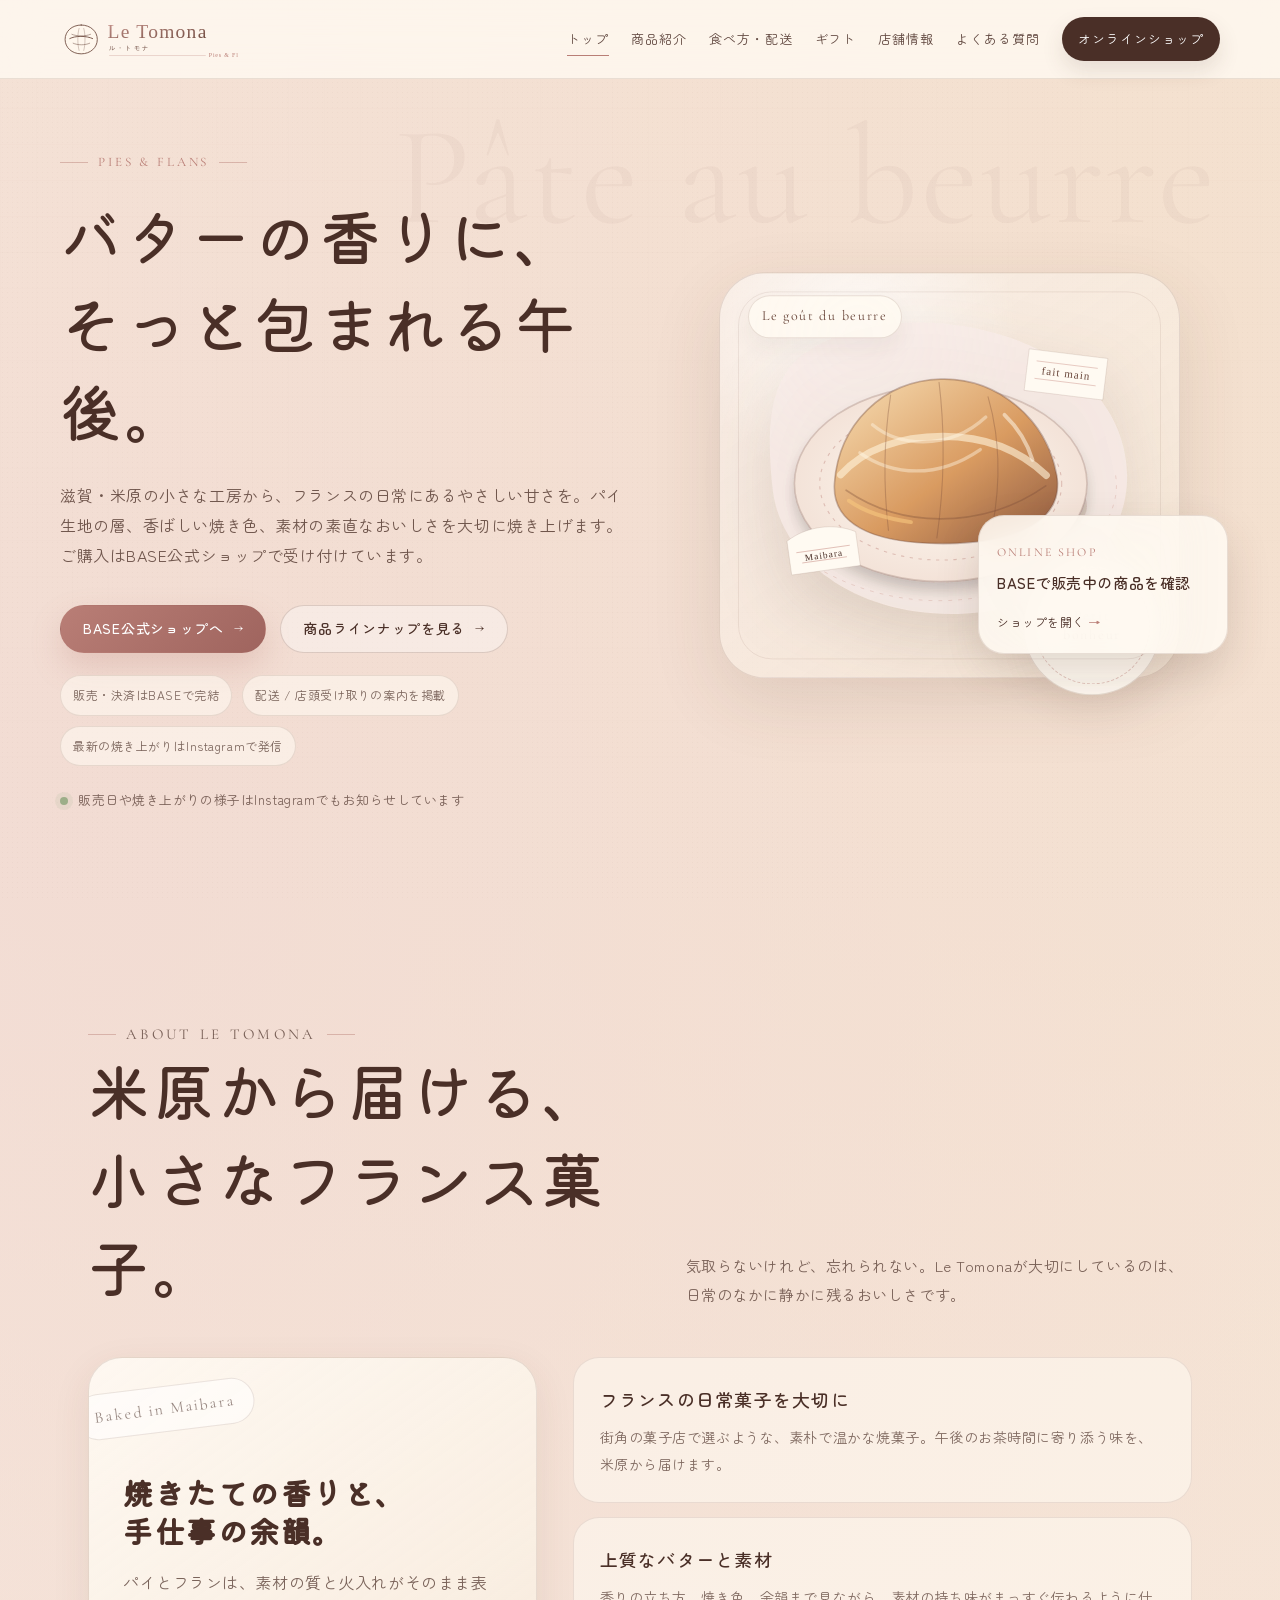
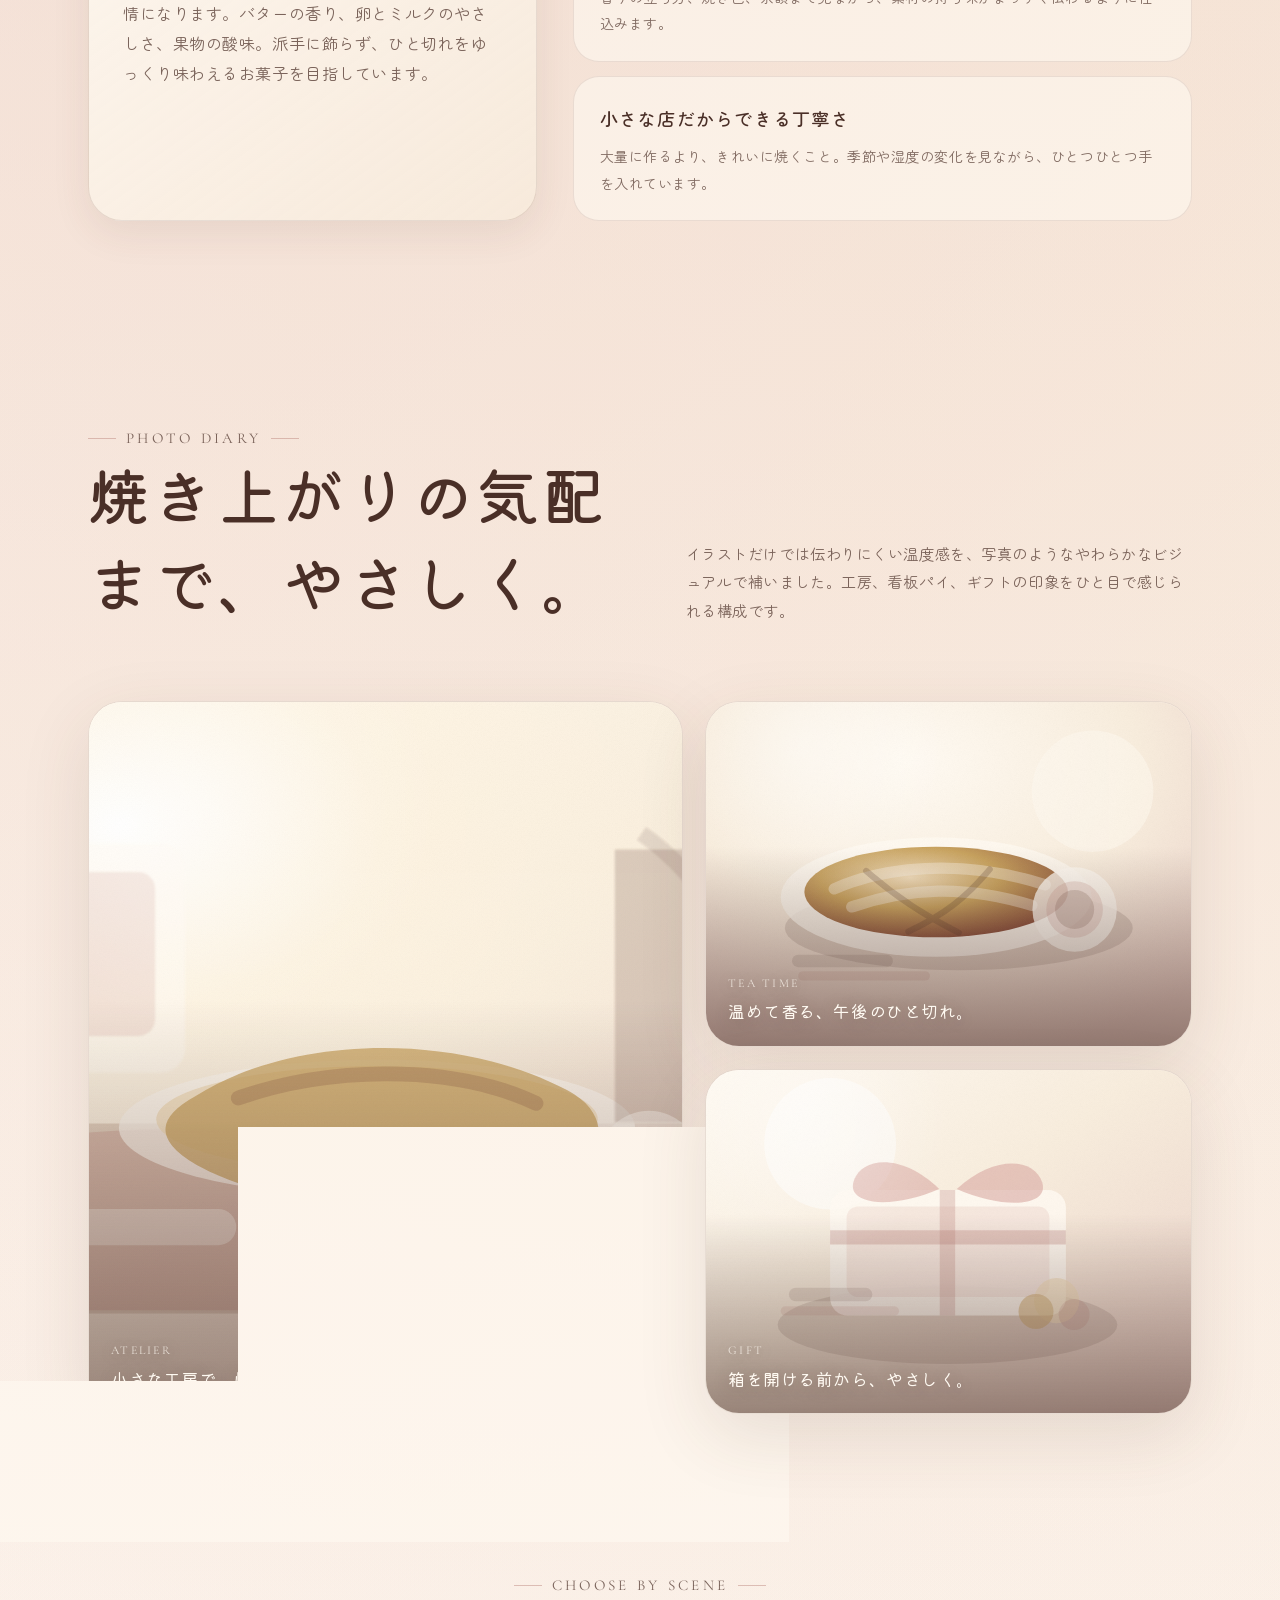
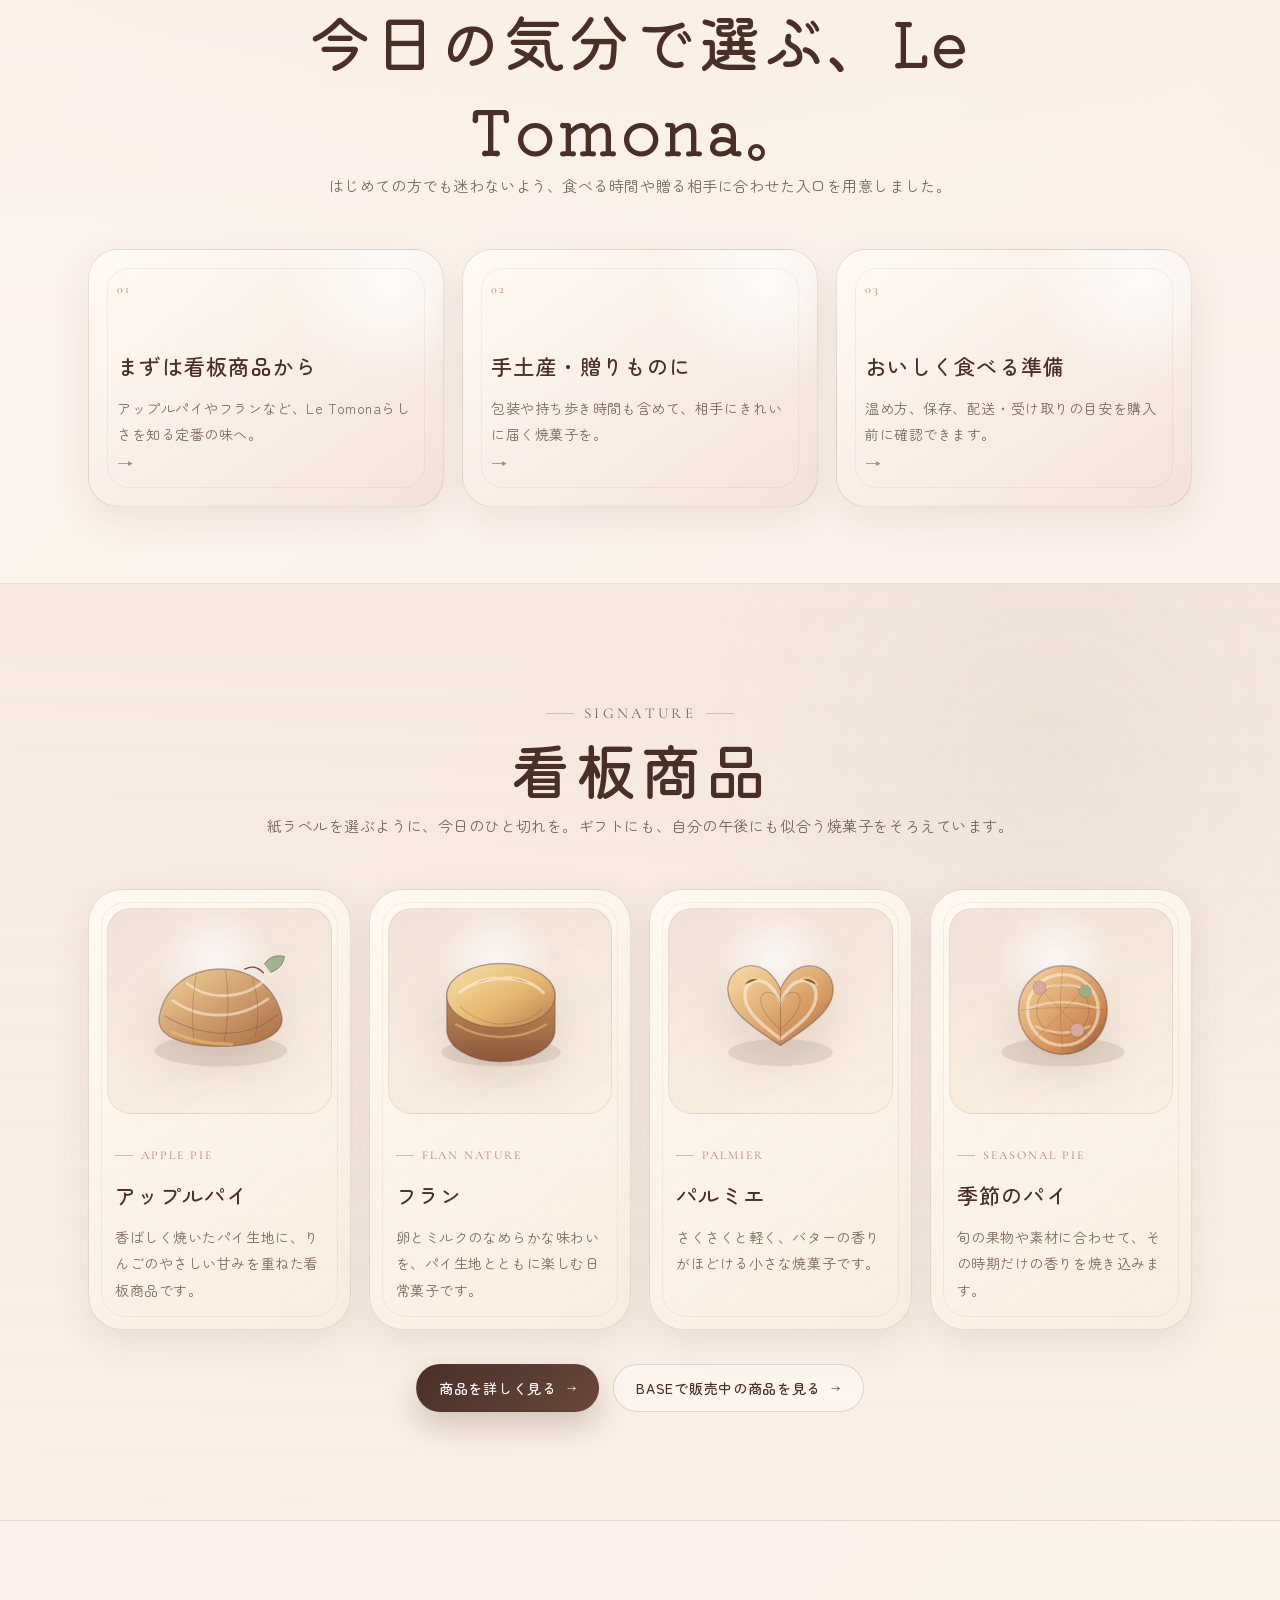
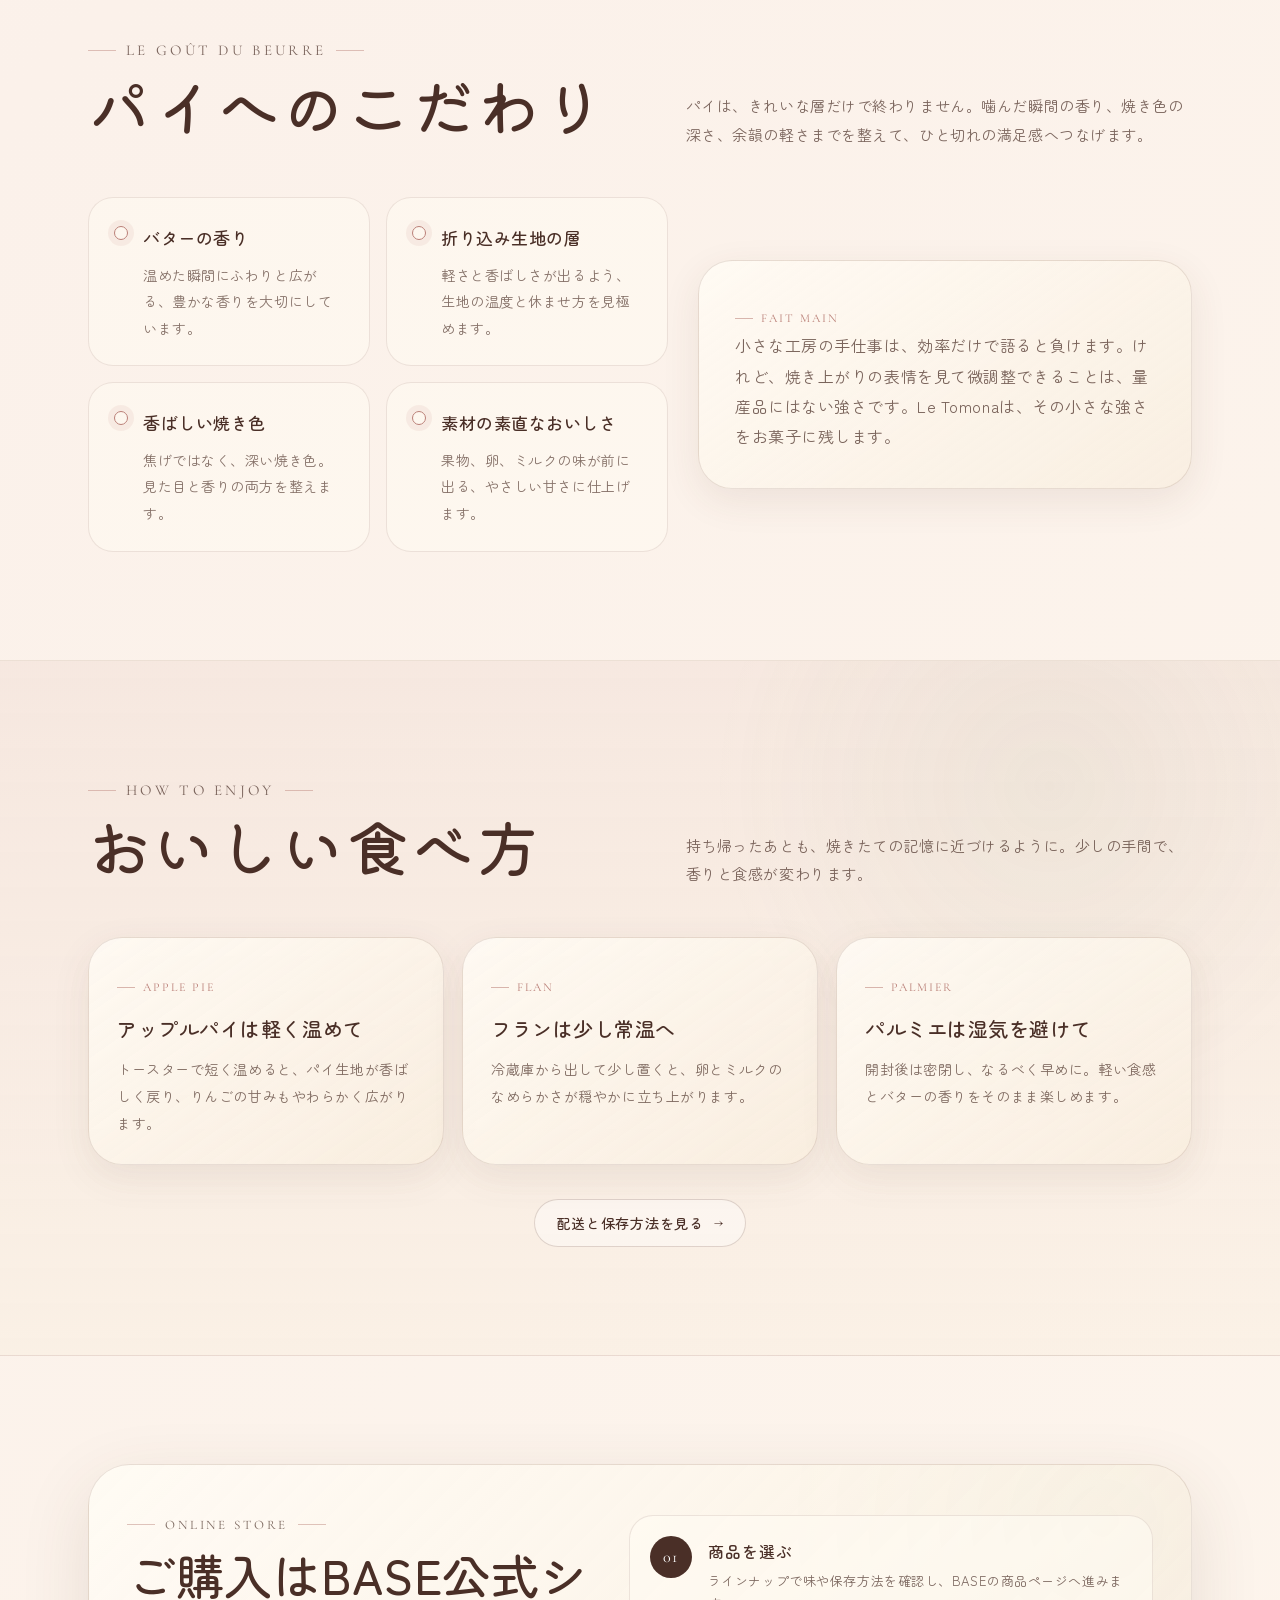
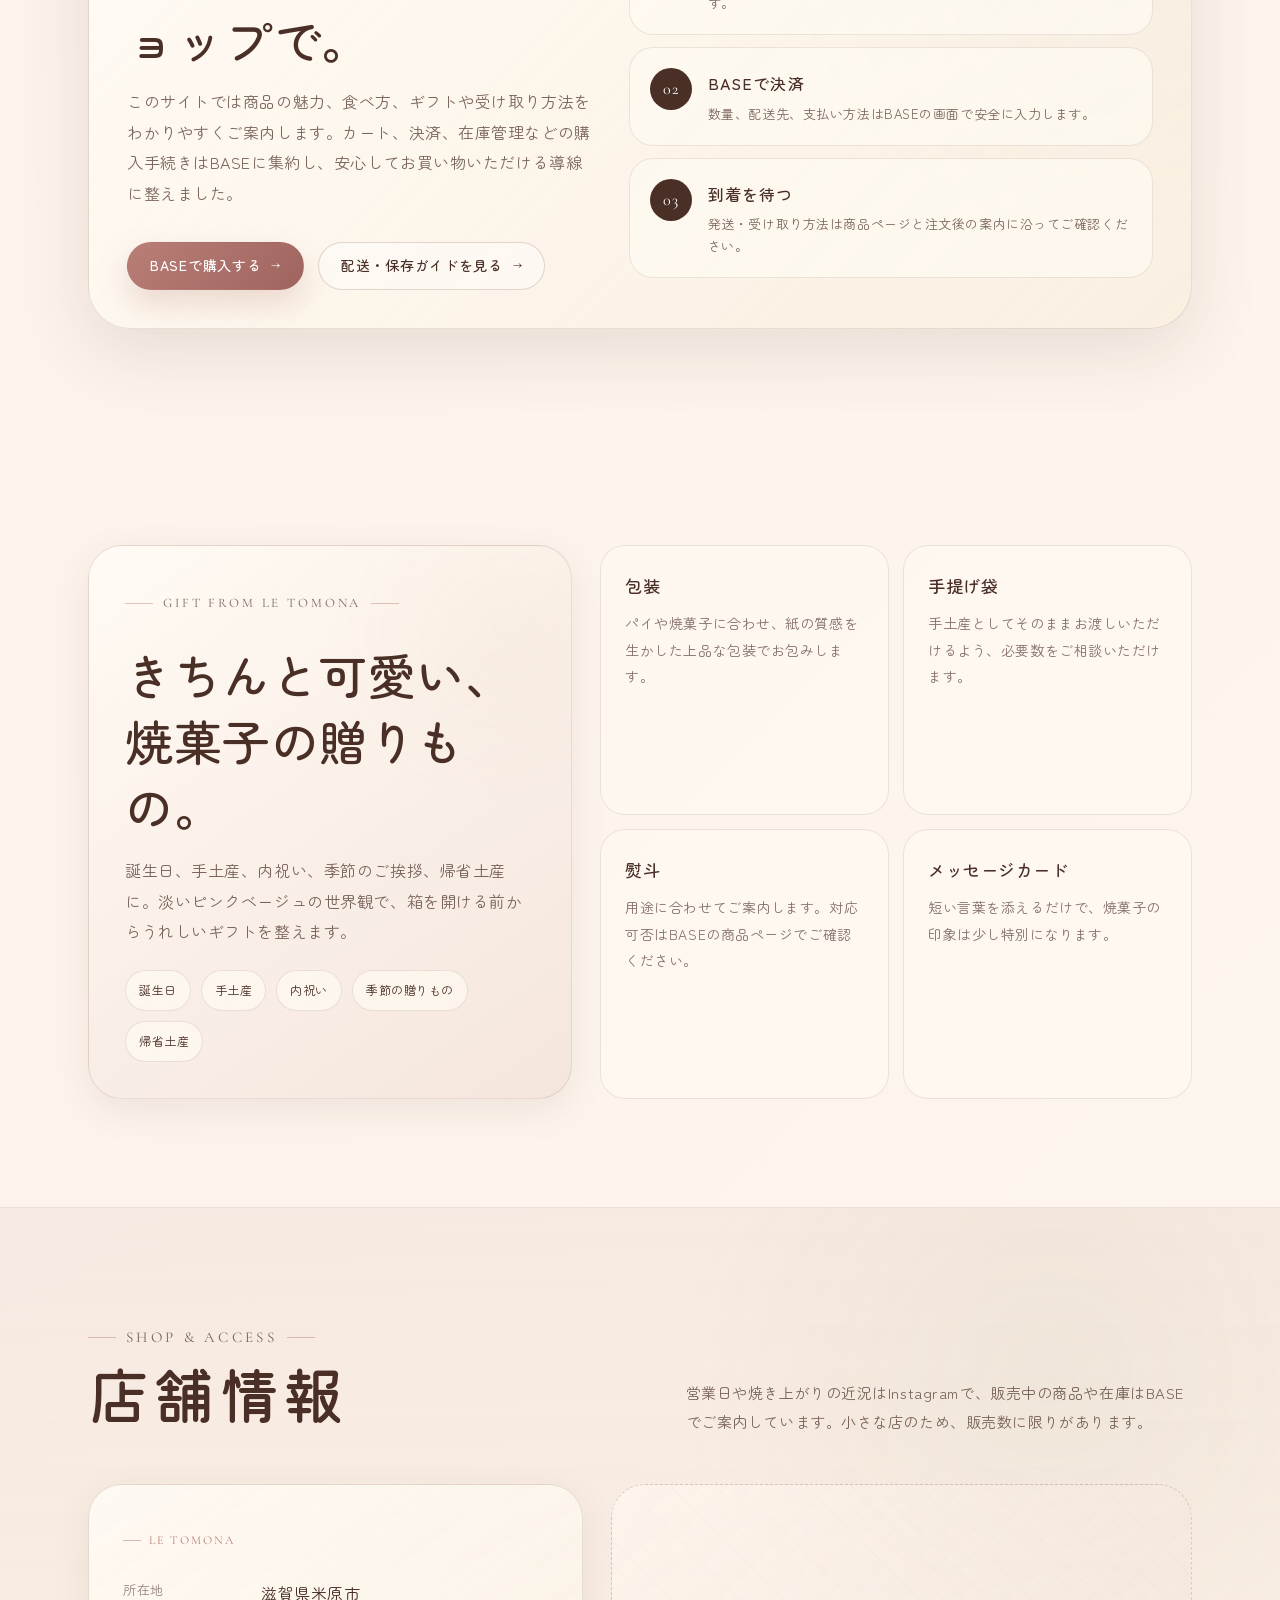
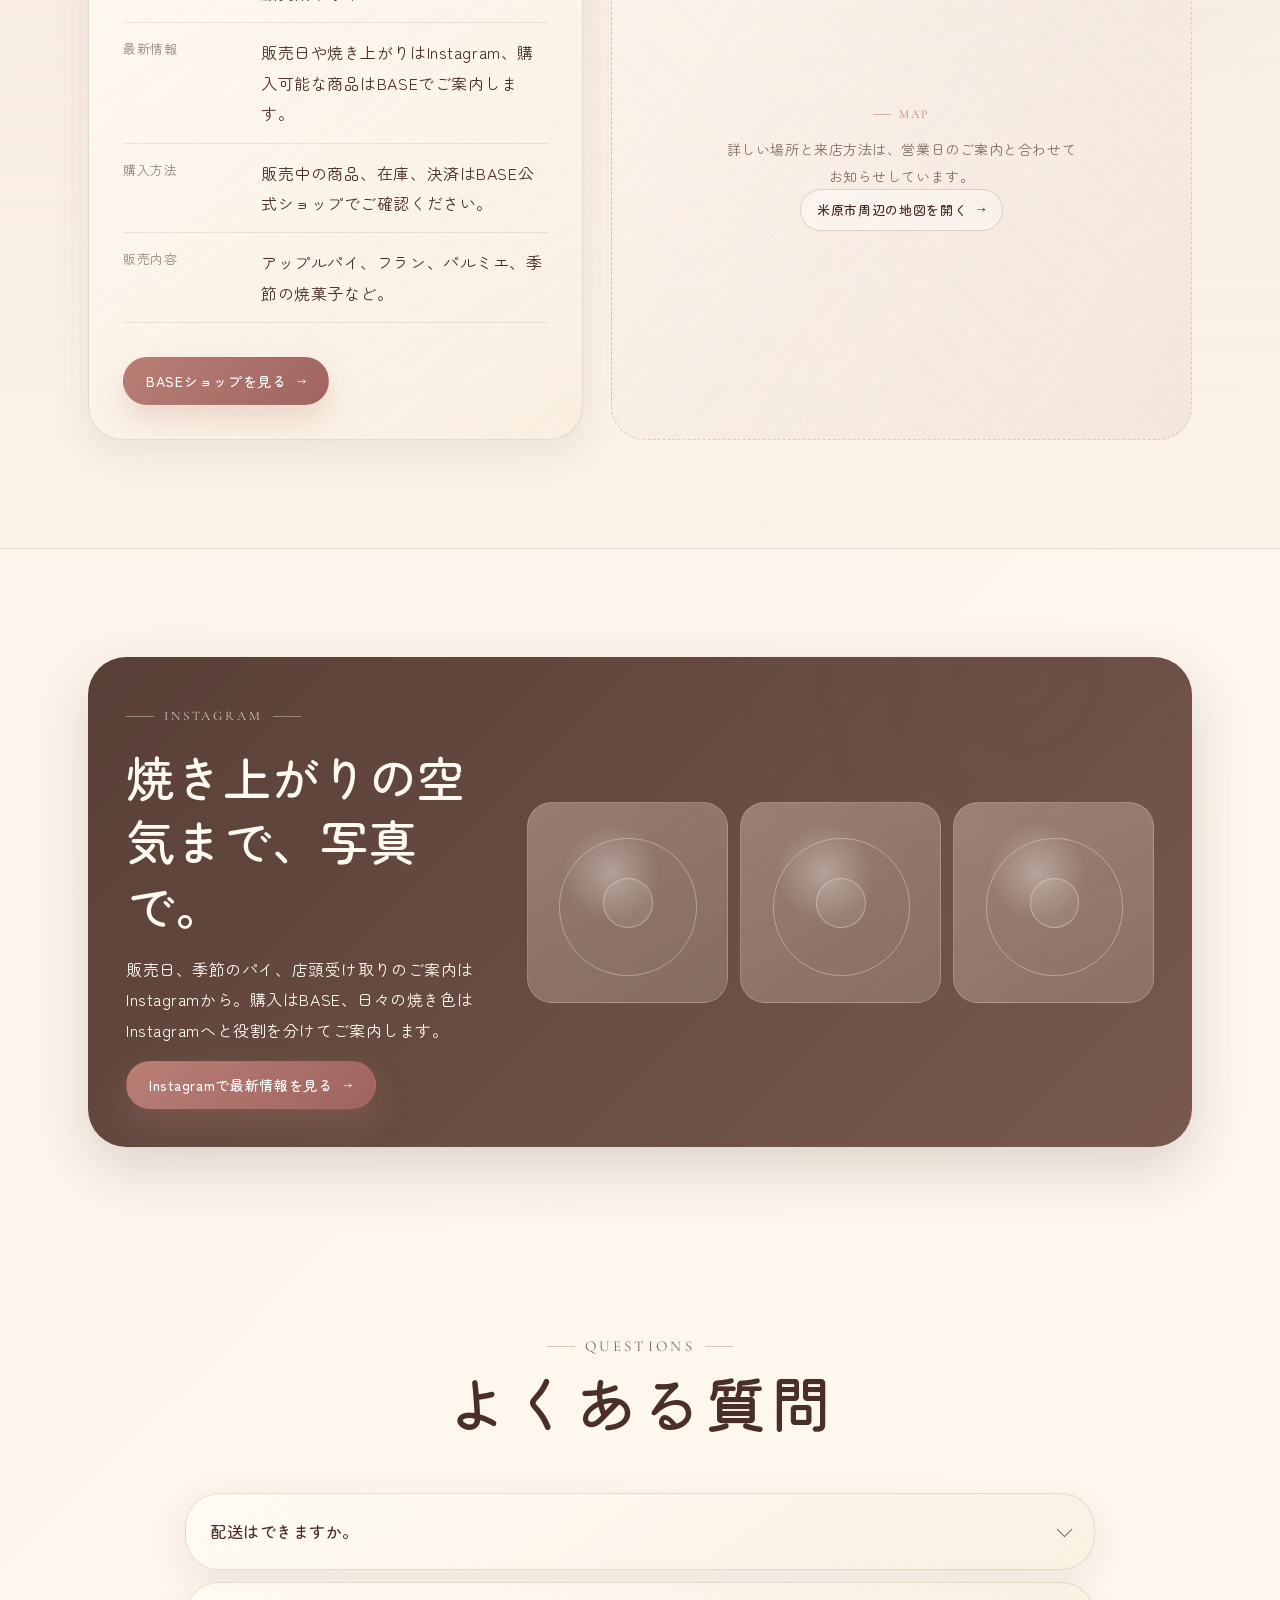
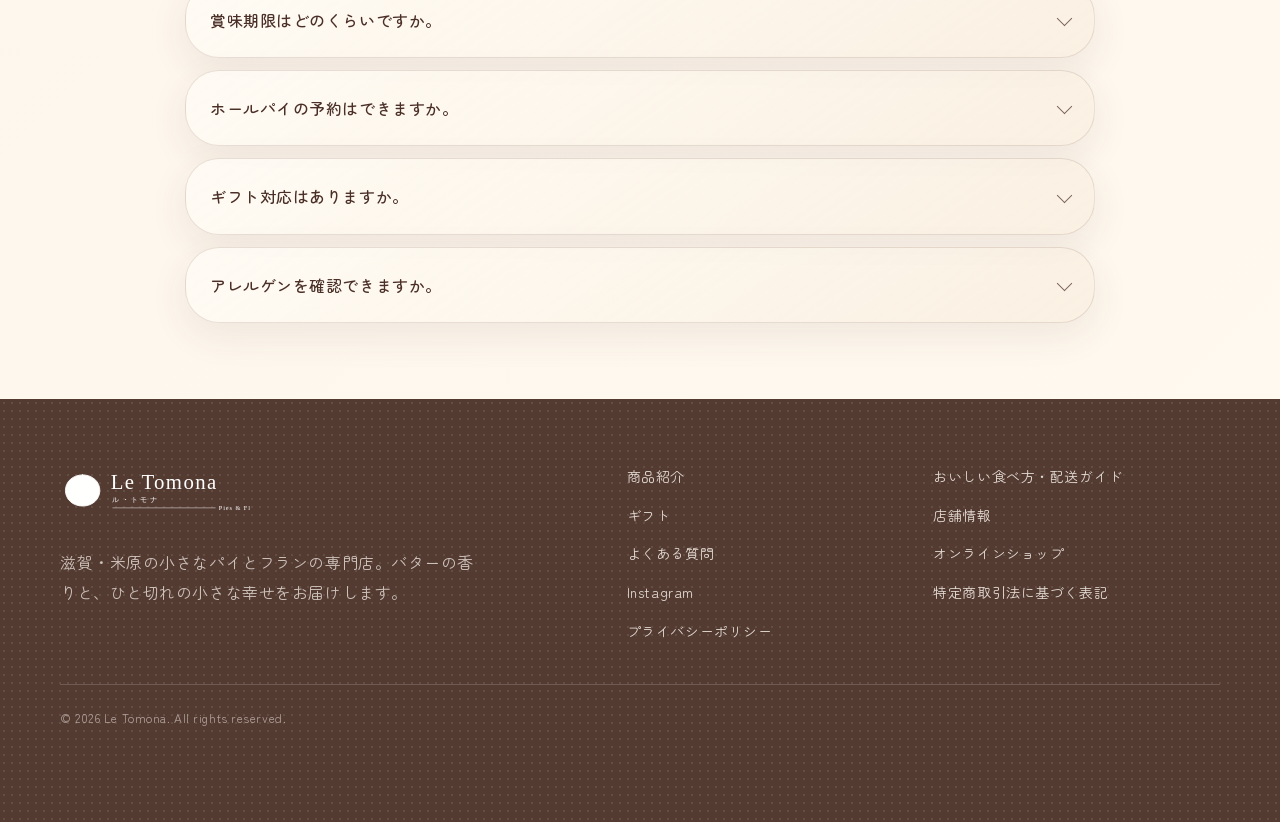
==== commit b595ee1b: "Resolve index and style conflicts" ====
--- a/index.html
+++ b/index.html
@@ -100,6 +100,31 @@
     </section>
 
 
+
+    <section class="section photo-section" aria-labelledby="photo-title">
+      <div class="section-title reveal">
+        <div>
+          <p class="eyebrow">Photo diary</p>
+          <h2 id="photo-title">焼き上がりの気配まで、やさしく。</h2>
+        </div>
+        <p>イラストだけでは伝わりにくい温度感を、写真のようなやわらかなビジュアルで補いました。工房、看板パイ、ギフトの印象をひと目で感じられる構成です。</p>
+      </div>
+      <div class="photo-grid">
+        <figure class="photo-card photo-card-large reveal" data-parallax="0.05">
+          <img src="assets/photo-atelier.svg" width="960" height="680" alt="Le Tomonaの工房と焼きたての準備をイメージした写真風ビジュアル" loading="lazy">
+          <figcaption><span>Atelier</span>小さな工房で、焼き色を見ながら。</figcaption>
+        </figure>
+        <figure class="photo-card reveal" data-parallax="0.03">
+          <img src="assets/photo-apple-pie.svg" width="960" height="680" alt="アップルパイと紅茶をイメージした写真風ビジュアル" loading="lazy">
+          <figcaption><span>Tea time</span>温めて香る、午後のひと切れ。</figcaption>
+        </figure>
+        <figure class="photo-card reveal" data-parallax="0.04">
+          <img src="assets/photo-gift.svg" width="960" height="680" alt="焼菓子ギフトの包装をイメージした写真風ビジュアル" loading="lazy">
+          <figcaption><span>Gift</span>箱を開ける前から、やさしく。</figcaption>
+        </figure>
+      </div>
+    </section>
+
     <section class="section section-tight" aria-labelledby="scene-title">
       <div class="section-title center reveal">
         <p class="eyebrow">Choose by scene</p>
@@ -305,8 +330,7 @@
           <p class="eyebrow">Instagram</p>
           <h2 id="instagram-title">焼き上がりの空気まで、写真で。</h2>
           <p>販売日、季節のパイ、店頭受け取りのご案内はInstagramから。購入はBASE、日々の焼き色はInstagramへと役割を分けてご案内します。</p>
-          <a class="btn btn-primary" href="https://www.instagram.com/le_tomona?igsh=bzFsZndmN2lub2E0" target="_blank" rel="noopener">Instagramを見る</a>
-          <a class="btn btn-ghost" href="https://le-tomona.base.shop/" target="_blank" rel="noopener">BASEショップへ</a>
+          <a class="btn btn-primary" href="https://www.instagram.com/le_tomona?igsh=bzFsZndmN2lub2E0" target="_blank" rel="noopener">Instagramで最新情報を見る</a>
         </div>
         <div class="insta-cards" aria-hidden="true"><span class="insta-card"></span><span class="insta-card"></span><span class="insta-card"></span></div>
       </div>
--- a/styles.css
+++ b/styles.css
@@ -33,6 +33,8 @@
 }
 
 html {
+  --scroll-progress: 0;
+  --scroll-y: 0px;
   scroll-behavior: smooth;
 }
 
@@ -44,6 +46,7 @@
     radial-gradient(circle at 94% 3%, rgba(243, 223, 189, .68) 0, rgba(243, 223, 189, 0) 32%),
     linear-gradient(135deg, var(--ivory) 0%, #fbf1ea 42%, #fff9ef 100%);
   font-family: var(--jp);
+  font-weight: 400;
   line-height: 1.9;
   letter-spacing: .035em;
   -webkit-font-smoothing: antialiased;
@@ -122,6 +125,12 @@
   background: rgba(255, 250, 242, .78);
   border-bottom: 1px solid rgba(117, 82, 69, .14);
   backdrop-filter: blur(18px);
+  transition: background-color .24s ease, box-shadow .24s ease, transform .24s ease;
+}
+
+.site-header.is-scrolled {
+  background: rgba(255,250,242,.92);
+  box-shadow: 0 12px 36px rgba(74,47,39,.08);
 }
 
 .header-inner {
@@ -314,10 +323,11 @@
 .section-title h2,
 .section-title h1 {
   margin: 0;
+  font-family: var(--cute);
   font-weight: 500;
   font-size: clamp(34px, 5vw, 62px);
-  line-height: 1.38;
-  letter-spacing: .075em;
+  line-height: 1.42;
+  letter-spacing: .045em;
   color: var(--choco);
 }
 
@@ -553,7 +563,7 @@
 
 .story-card-title {
   margin: 82px 0 18px;
-  font-family: var(--serif);
+  font-family: var(--cute);
   font-size: 30px;
   line-height: 1.25;
   letter-spacing: .05em;
@@ -1288,13 +1298,24 @@
 
 .reveal {
   opacity: 0;
-  transform: translateY(20px);
-  transition: opacity .7s ease, transform .7s ease;
+  transform: translateY(24px) scale(.985);
+  filter: blur(6px);
+  transition: opacity .7s ease, transform .7s ease, filter .7s ease;
+  transition-delay: var(--reveal-delay, 0ms);
 }
 
 .reveal.is-visible {
   opacity: 1;
-  transform: translateY(0);
+  transform: translateY(0) scale(1);
+  filter: blur(0);
+}
+
+.reveal.is-visible[data-parallax] {
+  transform: translate3d(0, var(--parallax-y, 0px), 0) scale(1);
+}
+
+.reveal.reveal-soft {
+  transition-duration: .9s;
 }
 
 @media (prefers-reduced-motion: reduce) {
@@ -1303,9 +1324,20 @@
     animation: none !important;
     transition: none !important;
   }
+  .scroll-progress {
+    display: none;
+  }
+
+  .photo-card img,
+  .hero-card[data-parallax],
+  [data-parallax]:not(.hero-card) {
+    transform: none !important;
+  }
+
   .reveal {
     opacity: 1;
     transform: none;
+    filter: none;
   }
 }
 
@@ -1931,3 +1963,149 @@
     padding-right: 20px;
   }
 }
+
+/* Scroll, photo visuals, and page-photo components */
+.scroll-progress {
+  position: fixed;
+  top: 0;
+  left: 0;
+  width: calc(var(--scroll-progress) * 100%);
+  height: 3px;
+  z-index: 200;
+  pointer-events: none;
+  background: linear-gradient(90deg, var(--rose-300), var(--gold), var(--pistachio));
+  box-shadow: 0 2px 12px rgba(185,126,118,.22);
+}
+
+.hero-card[data-parallax] {
+  transform: translate3d(0, calc(var(--parallax-y, 0px) * -1), 0);
+  transition: transform .18s linear;
+}
+
+[data-parallax]:not(.hero-card) {
+  transform: translate3d(0, var(--parallax-y, 0px), 0);
+  transition: transform .18s linear;
+}
+
+.photo-section {
+  padding-top: 88px;
+}
+
+.photo-grid {
+  display: grid;
+  grid-template-columns: 1.1fr .9fr;
+  gap: 22px;
+  align-items: stretch;
+}
+
+.photo-card {
+  position: relative;
+  min-height: 310px;
+  margin: 0;
+  border: 1px solid rgba(117,82,69,.16);
+  border-radius: 34px;
+  overflow: hidden;
+  box-shadow: var(--shadow);
+  background: rgba(255,250,242,.58);
+  isolation: isolate;
+}
+
+.photo-card-large {
+  grid-row: span 2;
+  min-height: 650px;
+}
+
+.photo-card img {
+  width: 100%;
+  height: 100%;
+  min-height: inherit;
+  display: block;
+  object-fit: cover;
+  transform: scale(1.02);
+  transition: transform .8s ease, filter .8s ease;
+}
+
+.photo-card::after {
+  content: "";
+  position: absolute;
+  inset: 0;
+  z-index: 1;
+  background:
+    linear-gradient(180deg, transparent 42%, rgba(74,47,39,.54)),
+    radial-gradient(circle at 20% 14%, rgba(255,255,255,.34), transparent 30%);
+  pointer-events: none;
+}
+
+.photo-card:hover img {
+  transform: scale(1.055);
+  filter: saturate(1.05) contrast(1.02);
+}
+
+.photo-card figcaption {
+  position: absolute;
+  left: 22px;
+  right: 22px;
+  bottom: 20px;
+  z-index: 2;
+  color: #fffaf2;
+  font-family: var(--cute);
+  font-size: 17px;
+  line-height: 1.7;
+  text-shadow: 0 2px 16px rgba(74,47,39,.34);
+}
+
+.photo-card figcaption span {
+  display: block;
+  margin-bottom: 4px;
+  font-family: var(--serif);
+  font-size: 12px;
+  letter-spacing: .19em;
+  text-transform: uppercase;
+  color: rgba(255,250,242,.76);
+}
+
+.page-photo-badge {
+  padding: 0;
+  overflow: hidden;
+}
+
+.page-photo-badge img {
+  width: 100%;
+  aspect-ratio: 4 / 3;
+  object-fit: cover;
+  display: block;
+}
+
+.page-photo-badge p {
+  padding: 18px 22px 22px;
+}
+
+@media (max-width: 1020px) {
+  .photo-grid {
+    grid-template-columns: 1fr;
+  }
+
+  .photo-card-large,
+  .photo-card {
+    min-height: 360px;
+  }
+}
+
+@media (max-width: 780px) {
+  .photo-section {
+    padding-top: 72px;
+  }
+
+  .photo-card-large,
+  .photo-card {
+    min-height: 300px;
+    border-radius: 28px;
+  }
+
+  .photo-card figcaption {
+    left: 18px;
+    right: 18px;
+    bottom: 16px;
+    font-size: 15px;
+  }
+}
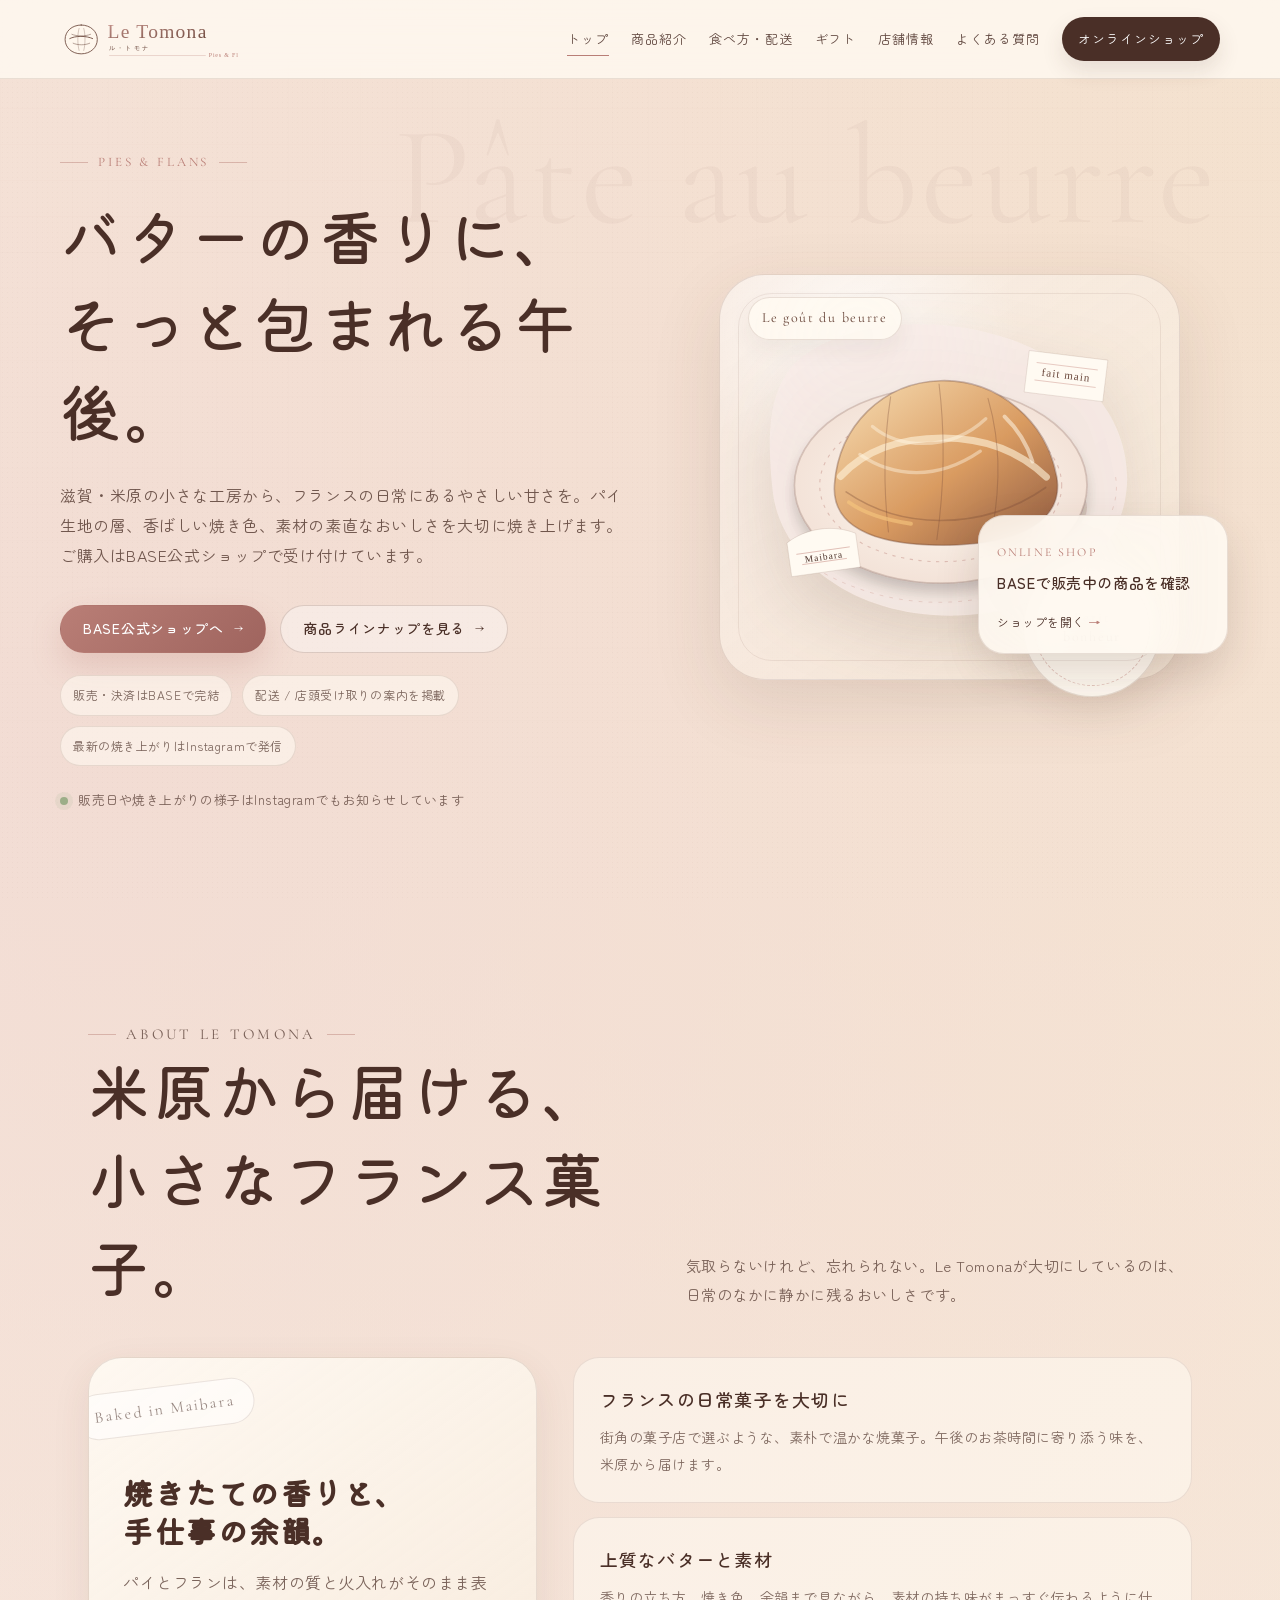
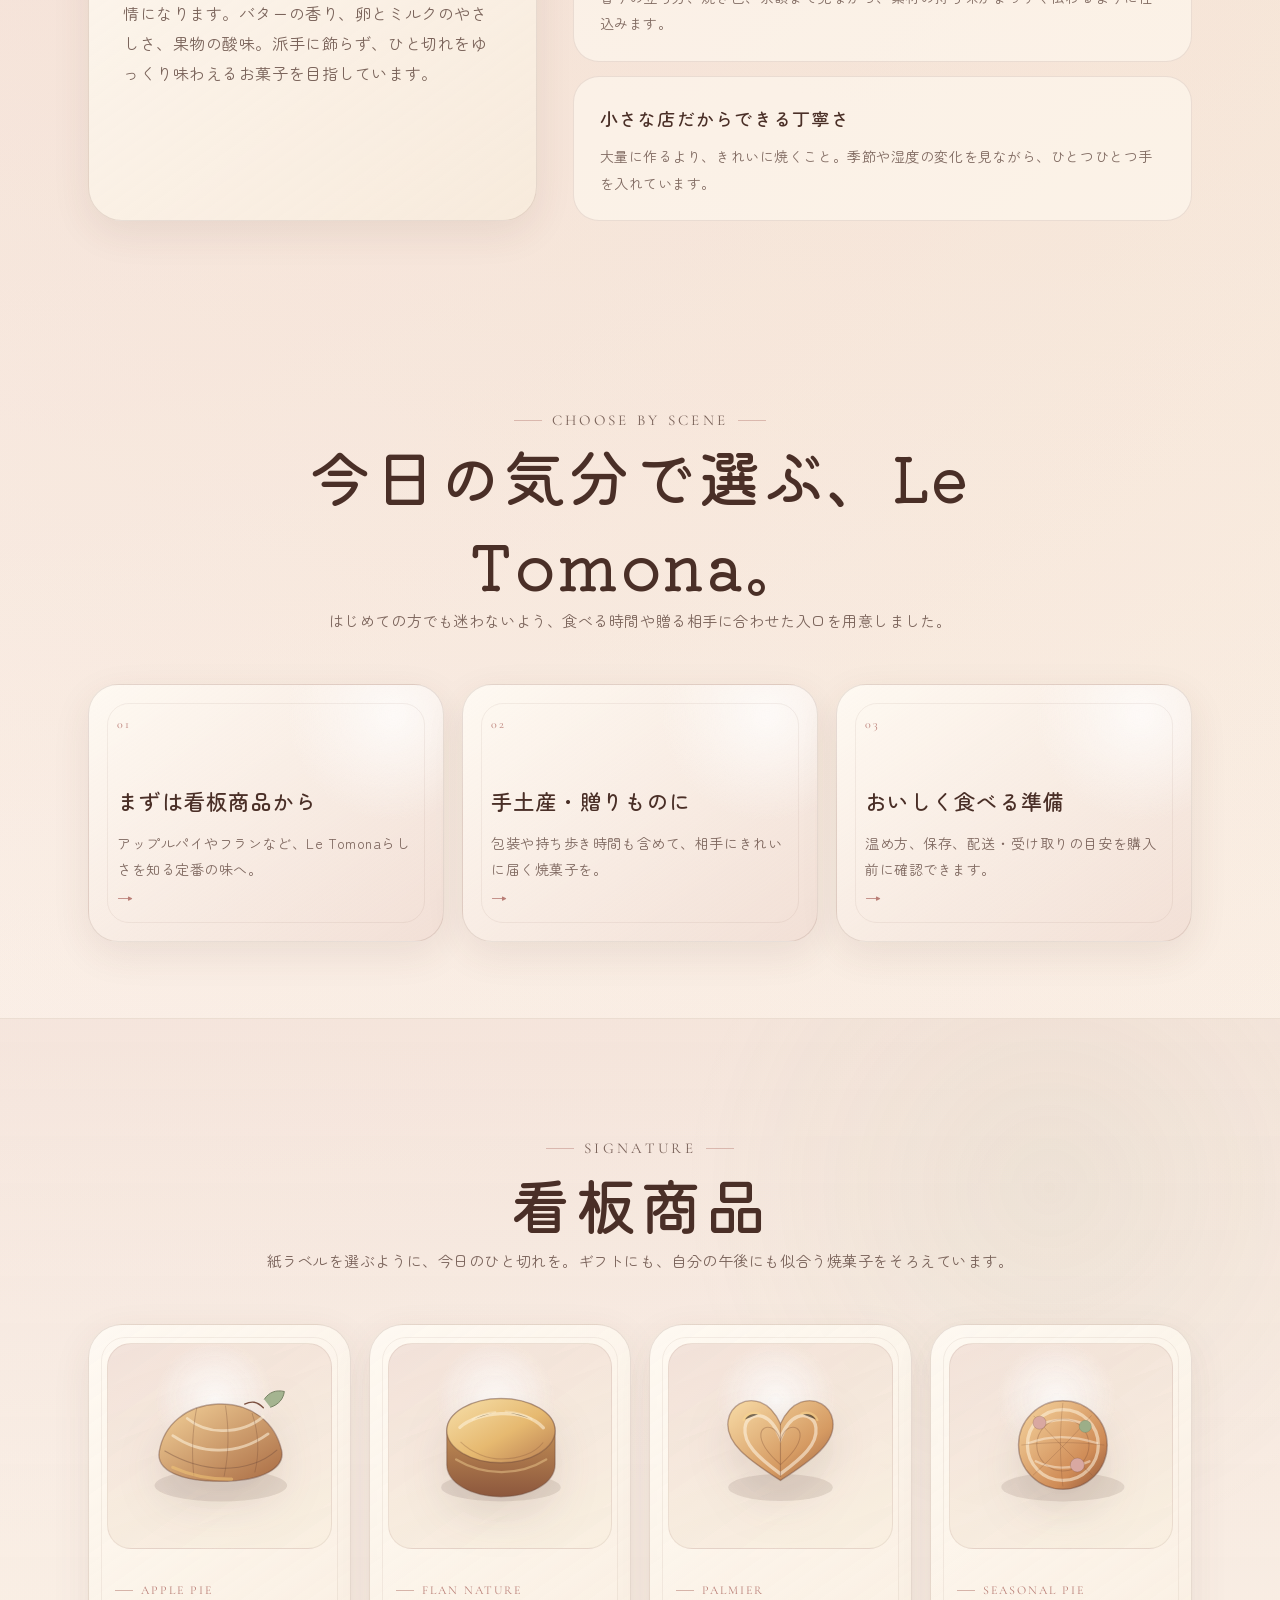
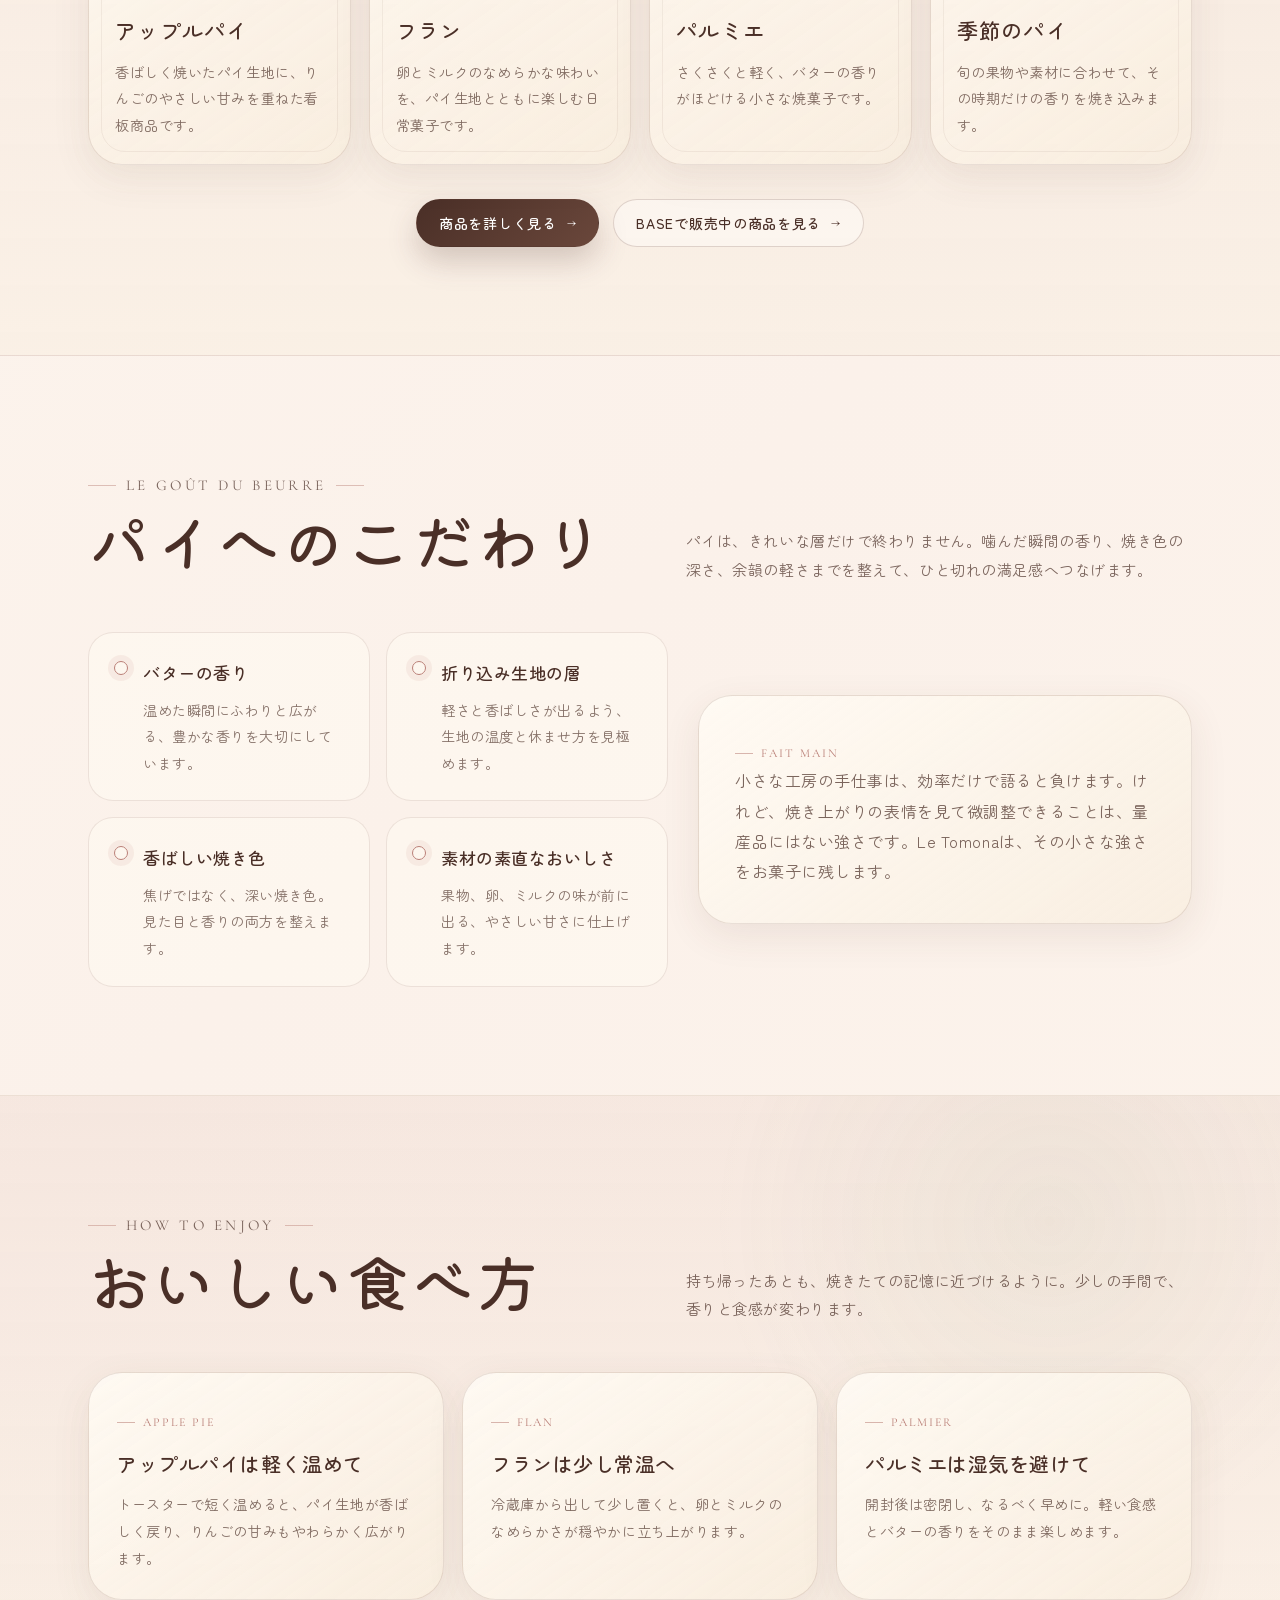
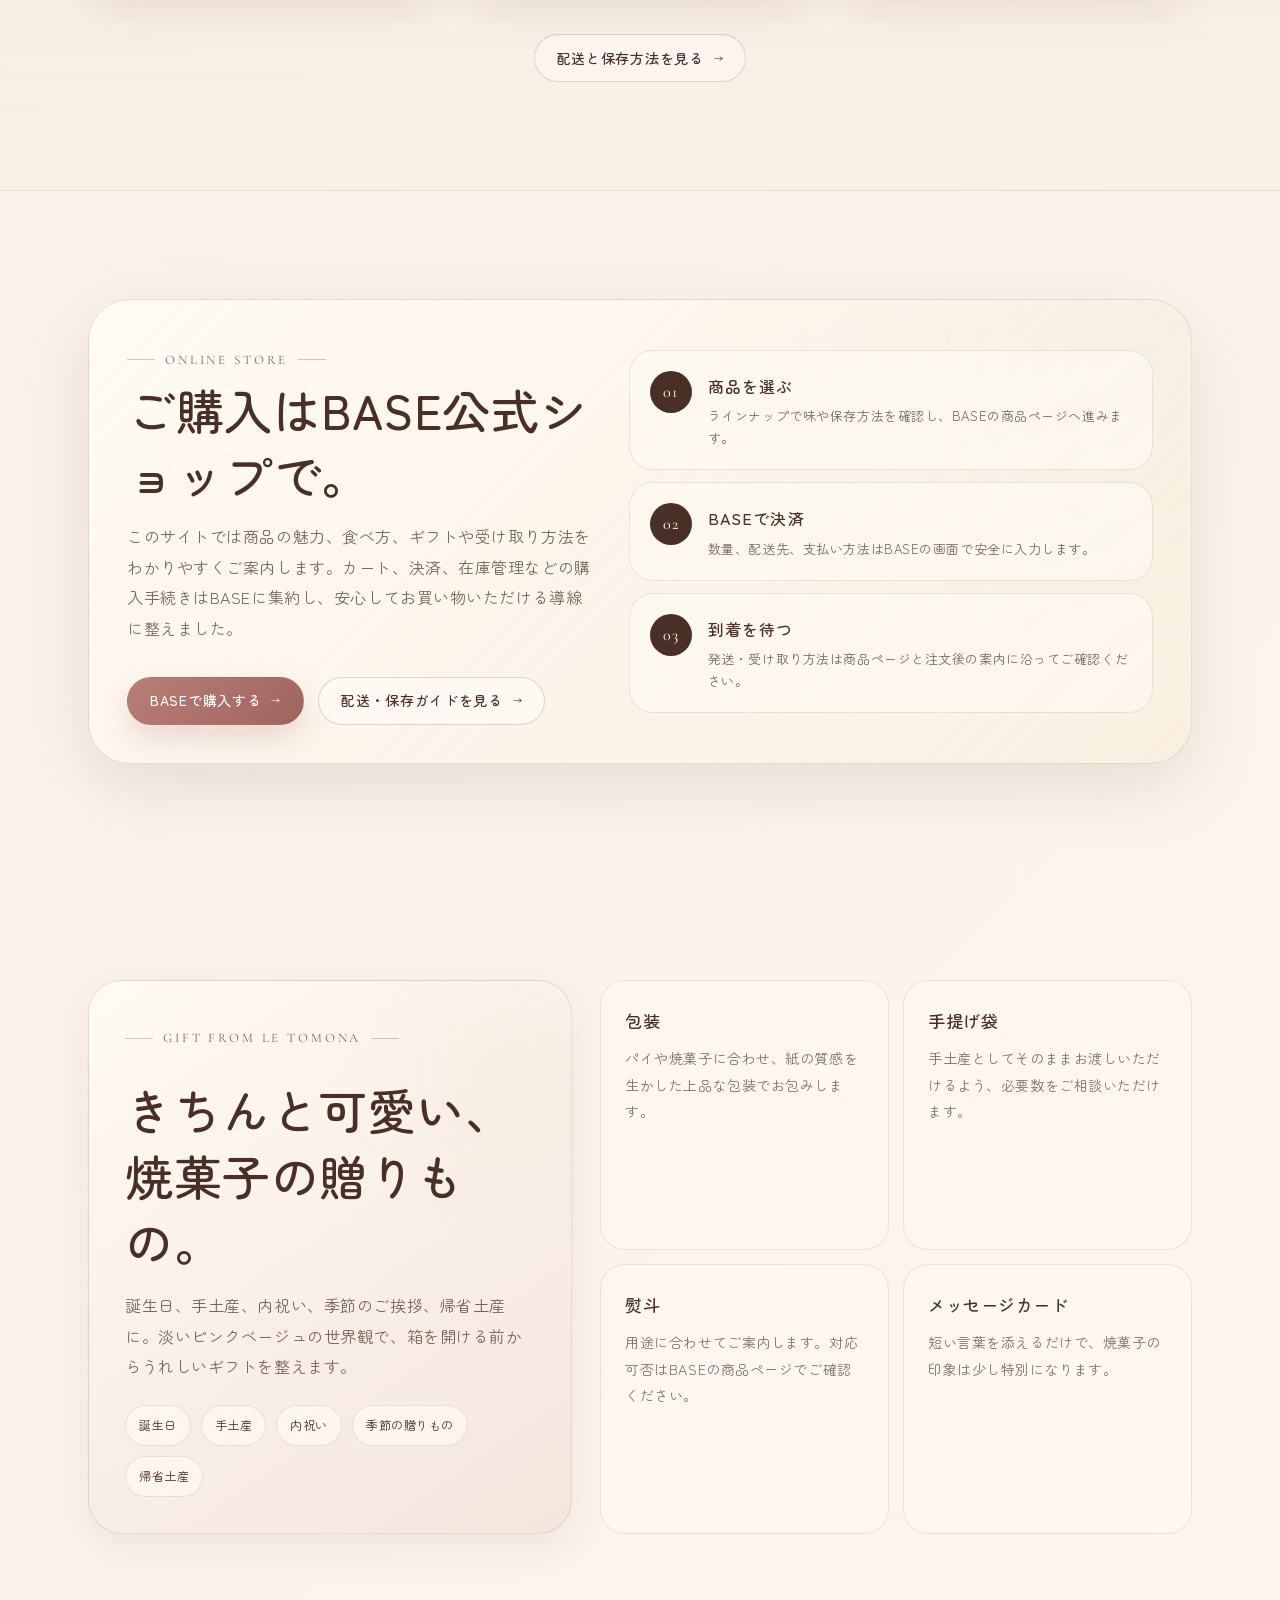
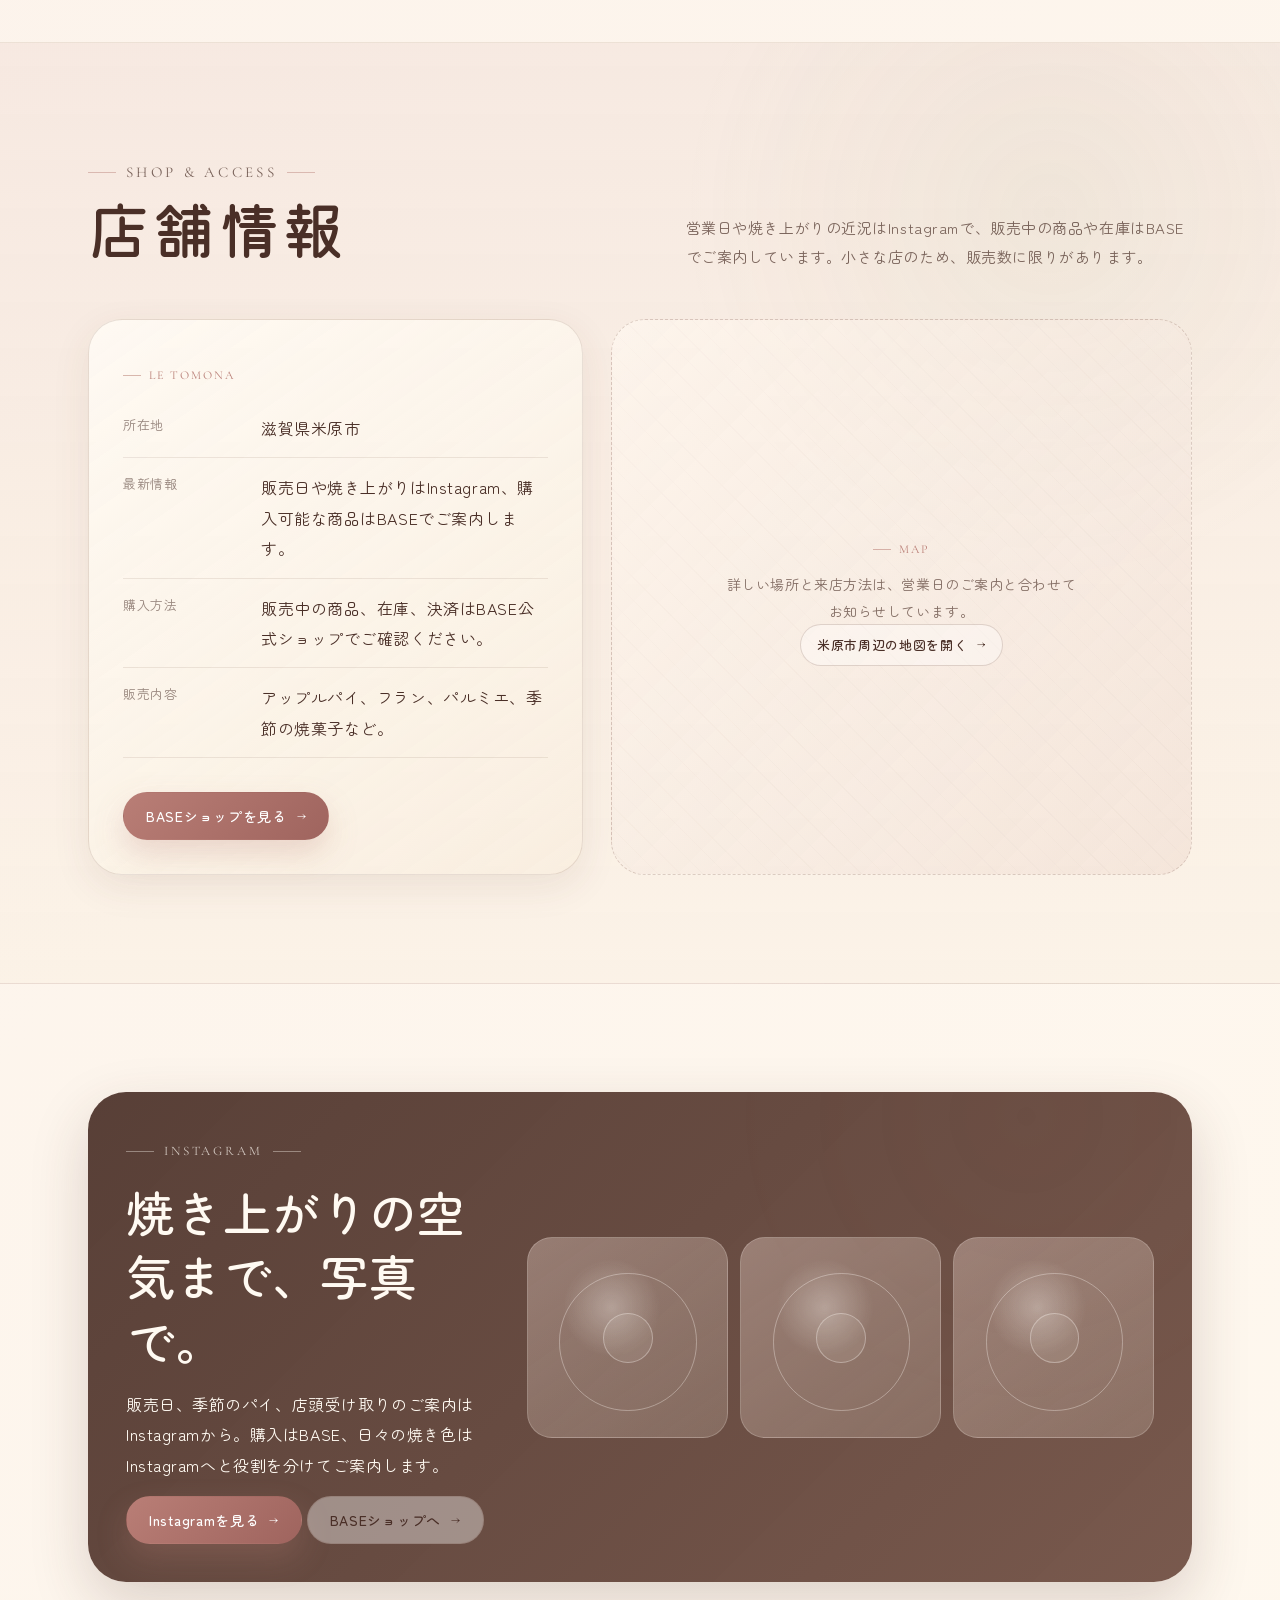
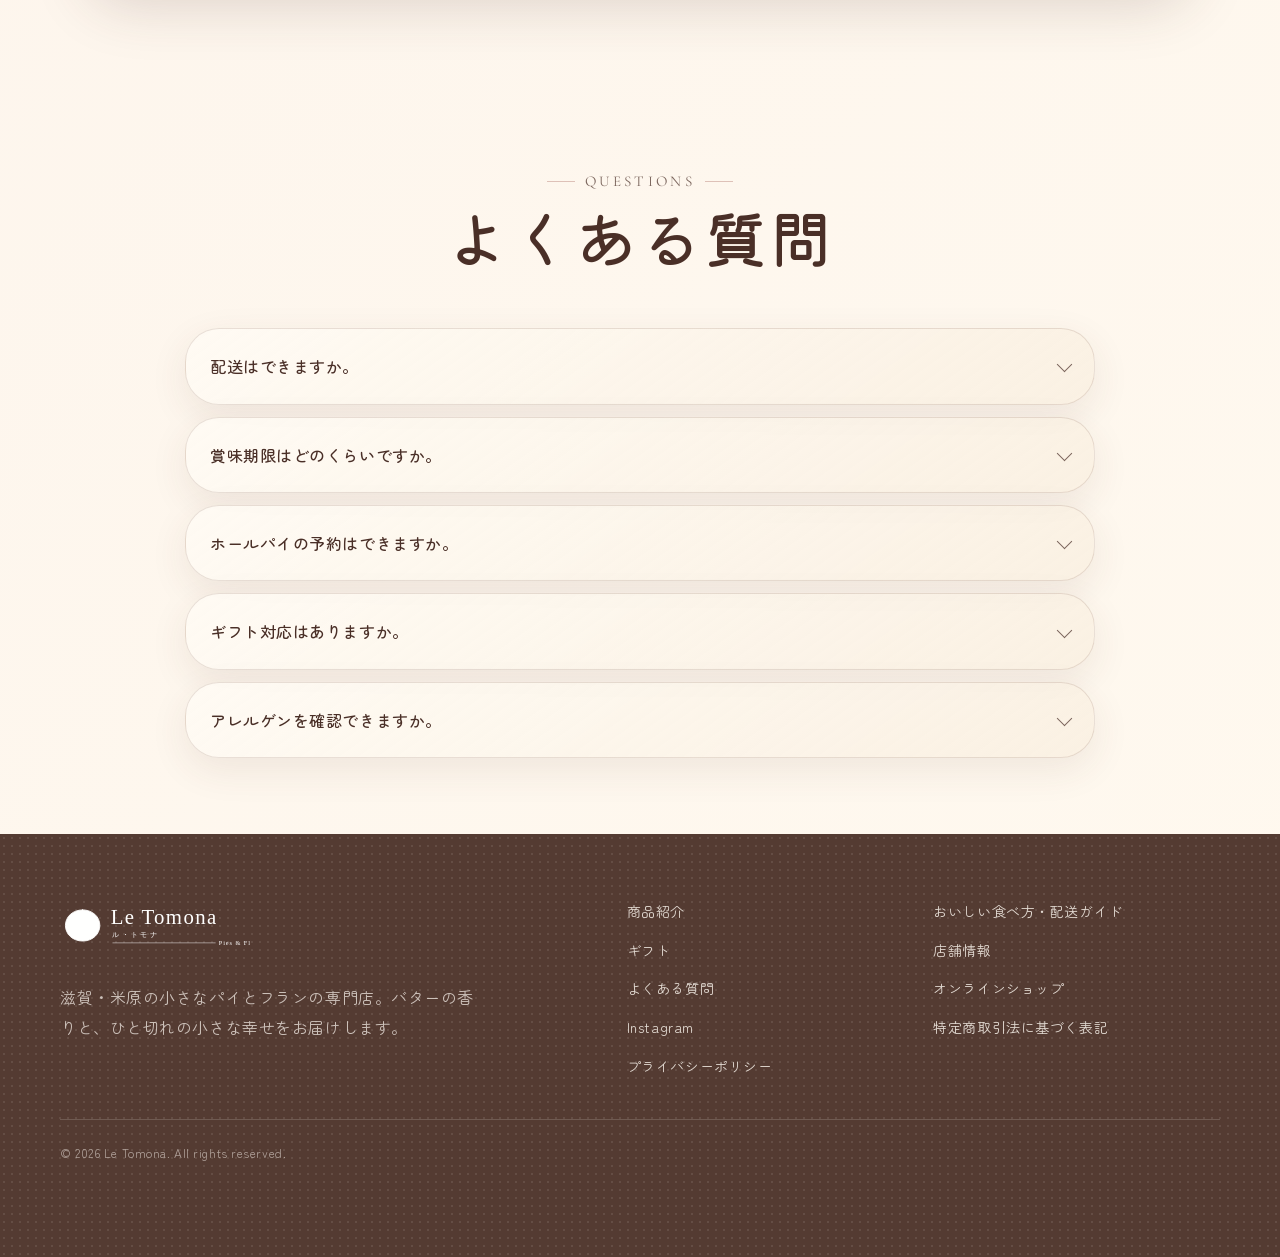
==== commit 8ae2f5d8: "Merge branch 'main' into codex/analyze-and-improve-website-design-hqplfc" ====
--- a/index.html
+++ b/index.html
@@ -100,31 +100,6 @@
     </section>
 
 
-
-    <section class="section photo-section" aria-labelledby="photo-title">
-      <div class="section-title reveal">
-        <div>
-          <p class="eyebrow">Photo diary</p>
-          <h2 id="photo-title">焼き上がりの気配まで、やさしく。</h2>
-        </div>
-        <p>イラストだけでは伝わりにくい温度感を、写真のようなやわらかなビジュアルで補いました。工房、看板パイ、ギフトの印象をひと目で感じられる構成です。</p>
-      </div>
-      <div class="photo-grid">
-        <figure class="photo-card photo-card-large reveal" data-parallax="0.05">
-          <img src="assets/photo-atelier.svg" width="960" height="680" alt="Le Tomonaの工房と焼きたての準備をイメージした写真風ビジュアル" loading="lazy">
-          <figcaption><span>Atelier</span>小さな工房で、焼き色を見ながら。</figcaption>
-        </figure>
-        <figure class="photo-card reveal" data-parallax="0.03">
-          <img src="assets/photo-apple-pie.svg" width="960" height="680" alt="アップルパイと紅茶をイメージした写真風ビジュアル" loading="lazy">
-          <figcaption><span>Tea time</span>温めて香る、午後のひと切れ。</figcaption>
-        </figure>
-        <figure class="photo-card reveal" data-parallax="0.04">
-          <img src="assets/photo-gift.svg" width="960" height="680" alt="焼菓子ギフトの包装をイメージした写真風ビジュアル" loading="lazy">
-          <figcaption><span>Gift</span>箱を開ける前から、やさしく。</figcaption>
-        </figure>
-      </div>
-    </section>
-
     <section class="section section-tight" aria-labelledby="scene-title">
       <div class="section-title center reveal">
         <p class="eyebrow">Choose by scene</p>
@@ -330,7 +305,8 @@
           <p class="eyebrow">Instagram</p>
           <h2 id="instagram-title">焼き上がりの空気まで、写真で。</h2>
           <p>販売日、季節のパイ、店頭受け取りのご案内はInstagramから。購入はBASE、日々の焼き色はInstagramへと役割を分けてご案内します。</p>
-          <a class="btn btn-primary" href="https://www.instagram.com/le_tomona?igsh=bzFsZndmN2lub2E0" target="_blank" rel="noopener">Instagramで最新情報を見る</a>
+          <a class="btn btn-primary" href="https://www.instagram.com/le_tomona?igsh=bzFsZndmN2lub2E0" target="_blank" rel="noopener">Instagramを見る</a>
+          <a class="btn btn-ghost" href="https://le-tomona.base.shop/" target="_blank" rel="noopener">BASEショップへ</a>
         </div>
         <div class="insta-cards" aria-hidden="true"><span class="insta-card"></span><span class="insta-card"></span><span class="insta-card"></span></div>
       </div>
--- a/styles.css
+++ b/styles.css
@@ -1963,149 +1963,3 @@
     padding-right: 20px;
   }
 }
-
-/* Scroll, photo visuals, and page-photo components */
-.scroll-progress {
-  position: fixed;
-  top: 0;
-  left: 0;
-  width: calc(var(--scroll-progress) * 100%);
-  height: 3px;
-  z-index: 200;
-  pointer-events: none;
-  background: linear-gradient(90deg, var(--rose-300), var(--gold), var(--pistachio));
-  box-shadow: 0 2px 12px rgba(185,126,118,.22);
-}
-
-.hero-card[data-parallax] {
-  transform: translate3d(0, calc(var(--parallax-y, 0px) * -1), 0);
-  transition: transform .18s linear;
-}
-
-[data-parallax]:not(.hero-card) {
-  transform: translate3d(0, var(--parallax-y, 0px), 0);
-  transition: transform .18s linear;
-}
-
-.photo-section {
-  padding-top: 88px;
-}
-
-.photo-grid {
-  display: grid;
-  grid-template-columns: 1.1fr .9fr;
-  gap: 22px;
-  align-items: stretch;
-}
-
-.photo-card {
-  position: relative;
-  min-height: 310px;
-  margin: 0;
-  border: 1px solid rgba(117,82,69,.16);
-  border-radius: 34px;
-  overflow: hidden;
-  box-shadow: var(--shadow);
-  background: rgba(255,250,242,.58);
-  isolation: isolate;
-}
-
-.photo-card-large {
-  grid-row: span 2;
-  min-height: 650px;
-}
-
-.photo-card img {
-  width: 100%;
-  height: 100%;
-  min-height: inherit;
-  display: block;
-  object-fit: cover;
-  transform: scale(1.02);
-  transition: transform .8s ease, filter .8s ease;
-}
-
-.photo-card::after {
-  content: "";
-  position: absolute;
-  inset: 0;
-  z-index: 1;
-  background:
-    linear-gradient(180deg, transparent 42%, rgba(74,47,39,.54)),
-    radial-gradient(circle at 20% 14%, rgba(255,255,255,.34), transparent 30%);
-  pointer-events: none;
-}
-
-.photo-card:hover img {
-  transform: scale(1.055);
-  filter: saturate(1.05) contrast(1.02);
-}
-
-.photo-card figcaption {
-  position: absolute;
-  left: 22px;
-  right: 22px;
-  bottom: 20px;
-  z-index: 2;
-  color: #fffaf2;
-  font-family: var(--cute);
-  font-size: 17px;
-  line-height: 1.7;
-  text-shadow: 0 2px 16px rgba(74,47,39,.34);
-}
-
-.photo-card figcaption span {
-  display: block;
-  margin-bottom: 4px;
-  font-family: var(--serif);
-  font-size: 12px;
-  letter-spacing: .19em;
-  text-transform: uppercase;
-  color: rgba(255,250,242,.76);
-}
-
-.page-photo-badge {
-  padding: 0;
-  overflow: hidden;
-}
-
-.page-photo-badge img {
-  width: 100%;
-  aspect-ratio: 4 / 3;
-  object-fit: cover;
-  display: block;
-}
-
-.page-photo-badge p {
-  padding: 18px 22px 22px;
-}
-
-@media (max-width: 1020px) {
-  .photo-grid {
-    grid-template-columns: 1fr;
-  }
-
-  .photo-card-large,
-  .photo-card {
-    min-height: 360px;
-  }
-}
-
-@media (max-width: 780px) {
-  .photo-section {
-    padding-top: 72px;
-  }
-
-  .photo-card-large,
-  .photo-card {
-    min-height: 300px;
-    border-radius: 28px;
-  }
-
-  .photo-card figcaption {
-    left: 18px;
-    right: 18px;
-    bottom: 16px;
-    font-size: 15px;
-  }
-}
